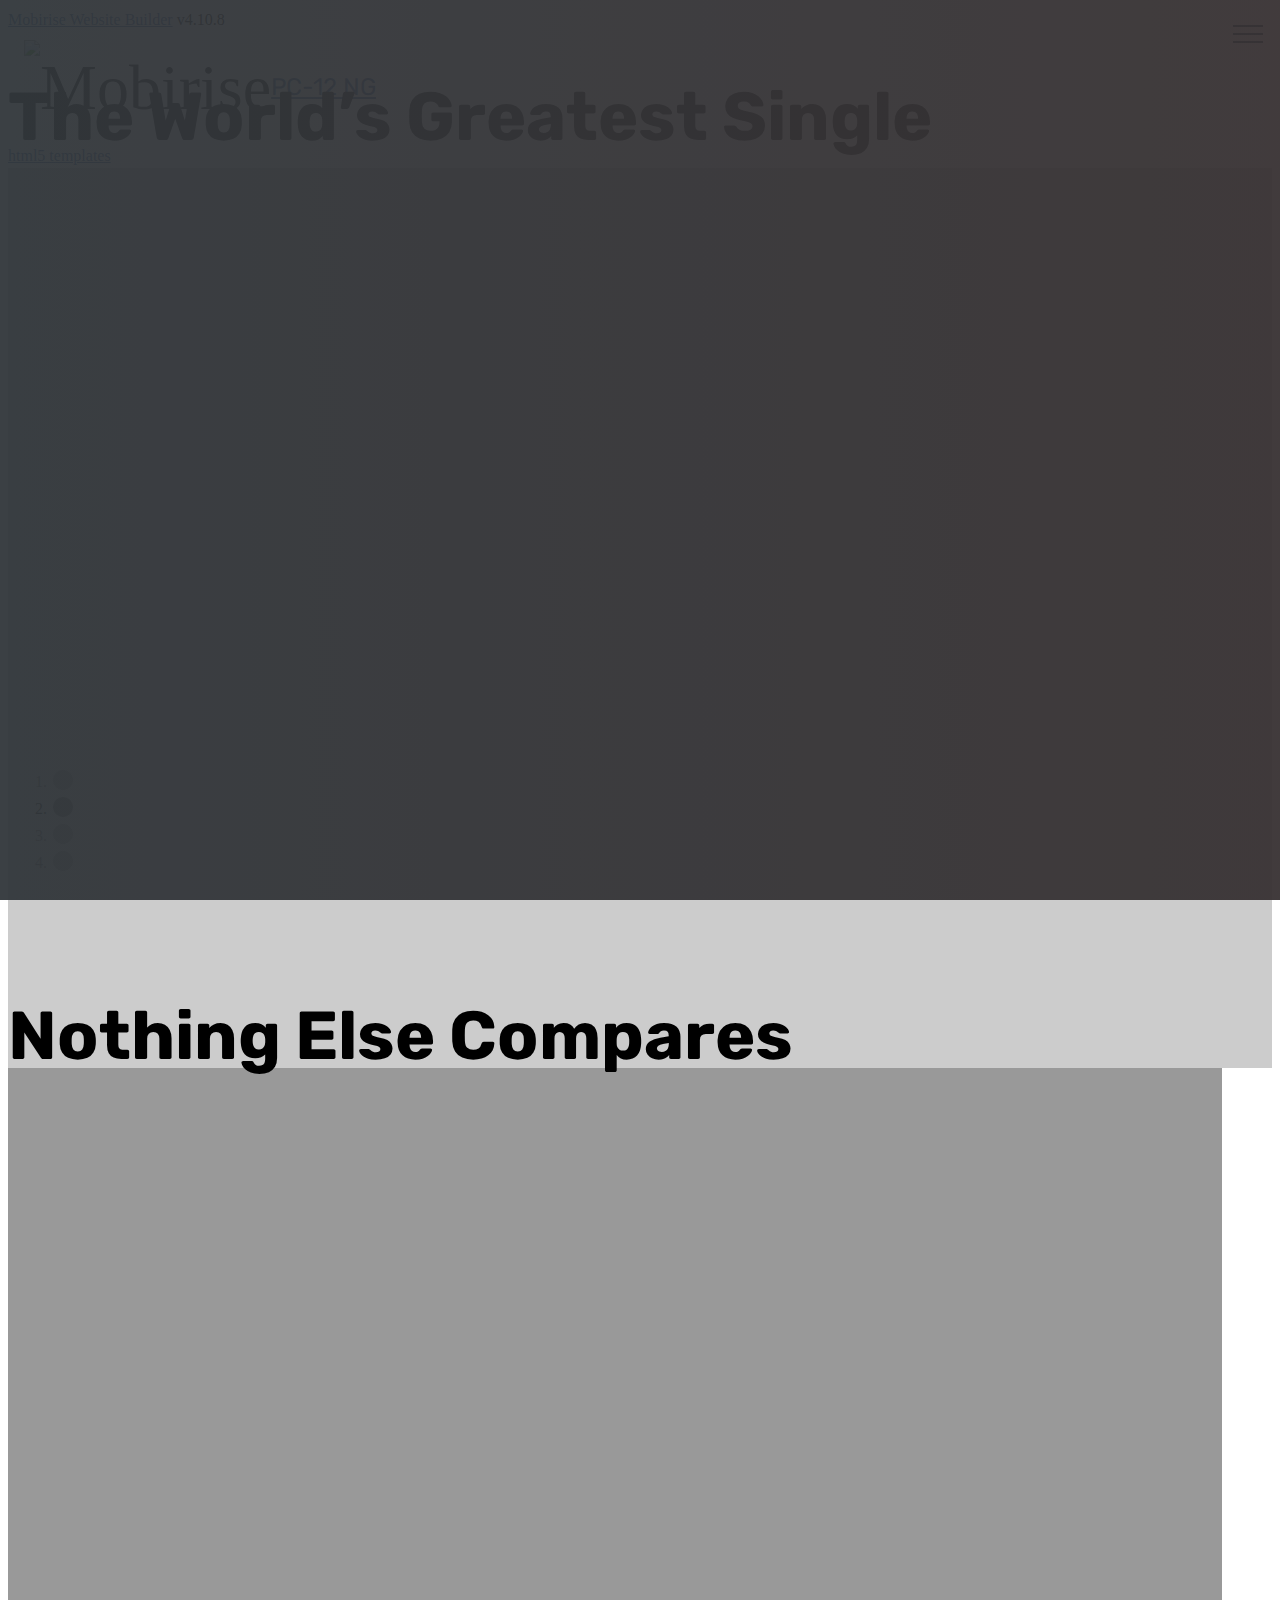
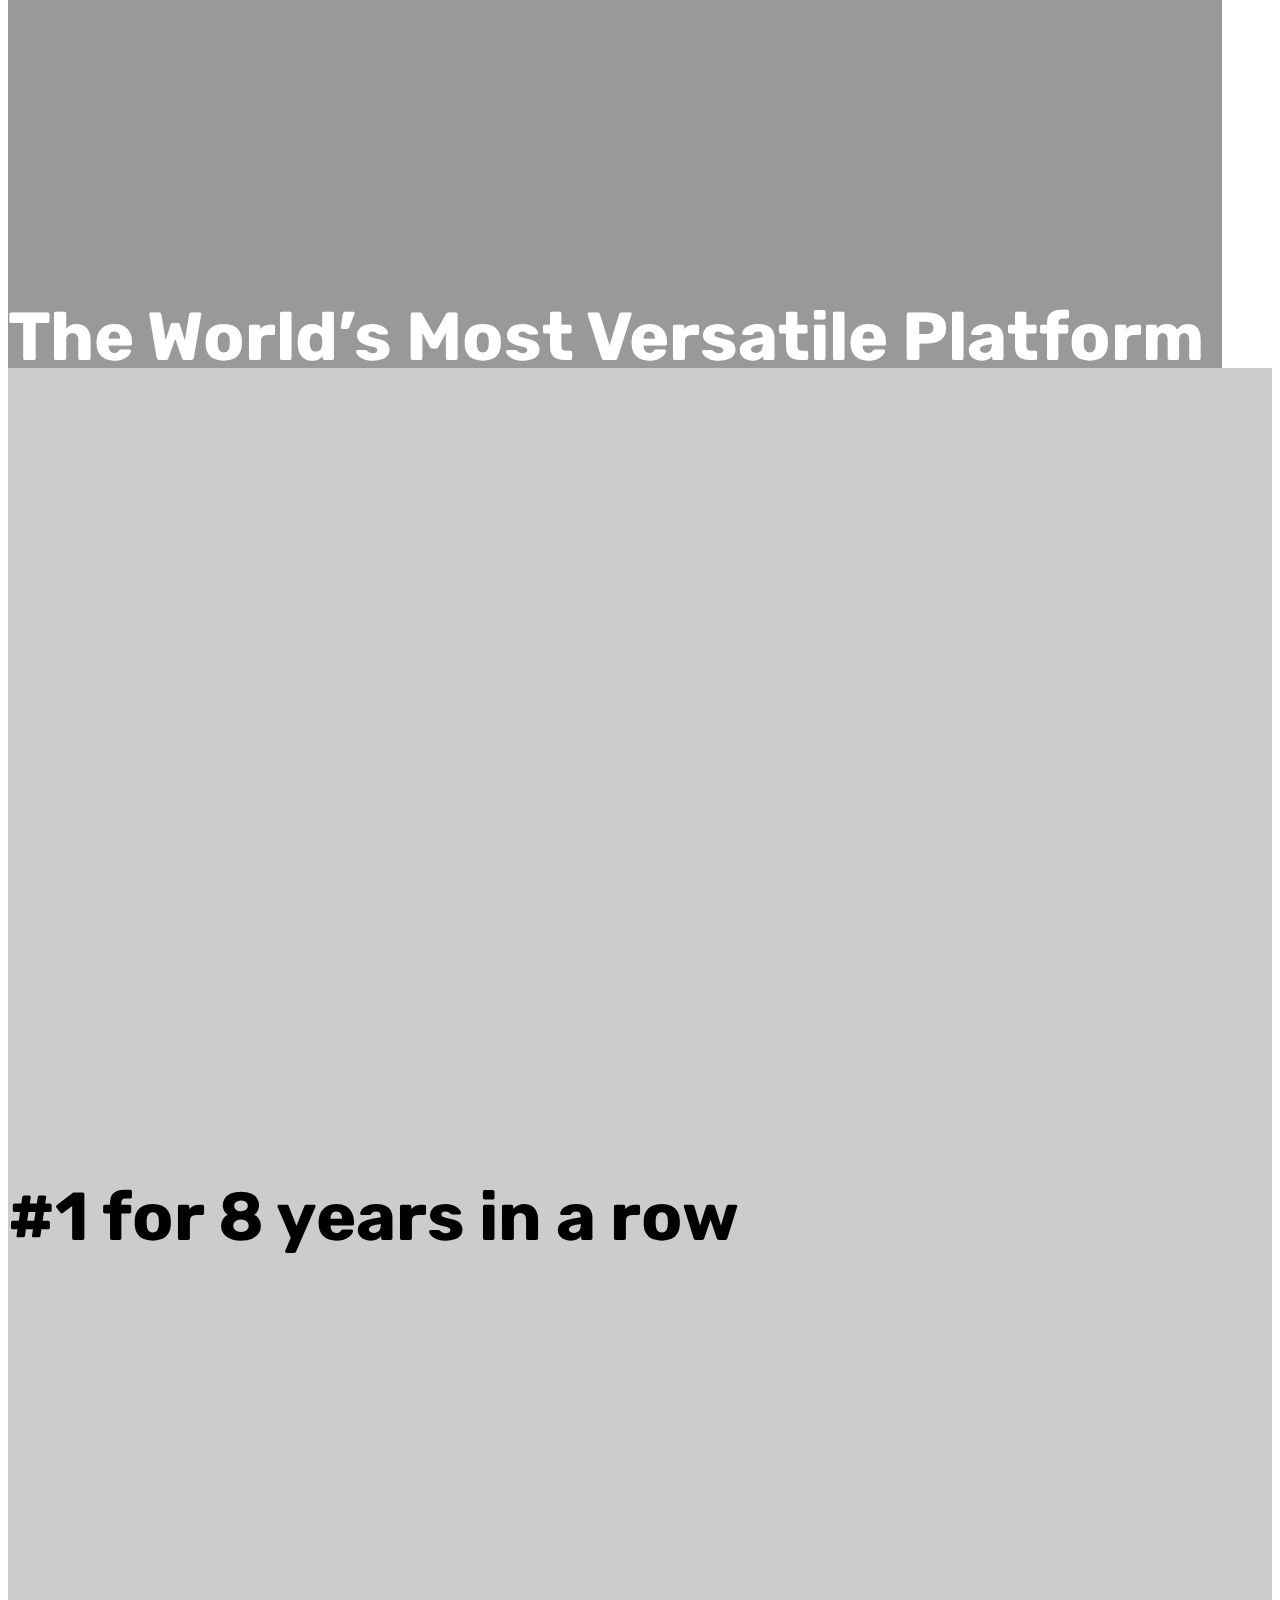
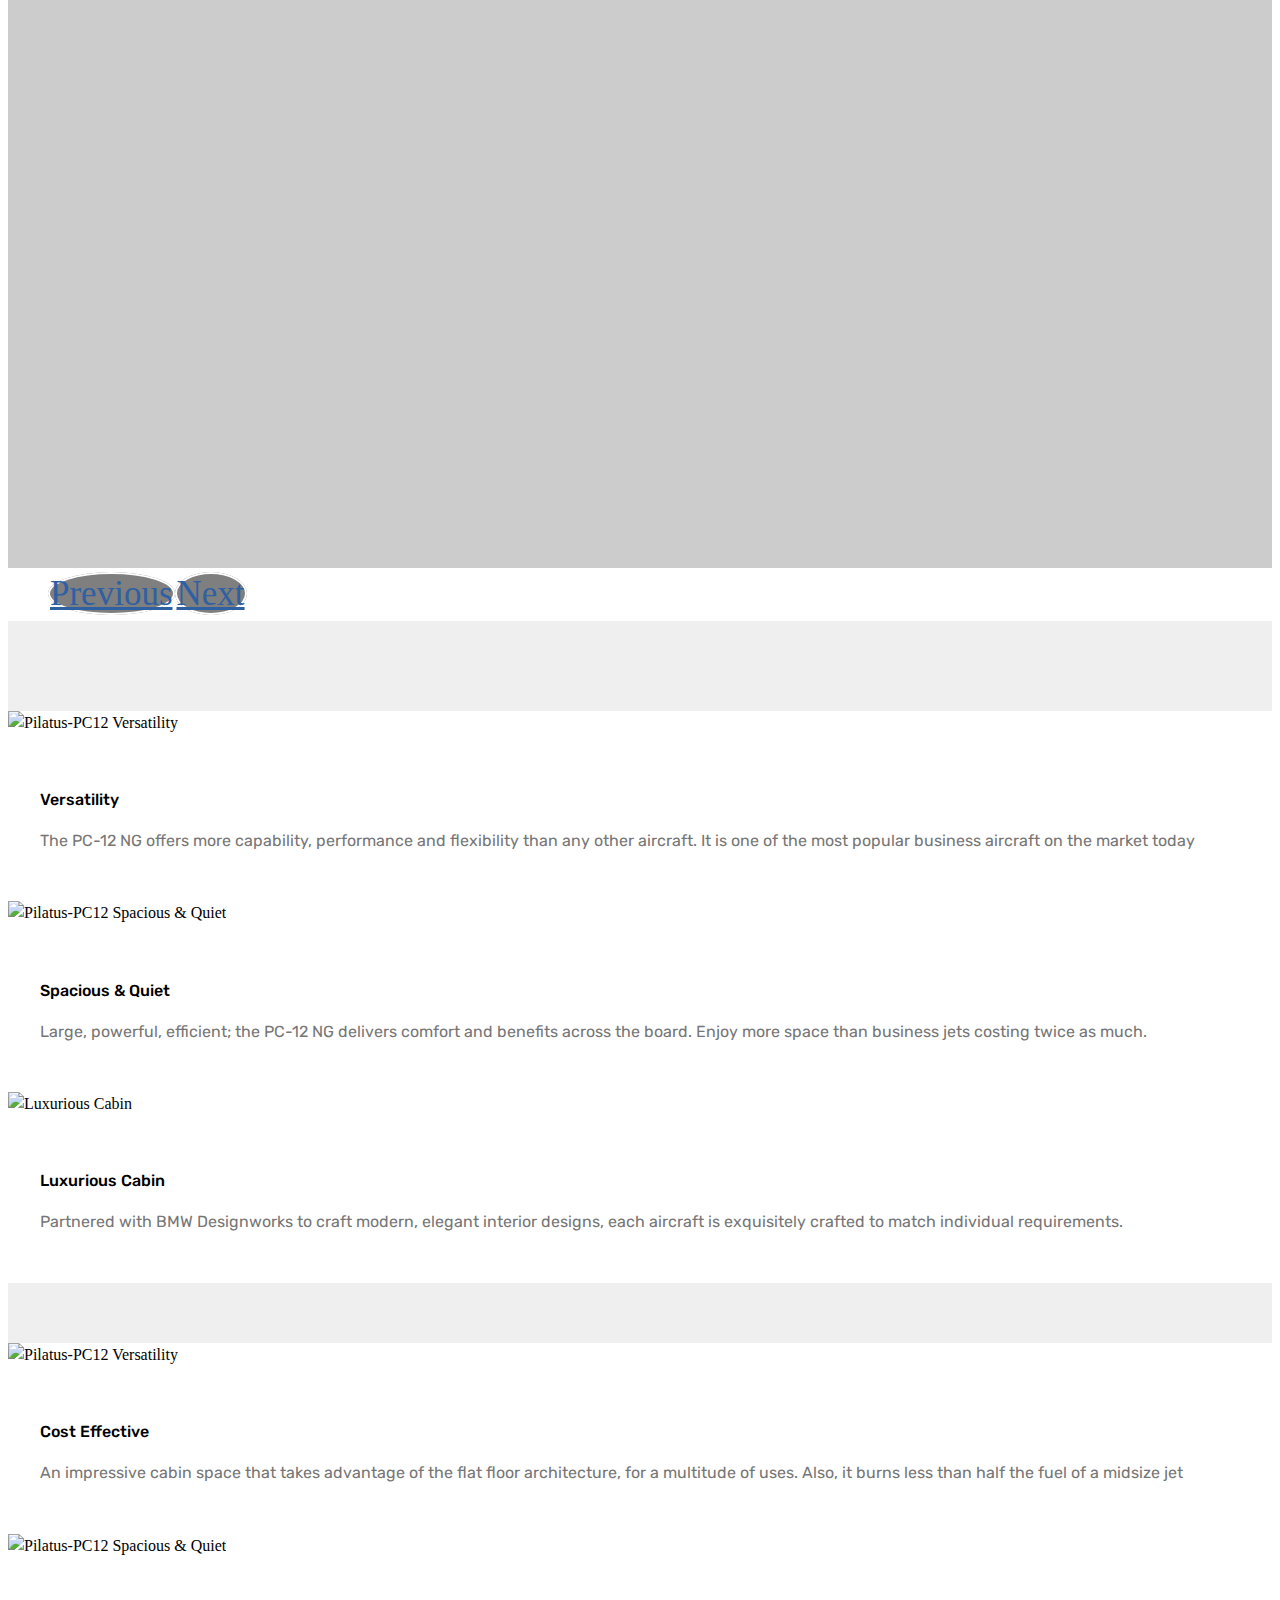
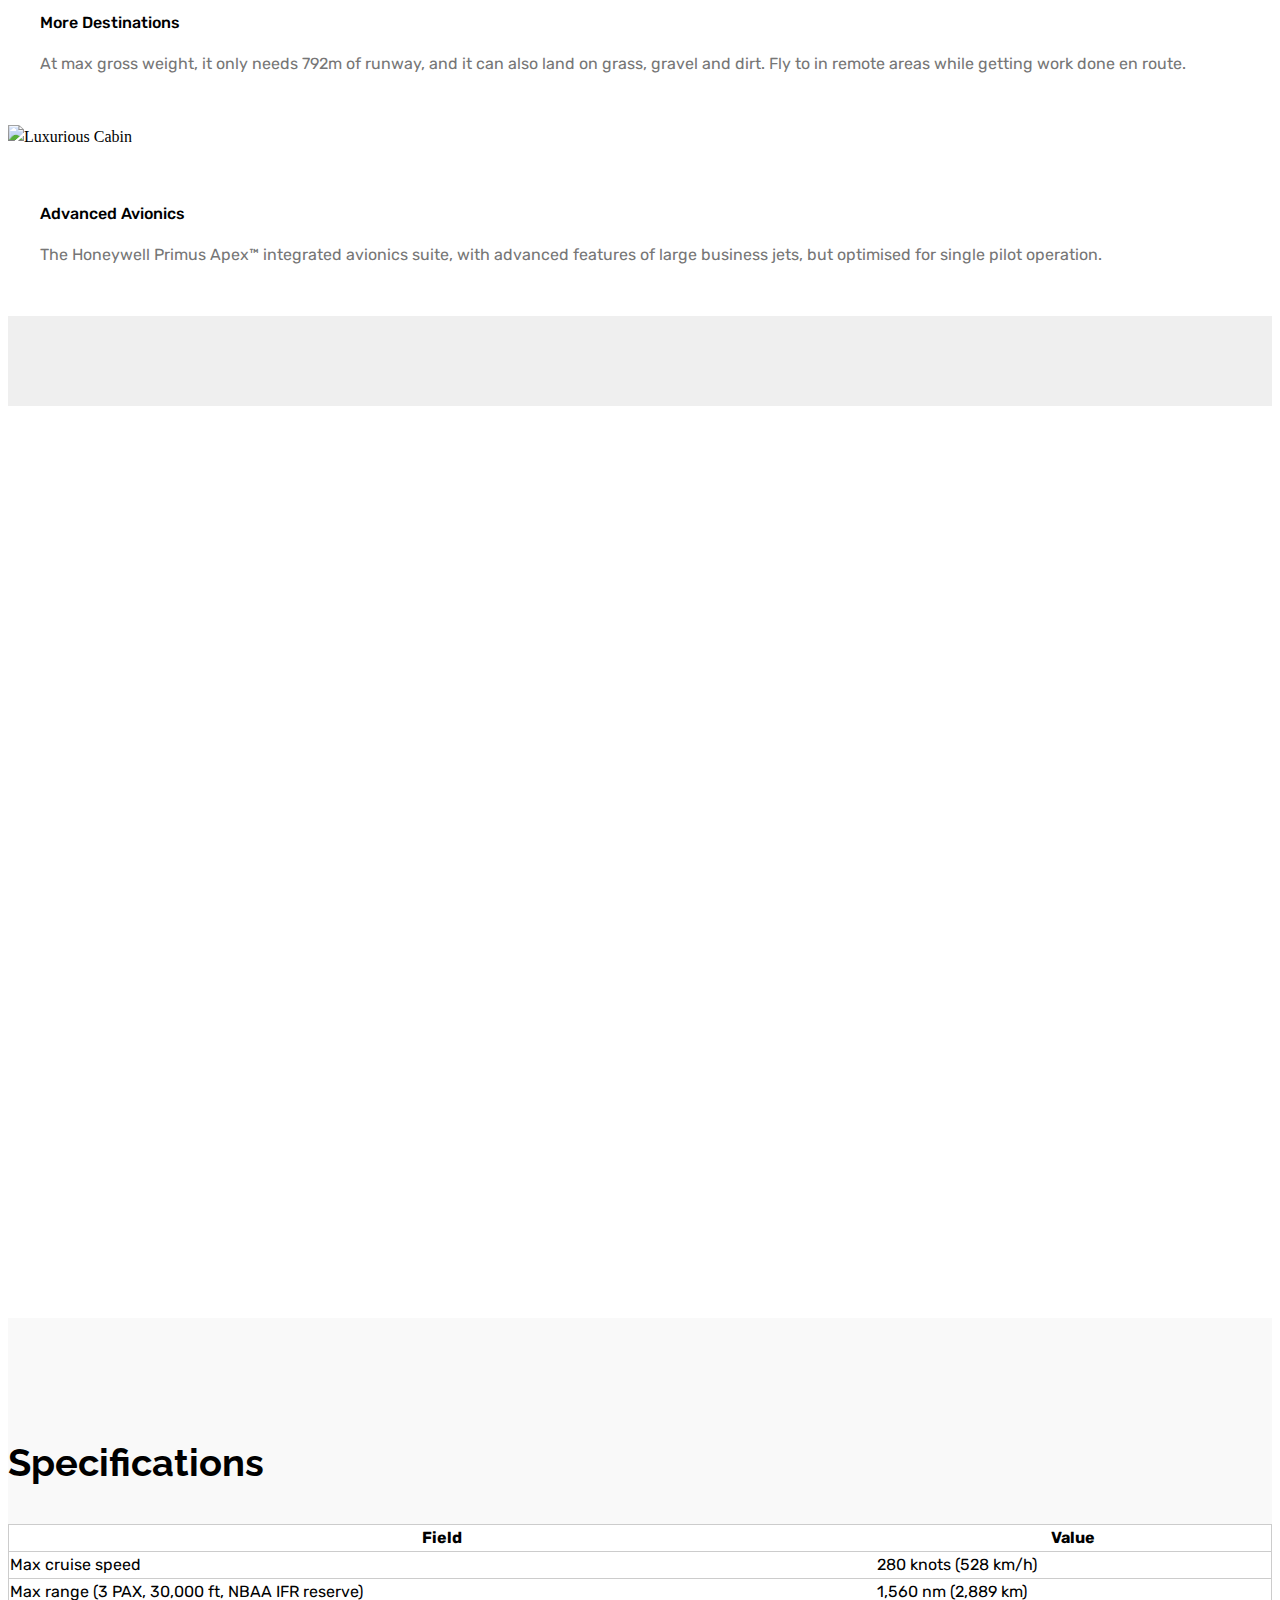
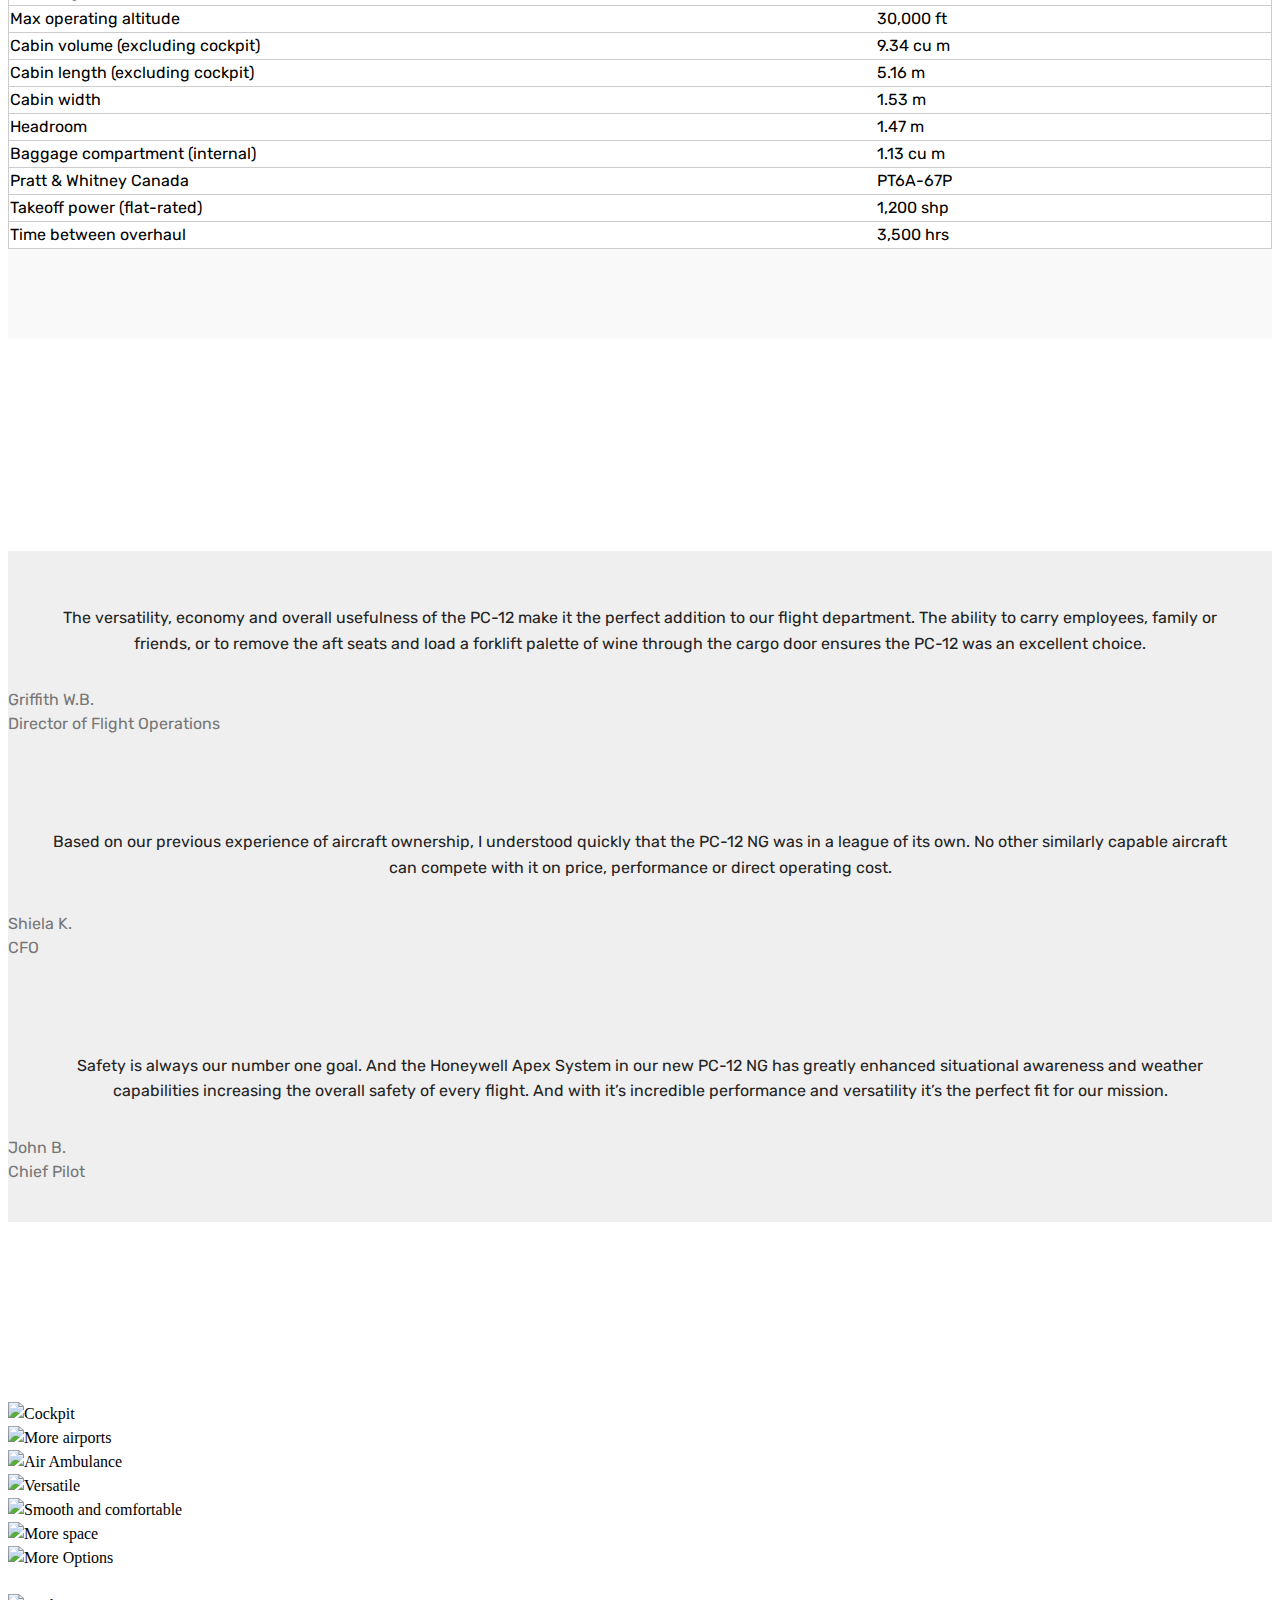
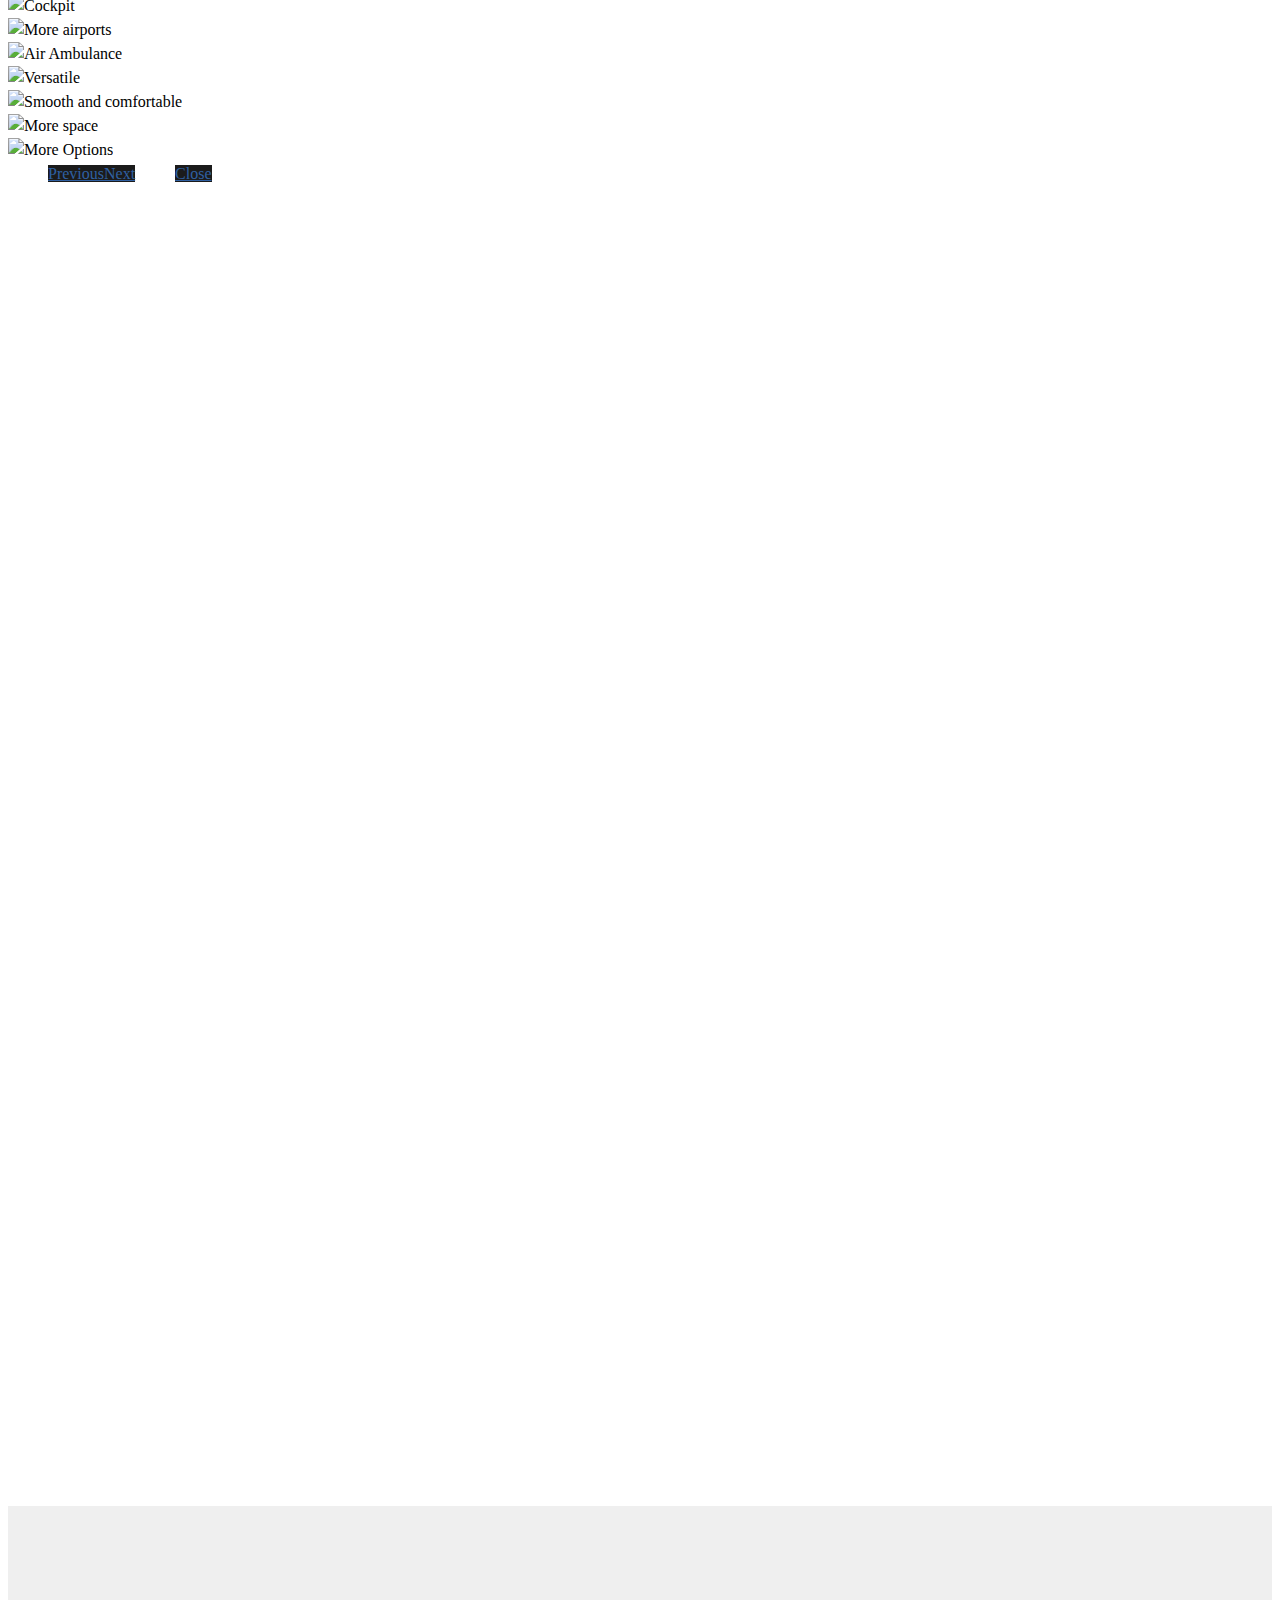
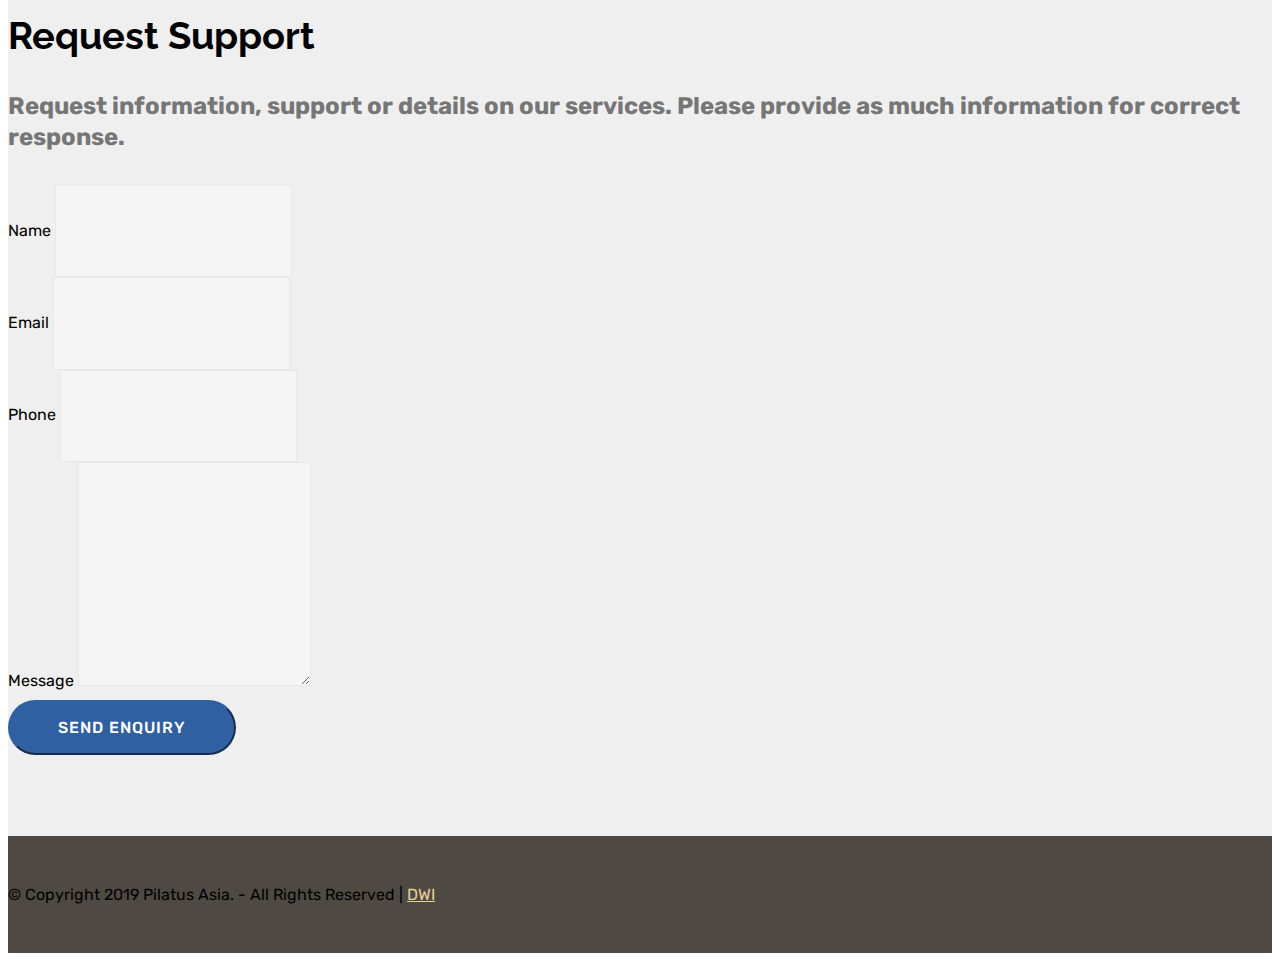
==== index.html @ b3af3ef9 "create github pages" ====
<!DOCTYPE html>
<html  >
<head>
  <!-- Site made with Mobirise Website Builder v4.10.8, https://mobirise.com -->
  <meta charset="UTF-8">
  <meta http-equiv="X-UA-Compatible" content="IE=edge">
  <meta name="generator" content="Mobirise v4.10.8, mobirise.com">
  <meta name="viewport" content="width=device-width, initial-scale=1, minimum-scale=1">
  <link rel="shortcut icon" href="assets/images/pilatus-logo-high-204x84.png" type="image/x-icon">
  <meta name="description" content="">
  
  <title>Home</title>
  <link rel="stylesheet" href="assets/web/assets/mobirise-icons/mobirise-icons.css">
  <link rel="stylesheet" href="assets/web/assets/mobirise-icons2/mobirise2.css">
  <link rel="stylesheet" href="assets/tether/tether.min.css">
  <link rel="stylesheet" href="assets/bootstrap/css/bootstrap.min.css">
  <link rel="stylesheet" href="assets/bootstrap/css/bootstrap-grid.min.css">
  <link rel="stylesheet" href="assets/bootstrap/css/bootstrap-reboot.min.css">
  <link rel="stylesheet" href="assets/dropdown/css/style.css">
  <link rel="stylesheet" href="assets/datatables/data-tables.bootstrap4.min.css">
  <link rel="stylesheet" href="assets/socicon/css/styles.css">
  <link rel="stylesheet" href="assets/theme/css/style.css">
  <link rel="stylesheet" href="assets/gallery/style.css">
  <link rel="stylesheet" href="assets/mobirise/css/mbr-additional.css" type="text/css">
  
  
  
</head>
<body>

<!-- Google Analytics -->
<!-- Global site tag (gtag.js) - Google Analytics -->
<script async src="https://www.googletagmanager.com/gtag/js?id=UA-141719603-1"></script>
<script>
  window.dataLayer = window.dataLayer || [];
  function gtag(){dataLayer.push(arguments);}
  gtag('js', new Date());

  gtag('config', 'UA-141719603-1');
</script>

<!-- /Google Analytics -->


  <section class="menu cid-rqCPJk474X" once="menu" id="menu2-0">

    

    <nav class="navbar navbar-expand beta-menu navbar-dropdown align-items-center navbar-fixed-top collapsed">
        <button class="navbar-toggler navbar-toggler-right" type="button" data-toggle="collapse" data-target="#navbarSupportedContent" aria-controls="navbarSupportedContent" aria-expanded="false" aria-label="Toggle navigation">
            <div class="hamburger">
                <span></span>
                <span></span>
                <span></span>
                <span></span>
            </div>
        </button>
        <div class="menu-logo">
            <div class="navbar-brand">
                <span class="navbar-logo">
                    
                        <img src="assets/images/pilatus-logo-high-204x84.png" alt="Mobirise" title="" style="height: 6rem;">
                    
                </span>
                <span class="navbar-caption-wrap"><a class="navbar-caption text-primary display-5" href="http://pilatuscenter.co.in/">
                        PC-12 NG</a></span>
            </div>
        </div>
        <div class="collapse navbar-collapse" id="navbarSupportedContent">
            <ul class="navbar-nav nav-dropdown nav-right" data-app-modern-menu="true"><li class="nav-item">
                    <a class="nav-link link text-black display-4" href="index.html#features17-9">
                        Features</a>
                </li>
                <li class="nav-item">
                    <a class="nav-link link text-black display-4" href="index.html#counters1-8">
                        Highlights</a>
                </li><li class="nav-item"><a class="nav-link link text-black display-4" href="index.html#table1-4">
                        Specifications</a></li><li class="nav-item"><a class="nav-link link text-black display-4" href="index.html#testimonials1-3">
                        Viewpoints</a></li><li class="nav-item"><a class="nav-link link text-black display-4" href="index.html#gallery2-d">
                        Gallery</a></li><li class="nav-item"><a class="nav-link link text-black display-4" href="index.html#contacts1-5">
                        Contact</a></li></ul>
            
        </div>
    </nav>
</section>

<section class="engine"><a href="https://mobirise.info/w">html5 templates</a></section><section class="carousel slide cid-rqCQeAYCPK" data-interval="false" id="slider1-1">

    

    <div class="full-screen"><div class="mbr-slider slide carousel" data-pause="true" data-keyboard="false" data-ride="carousel" data-interval="4000"><ol class="carousel-indicators"><li data-app-prevent-settings="" data-target="#slider1-1" data-slide-to="0"></li><li data-app-prevent-settings="" data-target="#slider1-1" class=" active" data-slide-to="1"></li><li data-app-prevent-settings="" data-target="#slider1-1" data-slide-to="2"></li><li data-app-prevent-settings="" data-target="#slider1-1" data-slide-to="3"></li></ol><div class="carousel-inner" role="listbox"><div class="carousel-item slider-fullscreen-image" data-bg-video-slide="false" style="background-image: url(assets/images/pil-fiz-pc-12ng-9-1920x1054.jpg);"><div class="container container-slide"><div class="image_wrapper"><div class="mbr-overlay" style="opacity: 0.2;"></div><img src="assets/images/pil-fiz-pc-12ng-9-1920x1054.jpg"><div class="carousel-caption justify-content-center"><div class="col-10 align-center"><h2 class="mbr-fonts-style display-1">The World’s Greatest Single
</h2><p class="lead mbr-text mbr-fonts-style display-5">The <strong>Pilatus PC-12 NG</strong> offers outstanding versatility, performance, reliability and operational flexibility. It&nbsp;adds enormous
flexibility and efficiency to any corporate fleet.</p></div></div></div></div></div><div class="carousel-item slider-fullscreen-image active" data-bg-video-slide="false" style="background-image: url(assets/images/pilatus-pc12ng-header-1-1920x1054.jpg);"><div class="container container-slide"><div class="image_wrapper"><div class="mbr-overlay" style="opacity: 0.4;"></div><img src="assets/images/pilatus-pc12ng-header-1-1920x1054.jpg"><div class="carousel-caption justify-content-center"><div class="col-10 align-center"><h2 class="mbr-fonts-style display-1">Nothing Else Compares</h2><p class="lead mbr-text mbr-fonts-style display-5">From every
point of view, the <strong>Pilatus PC-12 NG</strong> adds enormous&nbsp;flexibility and efficiency to any corporate fleet.</p></div></div></div></div></div><div class="carousel-item slider-fullscreen-image" data-bg-video-slide="false" style="background-image: url(assets/images/pilatus-pc12ng-header-2-1920x1054.jpg);"><div class="container container-slide"><div class="image_wrapper"><div class="mbr-overlay" style="opacity: 0.2;"></div><img src="assets/images/pilatus-pc12ng-header-2-1920x1054.jpg"><div class="carousel-caption justify-content-center"><div class="col-10 align-center"><h2 class="mbr-fonts-style display-1"><p>The World’s Most Versatile Platform</p></h2><p class="lead mbr-text mbr-fonts-style display-5">Short Runways, or runways made of dirt, gravel, and grass... Enjoy incredible
destination possibilities.</p></div></div></div></div></div><div class="carousel-item slider-fullscreen-image" data-bg-video-slide="false" style="background-image: url(assets/images/pc12ng-banners-5-1920x1000.jpg);"><div class="container container-slide"><div class="image_wrapper"><div class="mbr-overlay" style="opacity: 0.2;"></div><img src="assets/images/pc12ng-banners-5-1920x1000.jpg"><div class="carousel-caption justify-content-center"><div class="col-10 align-center"><h2 class="mbr-fonts-style display-1">#1 for 8 years in a row</h2><p class="lead mbr-text mbr-fonts-style display-5">Virtually unrivalled in terms of special mission capability, for a whole range of assignments with a single aircraft type, including surveillance, medical assistance, cargo transport and search &amp;rescue.</p></div></div></div></div></div></div><a data-app-prevent-settings="" class="carousel-control carousel-control-prev" role="button" data-slide="prev" href="#slider1-1"><span aria-hidden="true" class="mbri-left mbr-iconfont"></span><span class="sr-only">Previous</span></a><a data-app-prevent-settings="" class="carousel-control carousel-control-next" role="button" data-slide="next" href="#slider1-1"><span aria-hidden="true" class="mbri-right mbr-iconfont"></span><span class="sr-only">Next</span></a></div></div>

</section>

<section class="features17 cid-rqE0rpV1dW" id="features17-9">
    
    

    
    <div class="container-fluid">
        <div class="media-container-row">
            <div class="card p-3 col-12 col-md-6 col-lg-4">
                <div class="card-wrapper">
                    <div class="card-img">
                        <img src="assets/images/pc12-lights-432x324.jpg" alt="Pilatus-PC12 Versatility" title="Pilatus-PC12 Versatility">
                    </div>
                    <div class="card-box">
                        <h4 class="card-title pb-3 mbr-fonts-style display-7">Versatility</h4>
                        <p class="mbr-text mbr-fonts-style display-7">The PC-12 NG offers more
capability, performance and flexibility than any other aircraft. It is one of the most popular business aircraft on the market today</p>
                    </div>
                </div>
            </div>

            <div class="card p-3 col-12 col-md-6 col-lg-4">
                <div class="card-wrapper">
                    <div class="card-img">
                        <img src="assets/images/cabin-space-432x324.jpg" alt="Pilatus-PC12 Spacious &amp; Quiet" title="Pilatus-PC12 Spacious &amp; Quiet">
                    </div>
                    <div class="card-box">
                        <h4 class="card-title pb-3 mbr-fonts-style display-7">
                            Spacious &amp; Quiet</h4>
                        <p class="mbr-text mbr-fonts-style display-7">Large, powerful, efficient; the PC-12 NG delivers comfort and benefits across the board. Enjoy more space than business jets costing twice as much.</p>
                    </div>
                </div>
            </div>

            <div class="card p-3 col-12 col-md-6 col-lg-4">
                <div class="card-wrapper">
                    <div class="card-img">
                        <img src="assets/images/cabin-432x324.jpg" alt="Luxurious Cabin" title="Luxurious Cabin">
                    </div>
                    <div class="card-box">
                        <h4 class="card-title pb-3 mbr-fonts-style display-7">Luxurious Cabin</h4>
                        <p class="mbr-text mbr-fonts-style display-7">Partnered with BMW Designworks to craft
modern, elegant interior designs, each aircraft is exquisitely crafted to match individual requirements.</p>
                    </div>
                </div>
            </div>

            
            
            
        </div>
    </div>
</section>

<section class="features17 cid-rOsS1BhdJN" id="features17-s">
    
    

    
    <div class="container-fluid">
        <div class="media-container-row">
            <div class="card p-3 col-12 col-md-6 col-lg-4">
                <div class="card-wrapper">
                    <div class="card-img">
                        <img src="assets/images/air-ambulance-432x324.jpg" alt="Pilatus-PC12 Versatility" title="Pilatus-PC12 Versatility">
                    </div>
                    <div class="card-box">
                        <h4 class="card-title pb-3 mbr-fonts-style display-7">Cost Effective</h4>
                        <p class="mbr-text mbr-fonts-style display-7">An impressive cabin space that takes advantage of the flat floor architecture, for a multitude of uses. Also, it burns less than half the fuel of a midsize jet</p>
                    </div>
                </div>
            </div>

            <div class="card p-3 col-12 col-md-6 col-lg-4">
                <div class="card-wrapper">
                    <div class="card-img">
                        <img src="assets/images/land-anywhere-640-432x324.jpg" alt="Pilatus-PC12 Spacious &amp; Quiet" title="Pilatus-PC12 Spacious &amp; Quiet">
                    </div>
                    <div class="card-box">
                        <h4 class="card-title pb-3 mbr-fonts-style display-7">More Destinations</h4>
                        <p class="mbr-text mbr-fonts-style display-7">At max gross weight, it only needs 792m of runway, and it can also land on grass, gravel and dirt. Fly to in remote areas while getting work done en route.</p>
                    </div>
                </div>
            </div>

            <div class="card p-3 col-12 col-md-6 col-lg-4">
                <div class="card-wrapper">
                    <div class="card-img">
                        <img src="assets/images/pc12ng-avionics-432x324.jpg" alt="Luxurious Cabin" title="Luxurious Cabin">
                    </div>
                    <div class="card-box">
                        <h4 class="card-title pb-3 mbr-fonts-style display-7">Advanced Avionics</h4>
                        <p class="mbr-text mbr-fonts-style display-7">The Honeywell Primus Apex™ integrated avionics suite, with advanced features of large business jets, but optimised for single pilot operation.</p>
                    </div>
                </div>
            </div>

            
            
            
        </div>
    </div>
</section>

<section class="counters1 counters cid-rqDZAXMHsB mbr-parallax-background" id="counters1-8">

    

    <div class="mbr-overlay" style="opacity: 0.4; background-color: rgb(35, 35, 35);">
    </div>

    <div class="container">
        <h2 class="mbr-section-title pb-3 align-center mbr-fonts-style display-2">Tech Spotlights</h2>
        

        <div class="container pt-4 mt-2">
            <div class="media-container-row">
                <div class="card p-3 align-center col-12 col-md-6 col-lg-3">
                    <div class="panel-item">
                        

                        <div class="card-text">
                            <h3 class="count pt-3 pb-3 mbr-fonts-style display-2">
                                  10</h3>
                            <h4 class="mbr-content-title mbr-bold mbr-fonts-style display-7">Passengers + 1 Pilot</h4>
                            
                        </div>
                    </div>
                </div>


                <div class="card p-3 align-center col-12 col-md-6 col-lg-3">
                    <div class="panel-item">
                        
                        <div class="card-text">
                            <h3 class="count pt-3 pb-3 mbr-fonts-style display-2">
                                  285</h3>
                            <h4 class="mbr-content-title mbr-bold mbr-fonts-style display-7">knots Cruise Speed</h4>
                            
                        </div>
                    </div>
                </div>

                <div class="card p-3 align-center col-12 col-md-6 col-lg-3">
                    <div class="panel-item">
                        
                        <div class="card-text">
                            <h3 class="count pt-3 pb-3 mbr-fonts-style display-2">
                                  30000
                            </h3>
                            <h4 class="mbr-content-title mbr-bold mbr-fonts-style display-7">ft Max Altitude</h4>
                            
                        </div>
                    </div>
                </div>


                <div class="card p-3 align-center col-12 col-md-6 col-lg-3">
                    <div class="panel-item">
                        

                        <div class="card-texts">
                             <h3 class="count pt-3 pb-3 mbr-fonts-style display-2">
                                  3417</h3>
                            <h4 class="mbr-content-title mbr-bold mbr-fonts-style display-7">km Maximum range</h4>
                            
                        </div>
                    </div>
                </div>
            </div>
        </div>
   </div>
</section>

<section class="section-table cid-rqDIdHPE2y" id="table1-4">

  
  
  <div class="container container-table">
      <h2 class="mbr-section-title mbr-fonts-style align-center pb-3 display-2">
          Specifications</h2>
      
      <div class="table-wrapper">
        <div class="container">
          
        </div>

        <div class="container scroll">
          <table class="table" cellspacing="0">
            <thead>
              <tr class="table-heads ">
                  
                  
                  
                  
              <th class="head-item mbr-fonts-style display-7">
                      Field</th><th class="head-item mbr-fonts-style display-7">
                      Value</th></tr>
            </thead>

            <tbody>
              
              
              
              
            <tr> 
                
                
                
                
              <td class="body-item mbr-fonts-style display-7">Max cruise speed</td><td class="body-item mbr-fonts-style display-7">280 knots (528 km/h)</td></tr><tr> 
                
                
                
                
              <td class="body-item mbr-fonts-style display-7">Max range (3 PAX, 30,000 ft, NBAA IFR reserve)</td><td class="body-item mbr-fonts-style display-7">1,560 nm (2,889 km)</td></tr><tr> 
                
                
                
                
              <td class="body-item mbr-fonts-style display-7">Max operating altitude</td><td class="body-item mbr-fonts-style display-7">30,000 ft</td></tr><tr> 
                
                
                
                
              <td class="body-item mbr-fonts-style display-7">Cabin volume (excluding cockpit)</td><td class="body-item mbr-fonts-style display-7">9.34 cu m</td></tr><tr> 
                
                
                
                
              <td class="body-item mbr-fonts-style display-7">Cabin length (excluding cockpit)</td><td class="body-item mbr-fonts-style display-7">5.16 m</td></tr><tr> 
                
                
                
                
              <td class="body-item mbr-fonts-style display-7">Cabin width</td><td class="body-item mbr-fonts-style display-7">1.53 m</td></tr><tr> 
                
                
                
                
              <td class="body-item mbr-fonts-style display-7">Headroom</td><td class="body-item mbr-fonts-style display-7">1.47 m</td></tr><tr> 
                
                
                
                
              <td class="body-item mbr-fonts-style display-7">Baggage compartment (internal)</td><td class="body-item mbr-fonts-style display-7">1.13 cu m</td></tr><tr> 
                
                
                
                
              <td class="body-item mbr-fonts-style display-7">Pratt &amp; Whitney Canada</td><td class="body-item mbr-fonts-style display-7">PT6A-67P</td></tr><tr> 
                
                
                
                
              <td class="body-item mbr-fonts-style display-7">Takeoff power (flat-rated)</td><td class="body-item mbr-fonts-style display-7">1,200 shp</td></tr><tr> 
                
                
                
                
              <td class="body-item mbr-fonts-style display-7">Time between overhaul</td><td class="body-item mbr-fonts-style display-7">3,500 hrs</td></tr></tbody>
          </table>
        </div>
        <div class="container table-info-container">
          
        </div>
      </div>
    </div>
</section>

<section class="testimonials1 cid-rqDI8pAFo0 mbr-parallax-background" id="testimonials1-3">

    

    <div class="mbr-overlay" style="opacity: 0.5; background-color: rgb(70, 80, 82);">
    </div>
    <div class="container">
        <div class="media-container-row">
            <div class="title col-12 align-center">
                <h2 class="pb-3 mbr-fonts-style display-2">Right from Every Point of View</h2>
                
            </div>
        </div>
    </div>

    <div class="container pt-3 mt-2">
        <div class="media-container-row">
            <div class="mbr-testimonial p-3 align-center col-12 col-md-6 col-lg-4">
                <div class="panel-item p-3">
                    <div class="card-block">
                        
                        <p class="mbr-text mbr-fonts-style display-7">
                           The versatility, economy and overall usefulness of the PC-12 make it the perfect addition to our flight department. The ability to carry employees, family or friends, or to remove the aft seats and load a forklift palette of wine through the cargo door ensures the PC-12 was an excellent choice.
                        </p>
                    </div>
                    <div class="card-footer">
                        <div class="mbr-author-name mbr-bold mbr-fonts-style display-7">Griffith W.B.</div>
                        <small class="mbr-author-desc mbr-italic mbr-light mbr-fonts-style display-7">Director of Flight Operations</small>
                    </div>
                </div>
            </div>

            <div class="mbr-testimonial p-3 align-center col-12 col-md-6 col-lg-4">
                <div class="panel-item p-3">
                    <div class="card-block">
                        
                        <p class="mbr-text mbr-fonts-style display-7">
                           Based on our previous experience of aircraft ownership, I understood quickly that the PC-12 NG was in a league of its own. No other similarly capable aircraft can compete with it on price, performance or direct operating cost.
                        </p>
                    </div>
                    <div class="card-footer">
                        <div class="mbr-author-name mbr-bold mbr-fonts-style display-7">Shiela K.</div>
                        <small class="mbr-author-desc mbr-italic mbr-light mbr-fonts-style display-7">
                               CFO</small>
                    </div>
                </div>
            </div>

            <div class="mbr-testimonial p-3 align-center col-12 col-md-6 col-lg-4">
                <div class="panel-item p-3">
                    <div class="card-block">
                        
                        <p class="mbr-text mbr-fonts-style display-7">
                           Safety is always our number one goal. And the Honeywell Apex System in our new PC-12 NG has greatly enhanced situational awareness and weather capabilities increasing the overall safety of every flight. And with it’s incredible performance and versatility it’s the perfect fit for our mission.
                        </p>
                    </div>
                    <div class="card-footer">
                        <div class="mbr-author-name mbr-bold mbr-fonts-style display-7">
                             John B.</div>
                        <small class="mbr-author-desc mbr-italic mbr-light mbr-fonts-style display-7">Chief Pilot</small>
                    </div>
                </div>
            </div>

            

            

            
        </div>
    </div>   
</section>

<section class="mbr-gallery mbr-slider-carousel cid-rrNjn44NFr" id="gallery2-d">

    

    <div class="container">
        <div><!-- Filter --><!-- Gallery --><div class="mbr-gallery-row"><div class="mbr-gallery-layout-default"><div><div><div class="mbr-gallery-item mbr-gallery-item--p2" data-video-url="false" data-tags="Exterior"><div href="#lb-gallery2-d" data-slide-to="0" data-toggle="modal"><img src="assets/images/pc-12-cockpit-1600x900-800x450-800x450.jpg" alt="Cockpit" title="Advanced Avionics"><span class="icon-focus"></span></div></div><div class="mbr-gallery-item mbr-gallery-item--p2" data-video-url="false" data-tags="Exterior"><div href="#lb-gallery2-d" data-slide-to="1" data-toggle="modal"><img src="assets/images/land-anywhere-641-432x324-432x243.jpg" alt="More airports" title="More airports"><span class="icon-focus"></span></div></div><div class="mbr-gallery-item mbr-gallery-item--p2" data-video-url="false" data-tags="Exterior"><div href="#lb-gallery2-d" data-slide-to="2" data-toggle="modal"><img src="assets/images/pilatus-pc12ng-header-3-1200x659-800x439.jpg" alt="Air Ambulance" title="Air Ambulance"><span class="icon-focus"></span></div></div><div class="mbr-gallery-item mbr-gallery-item--p2" data-video-url="false" data-tags="Exterior"><div href="#lb-gallery2-d" data-slide-to="3" data-toggle="modal"><img src="assets/images/pc12ng-banners-11-1200x625-800x450.jpg" alt="Versatile" title="Versatile"><span class="icon-focus"></span></div></div><div class="mbr-gallery-item mbr-gallery-item--p2" data-video-url="false" data-tags="Exterior"><div href="#lb-gallery2-d" data-slide-to="4" data-toggle="modal"><img src="assets/images/pc12ng-banners-10-1200x625-800x450.jpg" alt="Smooth and comfortable" title="Smooth and comfortable"><span class="icon-focus"></span></div></div><div class="mbr-gallery-item mbr-gallery-item--p2" data-video-url="false" data-tags="Exterior"><div href="#lb-gallery2-d" data-slide-to="5" data-toggle="modal"><img src="assets/images/pc12ng-banners-8-1200x625-800x450.jpg" alt="More space" title="More space"><span class="icon-focus"></span></div></div><div class="mbr-gallery-item mbr-gallery-item--p2" data-video-url="false" data-tags="Exterior"><div href="#lb-gallery2-d" data-slide-to="6" data-toggle="modal"><img src="assets/images/pc12ng-banners-9-1200x625-800x450.jpg" alt="More Options" title="More Options"><span class="icon-focus"></span></div></div><div class="mbr-gallery-item mbr-gallery-item--p2" data-video-url="false" data-tags="Exterior"><div href="#lb-gallery2-d" data-slide-to="7" data-toggle="modal"><img src="assets/images/pc12-cockpit-1600x900-800x450-800x450.jpg" alt="" title=""><span class="icon-focus"></span></div></div></div></div><div class="clearfix"></div></div></div><!-- Lightbox --><div data-app-prevent-settings="" class="mbr-slider modal fade carousel slide" tabindex="-1" data-keyboard="true" data-interval="false" id="lb-gallery2-d"><div class="modal-dialog"><div class="modal-content"><div class="modal-body"><div class="carousel-inner"><div class="carousel-item"><img src="assets/images/pc-12-cockpit-1600x900-800x450.jpg" alt="Cockpit" title="Advanced Avionics"></div><div class="carousel-item"><img src="assets/images/land-anywhere-641-432x324.jpg" alt="More airports" title="More airports"></div><div class="carousel-item"><img src="assets/images/pilatus-pc12ng-header-3-1200x659.jpg" alt="Air Ambulance" title="Air Ambulance"></div><div class="carousel-item"><img src="assets/images/pc12ng-banners-11-1200x625.jpg" alt="Versatile" title="Versatile"></div><div class="carousel-item"><img src="assets/images/pc12ng-banners-10-1200x625.jpg" alt="Smooth and comfortable" title="Smooth and comfortable"></div><div class="carousel-item"><img src="assets/images/pc12ng-banners-8-1200x625.jpg" alt="More space" title="More space"></div><div class="carousel-item"><img src="assets/images/pc12ng-banners-9-1200x625.jpg" alt="More Options" title="More Options"></div><div class="carousel-item active"><img src="assets/images/pc12-cockpit-1600x900-800x450.jpg" alt="" title=""></div></div><a class="carousel-control carousel-control-prev" role="button" data-slide="prev" href="#lb-gallery2-d"><span class="mbri-left mbr-iconfont" aria-hidden="true"></span><span class="sr-only">Previous</span></a><a class="carousel-control carousel-control-next" role="button" data-slide="next" href="#lb-gallery2-d"><span class="mbri-right mbr-iconfont" aria-hidden="true"></span><span class="sr-only">Next</span></a><a class="close" href="#" role="button" data-dismiss="modal"><span class="sr-only">Close</span></a></div></div></div></div></div>
    </div>

</section>

<section class="mbr-section contacts1 cid-rqDIJeXbzM mbr-parallax-background" id="contacts1-5">
    <!---->
    
    <!---->
    <!--Overlay-->
    <div class="mbr-overlay" style="opacity: 0.5; background-color: rgb(35, 35, 35);">
    </div>
    <!--Container-->
    <div class="container">
        <div class="row">
            <!--Titles-->
            <div class="title col-12">
                <h2 class="align-left mbr-fonts-style display-2">Contact</h2>
                
            </div>
            <!--Left-->
            <div class="col-12 col-md-6">
                <div class="left-block wrapper">
                    <div class="b b-adress">
                        <h5 class="align-left mbr-fonts-style m-0 display-7">
                            Address:
                        </h5>
                        <p class="mbr-text align-left mbr-fonts-style display-7">Room 402 / 412, 4th Floor G+5 Building Terminal 1B
<br>Palam Domestic Airport
<br>New Delhi – 110037, India</p>
                    </div>
                    <div class="b b-phone">
                        <h5 class="align-left mbr-fonts-style m-0 display-7">
                            Phone:
                        </h5>
                        <p class="mbr-text align-left mbr-fonts-style display-7">
                            Ph.: (+91-11) 2567 4449, 2567 4558
                        </p>
                    </div>
                    <div class="b b-mail">
                        <h5 class="align-left mbr-fonts-style m-0 display-7">Write in:</h5>
                        <p class="mbr-text align-left mbr-fonts-style display-7"><a href="index.html#form1-f" class="text-white">Click here to Send Mail</a></p>
                    </div>
                </div>
            </div>
            <!--Right-->
            <div class="col-12 col-md-6">
                <div class="google-map"><iframe frameborder="0" style="border:0" src="https://www.google.com/maps/embed/v1/place?key=AIzaSyAEIpgj38KyLFELm2bK9Y7krBkz1K-cMq8&amp;q=place_id:ChIJk6ykGmEcDTkR8n8VmTgiJfs" allowfullscreen=""></iframe></div>
            </div>
        </div>
    </div>
</section>

<section class="mbr-section form1 cid-rsU9gZad44" id="form1-f">

    

    
    <div class="container">
        <div class="row justify-content-center">
            <div class="title col-12 col-lg-8">
                <h2 class="mbr-section-title align-center pb-3 mbr-fonts-style display-2">Request Support</h2>
                <h3 class="mbr-section-subtitle align-center mbr-light pb-3 mbr-fonts-style display-5">
                    Request information, support or details on our services. Please provide as much information for correct response.</h3>
            </div>
        </div>
    </div>
    <div class="container">
        <div class="row justify-content-center">
            <div class="media-container-column col-lg-8" data-form-type="formoid">
                <!---Formbuilder Form--->
                <form action="https://mobirise.com/" method="POST" class="mbr-form form-with-styler" data-form-title="Mobirise Form"><input type="hidden" name="email" data-form-email="true" value="Se5CBTg7ZLqqZ57dwGGlksmxRTx5Nv/0E3/95mUnRJ8sV01X52u8ji6w9Fi+55XyOdX2FEZ+x3SE7bF1QR14G16HUZz0CsSCY44nX2lDoZjljR7TTvlnWMgM1iemcjB/">
                    <div class="row">
                        <div hidden="hidden" data-form-alert="" class="alert alert-success col-12">Thanks for filling out the form. We will respond within the next working day.</div>
                        <div hidden="hidden" data-form-alert-danger="" class="alert alert-danger col-12">
                        </div>
                    </div>
                    <div class="dragArea row">
                        <div class="col-md-4  form-group" data-for="name">
                            <label for="name-form1-f" class="form-control-label mbr-fonts-style display-7">Name</label>
                            <input type="text" name="name" data-form-field="Name" required="required" class="form-control display-7" id="name-form1-f">
                        </div>
                        <div class="col-md-4  form-group" data-for="email">
                            <label for="email-form1-f" class="form-control-label mbr-fonts-style display-7">Email</label>
                            <input type="email" name="email" data-form-field="Email" required="required" class="form-control display-7" id="email-form1-f">
                        </div>
                        <div data-for="phone" class="col-md-4  form-group">
                            <label for="phone-form1-f" class="form-control-label mbr-fonts-style display-7">Phone</label>
                            <input type="tel" name="phone" data-form-field="Phone" class="form-control display-7" id="phone-form1-f">
                        </div>
                        <div data-for="message" class="col-md-12 form-group">
                            <label for="message-form1-f" class="form-control-label mbr-fonts-style display-7">Message</label>
                            <textarea name="message" data-form-field="Message" class="form-control display-7" id="message-form1-f"></textarea>
                        </div>
                        <div class="col-md-12 input-group-btn align-center"><button type="submit" class="btn btn-primary btn-form display-4" href="mailto:support@pilatuscenter.co.in">SEND ENQUIRY</button></div>
                    </div>
                </form><!---Formbuilder Form--->
            </div>
        </div>
    </div>
</section>

<section once="footers" class="cid-rrNg1kObpK" id="footer7-c">

    

    

    <div class="container">
        <div class="media-container-row align-center mbr-white">
            
            <div class="row social-row">
                <div class="social-list align-right pb-2">
                    
                    
                    
                    
                    
                    
                <div class="soc-item">
                        <a href="https://twitter.com/mobirise" target="_blank">
                            <span class="socicon-twitter socicon mbr-iconfont mbr-iconfont-social"></span>
                        </a>
                    </div><div class="soc-item">
                        <a href="https://twitter.com/mobirise" target="_blank">
                            <span class="mbr-iconfont mbr-iconfont-social socicon-facebook socicon"></span>
                        </a>
                    </div></div>
            </div>
            <div class="row row-copirayt">
                <p class="mbr-text mb-0 mbr-fonts-style mbr-white align-center display-7">
                    © Copyright 2019 Pilatus Asia. - All Rights Reserved | <a href="http://dataworldindia.com" target="_blank" class="text-danger">DWI</a>
                </p>
            </div>
        </div>
    </div>
</section>


  <script src="assets/web/assets/jquery/jquery.min.js"></script>
  <script src="assets/tether/tether.min.js"></script>
  <script src="assets/popper/popper.min.js"></script>
  <script src="assets/bootstrap/js/bootstrap.min.js"></script>
  <script src="assets/parallax/jarallax.min.js"></script>
  <script src="assets/touchswipe/jquery.touch-swipe.min.js"></script>
  <script src="assets/vimeoplayer/jquery.mb.vimeo_player.js"></script>
  <script src="assets/dropdown/js/nav-dropdown.js"></script>
  <script src="assets/dropdown/js/navbar-dropdown.js"></script>
  <script src="assets/bootstrapcarouselswipe/bootstrap-carousel-swipe.js"></script>
  <script src="assets/viewportchecker/jquery.viewportchecker.js"></script>
  <script src="assets/ytplayer/jquery.mb.ytplayer.min.js"></script>
  <script src="assets/datatables/jquery.data-tables.min.js"></script>
  <script src="assets/datatables/data-tables.bootstrap4.min.js"></script>
  <script src="assets/masonry/masonry.pkgd.min.js"></script>
  <script src="assets/imagesloaded/imagesloaded.pkgd.min.js"></script>
  <script src="assets/smoothscroll/smooth-scroll.js"></script>
  <script src="assets/theme/js/script.js"></script>
  <script src="assets/gallery/player.min.js"></script>
  <script src="assets/gallery/script.js"></script>
  <script src="assets/formoid/formoid.min.js"></script>
  <script src="assets/slidervideo/script.js"></script>
  
  
</body>
</html>
---- assets/mobirise/css/mbr-additional.css ----
@import url(https://fonts.googleapis.com/css?family=Rubik:300,300i,400,400i,500,500i,700,700i,900,900i);
@import url(https://fonts.googleapis.com/css?family=Raleway:100,100i,200,200i,300,300i,400,400i,500,500i,600,600i,700,700i,800,800i,900,900i);





body {
  font-style: normal;
  line-height: 1.5;
}
.mbr-section-title {
  font-style: normal;
  line-height: 1.2;
}
.mbr-section-subtitle {
  line-height: 1.3;
}
.mbr-text {
  font-style: normal;
  line-height: 1.6;
}
.display-1 {
  font-family: 'Rubik', sans-serif;
  font-size: 4.25rem;
}
.display-1 > .mbr-iconfont {
  font-size: 6.8rem;
}
.display-2 {
  font-family: 'Raleway', sans-serif;
  font-size: 2.4rem;
}
.display-2 > .mbr-iconfont {
  font-size: 3.84rem;
}
.display-4 {
  font-family: 'Rubik', sans-serif;
  font-size: 1rem;
}
.display-4 > .mbr-iconfont {
  font-size: 1.6rem;
}
.display-5 {
  font-family: 'Rubik', sans-serif;
  font-size: 1.5rem;
}
.display-5 > .mbr-iconfont {
  font-size: 2.4rem;
}
.display-7 {
  font-family: 'Rubik', sans-serif;
  font-size: 1rem;
}
.display-7 > .mbr-iconfont {
  font-size: 1.6rem;
}
/* ---- Fluid typography for mobile devices ---- */
/* 1.4 - font scale ratio ( bootstrap == 1.42857 ) */
/* 100vw - current viewport width */
/* (48 - 20)  48 == 48rem == 768px, 20 == 20rem == 320px(minimal supported viewport) */
/* 0.65 - min scale variable, may vary */
@media (max-width: 768px) {
  .display-1 {
    font-size: 3.4rem;
    font-size: calc( 2.1374999999999997rem + (4.25 - 2.1374999999999997) * ((100vw - 20rem) / (48 - 20)));
    line-height: calc( 1.4 * (2.1374999999999997rem + (4.25 - 2.1374999999999997) * ((100vw - 20rem) / (48 - 20))));
  }
  .display-2 {
    font-size: 1.92rem;
    font-size: calc( 1.49rem + (2.4 - 1.49) * ((100vw - 20rem) / (48 - 20)));
    line-height: calc( 1.4 * (1.49rem + (2.4 - 1.49) * ((100vw - 20rem) / (48 - 20))));
  }
  .display-4 {
    font-size: 0.8rem;
    font-size: calc( 1rem + (1 - 1) * ((100vw - 20rem) / (48 - 20)));
    line-height: calc( 1.4 * (1rem + (1 - 1) * ((100vw - 20rem) / (48 - 20))));
  }
  .display-5 {
    font-size: 1.2rem;
    font-size: calc( 1.175rem + (1.5 - 1.175) * ((100vw - 20rem) / (48 - 20)));
    line-height: calc( 1.4 * (1.175rem + (1.5 - 1.175) * ((100vw - 20rem) / (48 - 20))));
  }
}
/* Buttons */
.btn {
  font-weight: 500;
  border-width: 2px;
  font-style: normal;
  letter-spacing: 1px;
  margin: .4rem .8rem;
  white-space: normal;
  -webkit-transition: all 0.3s ease-in-out;
  -moz-transition: all 0.3s ease-in-out;
  transition: all 0.3s ease-in-out;
  display: inline-flex;
  align-items: center;
  justify-content: center;
  word-break: break-word;
  -webkit-align-items: center;
  -webkit-justify-content: center;
  display: -webkit-inline-flex;
  padding: 1rem 3rem;
  border-radius: 3px;
}
.btn-sm {
  font-weight: 500;
  letter-spacing: 1px;
  -webkit-transition: all 0.3s ease-in-out;
  -moz-transition: all 0.3s ease-in-out;
  transition: all 0.3s ease-in-out;
  padding: 0.6rem 1.5rem;
  border-radius: 3px;
}
.btn-md {
  font-weight: 500;
  letter-spacing: 1px;
  margin: .4rem .8rem !important;
  -webkit-transition: all 0.3s ease-in-out;
  -moz-transition: all 0.3s ease-in-out;
  transition: all 0.3s ease-in-out;
  padding: 1rem 3rem;
  border-radius: 3px;
}
.btn-lg {
  font-weight: 500;
  letter-spacing: 1px;
  margin: .4rem .8rem !important;
  -webkit-transition: all 0.3s ease-in-out;
  -moz-transition: all 0.3s ease-in-out;
  transition: all 0.3s ease-in-out;
  padding: 1.2rem 3.2rem;
  border-radius: 3px;
}
.bg-primary {
  background-color: #2f60a2 !important;
}
.bg-success {
  background-color: #2f60a2 !important;
}
.bg-info {
  background-color: #efefef !important;
}
.bg-warning {
  background-color: #879a9f !important;
}
.bg-danger {
  background-color: #e4d295 !important;
}
.btn-primary,
.btn-primary:active {
  background-color: #2f60a2 !important;
  border-color: #2f60a2 !important;
  color: #ffffff !important;
}
.btn-primary:hover,
.btn-primary:focus,
.btn-primary.focus,
.btn-primary.active {
  color: #ffffff !important;
  background-color: #1e3d67 !important;
  border-color: #1e3d67 !important;
}
.btn-primary.disabled,
.btn-primary:disabled {
  color: #ffffff !important;
  background-color: #1e3d67 !important;
  border-color: #1e3d67 !important;
}
.btn-secondary,
.btn-secondary:active {
  background-color: #ce232b !important;
  border-color: #ce232b !important;
  color: #ffffff !important;
}
.btn-secondary:hover,
.btn-secondary:focus,
.btn-secondary.focus,
.btn-secondary.active {
  color: #ffffff !important;
  background-color: #8d181d !important;
  border-color: #8d181d !important;
}
.btn-secondary.disabled,
.btn-secondary:disabled {
  color: #ffffff !important;
  background-color: #8d181d !important;
  border-color: #8d181d !important;
}
.btn-info,
.btn-info:active {
  background-color: #efefef !important;
  border-color: #efefef !important;
  color: #707070 !important;
}
.btn-info:hover,
.btn-info:focus,
.btn-info.focus,
.btn-info.active {
  color: #707070 !important;
  background-color: #c9c9c9 !important;
  border-color: #c9c9c9 !important;
}
.btn-info.disabled,
.btn-info:disabled {
  color: #707070 !important;
  background-color: #c9c9c9 !important;
  border-color: #c9c9c9 !important;
}
.btn-success,
.btn-success:active {
  background-color: #2f60a2 !important;
  border-color: #2f60a2 !important;
  color: #ffffff !important;
}
.btn-success:hover,
.btn-success:focus,
.btn-success.focus,
.btn-success.active {
  color: #ffffff !important;
  background-color: #1e3d67 !important;
  border-color: #1e3d67 !important;
}
.btn-success.disabled,
.btn-success:disabled {
  color: #ffffff !important;
  background-color: #1e3d67 !important;
  border-color: #1e3d67 !important;
}
.btn-warning,
.btn-warning:active {
  background-color: #879a9f !important;
  border-color: #879a9f !important;
  color: #ffffff !important;
}
.btn-warning:hover,
.btn-warning:focus,
.btn-warning.focus,
.btn-warning.active {
  color: #ffffff !important;
  background-color: #617479 !important;
  border-color: #617479 !important;
}
.btn-warning.disabled,
.btn-warning:disabled {
  color: #ffffff !important;
  background-color: #617479 !important;
  border-color: #617479 !important;
}
.btn-danger,
.btn-danger:active {
  background-color: #e4d295 !important;
  border-color: #e4d295 !important;
  color: #615119 !important;
}
.btn-danger:hover,
.btn-danger:focus,
.btn-danger.focus,
.btn-danger.active {
  color: #615119 !important;
  background-color: #d4b858 !important;
  border-color: #d4b858 !important;
}
.btn-danger.disabled,
.btn-danger:disabled {
  color: #615119 !important;
  background-color: #d4b858 !important;
  border-color: #d4b858 !important;
}
.btn-white {
  color: #333333 !important;
}
.btn-white,
.btn-white:active {
  background-color: #ffffff !important;
  border-color: #ffffff !important;
  color: #808080 !important;
}
.btn-white:hover,
.btn-white:focus,
.btn-white.focus,
.btn-white.active {
  color: #808080 !important;
  background-color: #d9d9d9 !important;
  border-color: #d9d9d9 !important;
}
.btn-white.disabled,
.btn-white:disabled {
  color: #808080 !important;
  background-color: #d9d9d9 !important;
  border-color: #d9d9d9 !important;
}
.btn-black,
.btn-black:active {
  background-color: #333333 !important;
  border-color: #333333 !important;
  color: #ffffff !important;
}
.btn-black:hover,
.btn-black:focus,
.btn-black.focus,
.btn-black.active {
  color: #ffffff !important;
  background-color: #0d0d0d !important;
  border-color: #0d0d0d !important;
}
.btn-black.disabled,
.btn-black:disabled {
  color: #ffffff !important;
  background-color: #0d0d0d !important;
  border-color: #0d0d0d !important;
}
.btn-primary-outline,
.btn-primary-outline:active {
  background: none;
  border-color: #183153;
  color: #183153;
}
.btn-primary-outline:hover,
.btn-primary-outline:focus,
.btn-primary-outline.focus,
.btn-primary-outline.active {
  color: #ffffff;
  background-color: #2f60a2;
  border-color: #2f60a2;
}
.btn-primary-outline.disabled,
.btn-primary-outline:disabled {
  color: #ffffff !important;
  background-color: #2f60a2 !important;
  border-color: #2f60a2 !important;
}
.btn-secondary-outline,
.btn-secondary-outline:active {
  background: none;
  border-color: #771419;
  color: #771419;
}
.btn-secondary-outline:hover,
.btn-secondary-outline:focus,
.btn-secondary-outline.focus,
.btn-secondary-outline.active {
  color: #ffffff;
  background-color: #ce232b;
  border-color: #ce232b;
}
.btn-secondary-outline.disabled,
.btn-secondary-outline:disabled {
  color: #ffffff !important;
  background-color: #ce232b !important;
  border-color: #ce232b !important;
}
.btn-info-outline,
.btn-info-outline:active {
  background: none;
  border-color: #bcbcbc;
  color: #bcbcbc;
}
.btn-info-outline:hover,
.btn-info-outline:focus,
.btn-info-outline.focus,
.btn-info-outline.active {
  color: #707070;
  background-color: #efefef;
  border-color: #efefef;
}
.btn-info-outline.disabled,
.btn-info-outline:disabled {
  color: #707070 !important;
  background-color: #efefef !important;
  border-color: #efefef !important;
}
.btn-success-outline,
.btn-success-outline:active {
  background: none;
  border-color: #183153;
  color: #183153;
}
.btn-success-outline:hover,
.btn-success-outline:focus,
.btn-success-outline.focus,
.btn-success-outline.active {
  color: #ffffff;
  background-color: #2f60a2;
  border-color: #2f60a2;
}
.btn-success-outline.disabled,
.btn-success-outline:disabled {
  color: #ffffff !important;
  background-color: #2f60a2 !important;
  border-color: #2f60a2 !important;
}
.btn-warning-outline,
.btn-warning-outline:active {
  background: none;
  border-color: #55666b;
  color: #55666b;
}
.btn-warning-outline:hover,
.btn-warning-outline:focus,
.btn-warning-outline.focus,
.btn-warning-outline.active {
  color: #ffffff;
  background-color: #879a9f;
  border-color: #879a9f;
}
.btn-warning-outline.disabled,
.btn-warning-outline:disabled {
  color: #ffffff !important;
  background-color: #879a9f !important;
  border-color: #879a9f !important;
}
.btn-danger-outline,
.btn-danger-outline:active {
  background: none;
  border-color: #cfaf44;
  color: #cfaf44;
}
.btn-danger-outline:hover,
.btn-danger-outline:focus,
.btn-danger-outline.focus,
.btn-danger-outline.active {
  color: #615119;
  background-color: #e4d295;
  border-color: #e4d295;
}
.btn-danger-outline.disabled,
.btn-danger-outline:disabled {
  color: #615119 !important;
  background-color: #e4d295 !important;
  border-color: #e4d295 !important;
}
.btn-black-outline,
.btn-black-outline:active {
  background: none;
  border-color: #000000;
  color: #000000;
}
.btn-black-outline:hover,
.btn-black-outline:focus,
.btn-black-outline.focus,
.btn-black-outline.active {
  color: #ffffff;
  background-color: #333333;
  border-color: #333333;
}
.btn-black-outline.disabled,
.btn-black-outline:disabled {
  color: #ffffff !important;
  background-color: #333333 !important;
  border-color: #333333 !important;
}
.btn-white-outline,
.btn-white-outline:active,
.btn-white-outline.active {
  background: none;
  border-color: #ffffff;
  color: #ffffff;
}
.btn-white-outline:hover,
.btn-white-outline:focus,
.btn-white-outline.focus {
  color: #333333;
  background-color: #ffffff;
  border-color: #ffffff;
}
.text-primary {
  color: #2f60a2 !important;
}
.text-secondary {
  color: #ce232b !important;
}
.text-success {
  color: #2f60a2 !important;
}
.text-info {
  color: #efefef !important;
}
.text-warning {
  color: #879a9f !important;
}
.text-danger {
  color: #e4d295 !important;
}
.text-white {
  color: #ffffff !important;
}
.text-black {
  color: #000000 !important;
}
a.text-primary:hover,
a.text-primary:focus {
  color: #183153 !important;
}
a.text-secondary:hover,
a.text-secondary:focus {
  color: #771419 !important;
}
a.text-success:hover,
a.text-success:focus {
  color: #183153 !important;
}
a.text-info:hover,
a.text-info:focus {
  color: #bcbcbc !important;
}
a.text-warning:hover,
a.text-warning:focus {
  color: #55666b !important;
}
a.text-danger:hover,
a.text-danger:focus {
  color: #cfaf44 !important;
}
a.text-white:hover,
a.text-white:focus {
  color: #b3b3b3 !important;
}
a.text-black:hover,
a.text-black:focus {
  color: #4d4d4d !important;
}
.alert-success {
  background-color: #70c770;
}
.alert-info {
  background-color: #efefef;
}
.alert-warning {
  background-color: #879a9f;
}
.alert-danger {
  background-color: #e4d295;
}
.mbr-section-btn a.btn:not(.btn-form) {
  border-radius: 100px;
}
.mbr-section-btn a.btn:not(.btn-form):hover,
.mbr-section-btn a.btn:not(.btn-form):focus {
  box-shadow: none !important;
}
.mbr-section-btn a.btn:not(.btn-form):hover,
.mbr-section-btn a.btn:not(.btn-form):focus {
  box-shadow: 0 10px 40px 0 rgba(0, 0, 0, 0.2) !important;
  -webkit-box-shadow: 0 10px 40px 0 rgba(0, 0, 0, 0.2) !important;
}
.mbr-gallery-filter li a {
  border-radius: 100px !important;
}
.mbr-gallery-filter li.active .btn {
  background-color: #2f60a2;
  border-color: #2f60a2;
  color: #ffffff;
}
.mbr-gallery-filter li.active .btn:focus {
  box-shadow: none;
}
.nav-tabs .nav-link {
  border-radius: 100px !important;
}
.btn-form {
  border-radius: 0;
}
.btn-form:hover {
  cursor: pointer;
}
a,
a:hover {
  color: #2f60a2;
}
.mbr-plan-header.bg-primary .mbr-plan-subtitle,
.mbr-plan-header.bg-primary .mbr-plan-price-desc {
  color: #79a1d8;
}
.mbr-plan-header.bg-success .mbr-plan-subtitle,
.mbr-plan-header.bg-success .mbr-plan-price-desc {
  color: #79a1d8;
}
.mbr-plan-header.bg-info .mbr-plan-subtitle,
.mbr-plan-header.bg-info .mbr-plan-price-desc {
  color: #ffffff;
}
.mbr-plan-header.bg-warning .mbr-plan-subtitle,
.mbr-plan-header.bg-warning .mbr-plan-price-desc {
  color: #ced6d8;
}
.mbr-plan-header.bg-danger .mbr-plan-subtitle,
.mbr-plan-header.bg-danger .mbr-plan-price-desc {
  color: #ffffff;
}
/* Scroll to top button*/
.scrollToTop_wraper {
  display: none;
}
#scrollToTop a i:before {
  content: '';
  position: absolute;
  height: 40%;
  top: 25%;
  background: #fff;
  width: 2px;
  left: calc(50% - 1px);
}
#scrollToTop a i:after {
  content: '';
  position: absolute;
  display: block;
  border-top: 2px solid #fff;
  border-right: 2px solid #fff;
  width: 40%;
  height: 40%;
  left: 30%;
  bottom: 30%;
  transform: rotate(135deg);
  -webkit-transform: rotate(135deg);
}
/* Others*/
.note-check a[data-value=Rubik] {
  font-style: normal;
}
.mbr-arrow a {
  color: #ffffff;
}
@media (max-width: 767px) {
  .mbr-arrow {
    display: none;
  }
}
.form-control-label {
  position: relative;
  cursor: pointer;
  margin-bottom: .357em;
  padding: 0;
}
.alert {
  color: #ffffff;
  border-radius: 0;
  border: 0;
  font-size: .875rem;
  line-height: 1.5;
  margin-bottom: 1.875rem;
  padding: 1.25rem;
  position: relative;
}
.alert.alert-form::after {
  background-color: inherit;
  bottom: -7px;
  content: "";
  display: block;
  height: 14px;
  left: 50%;
  margin-left: -7px;
  position: absolute;
  transform: rotate(45deg);
  width: 14px;
  -webkit-transform: rotate(45deg);
}
.form-control {
  background-color: #f5f5f5;
  box-shadow: none;
  color: #565656;
  font-family: 'Rubik', sans-serif;
  font-size: 1rem;
  line-height: 1.43;
  min-height: 3.5em;
  padding: 1.07em .5em;
}
.form-control > .mbr-iconfont {
  font-size: 1.6rem;
}
.form-control,
.form-control:focus {
  border: 1px solid #e8e8e8;
}
.form-active .form-control:invalid {
  border-color: red;
}
.mbr-overlay {
  background-color: #000;
  bottom: 0;
  left: 0;
  opacity: .5;
  position: absolute;
  right: 0;
  top: 0;
  z-index: 0;
  pointer-events: none;
}
blockquote {
  font-style: italic;
  padding: 10px 0 10px 20px;
  font-size: 1.09rem;
  position: relative;
  border-color: #2f60a2;
  border-width: 3px;
}
ul,
ol,
pre,
blockquote {
  margin-bottom: 2.3125rem;
}
pre {
  background: #f4f4f4;
  padding: 10px 24px;
  white-space: pre-wrap;
}
.inactive {
  -webkit-user-select: none;
  -moz-user-select: none;
  -ms-user-select: none;
  user-select: none;
  pointer-events: none;
  -webkit-user-drag: none;
  user-drag: none;
}
.mbr-section__comments .row {
  justify-content: center;
  -webkit-justify-content: center;
}
/* Forms */
.mbr-form .btn {
  margin: .4rem 0;
}
.mbr-form .input-group-btn a.btn {
  border-radius: 100px !important;
}
.mbr-form .input-group-btn a.btn:hover {
  box-shadow: 0 10px 40px 0 rgba(0, 0, 0, 0.2);
}
.mbr-form .input-group-btn button[type="submit"] {
  border-radius: 100px !important;
  padding: 1rem 3rem;
}
.mbr-form .input-group-btn button[type="submit"]:hover {
  box-shadow: 0 10px 40px 0 rgba(0, 0, 0, 0.2);
}
.form2 .form-control {
  border-top-left-radius: 100px;
  border-bottom-left-radius: 100px;
}
.form2 .input-group-btn a.btn {
  border-top-left-radius: 0 !important;
  border-bottom-left-radius: 0 !important;
}
.form2 .input-group-btn button[type="submit"] {
  border-top-left-radius: 0 !important;
  border-bottom-left-radius: 0 !important;
}
.form3 input[type="email"] {
  border-radius: 100px !important;
}
@media (max-width: 349px) {
  .form2 input[type="email"] {
    border-radius: 100px !important;
  }
  .form2 .input-group-btn a.btn {
    border-radius: 100px !important;
  }
  .form2 .input-group-btn button[type="submit"] {
    border-radius: 100px !important;
  }
}
@media (max-width: 767px) {
  .btn {
    font-size: .75rem !important;
  }
  .btn .mbr-iconfont {
    font-size: 1rem !important;
  }
}
/* Social block */
.btn-social {
  font-size: 20px;
  border-radius: 50%;
  padding: 0;
  width: 44px;
  height: 44px;
  line-height: 44px;
  text-align: center;
  position: relative;
  border: 2px solid #c0a375;
  border-color: #2f60a2;
  color: #232323;
  cursor: pointer;
}
.btn-social i {
  top: 0;
  line-height: 44px;
  width: 44px;
}
.btn-social:hover {
  color: #fff;
  background: #2f60a2;
}
.btn-social + .btn {
  margin-left: .1rem;
}
/* Footer */
.mbr-footer-content li::before,
.mbr-footer .mbr-contacts li::before {
  background: #2f60a2;
}
.mbr-footer-content li a:hover,
.mbr-footer .mbr-contacts li a:hover {
  color: #2f60a2;
}
.footer3 input[type="email"],
.footer4 input[type="email"] {
  border-radius: 100px !important;
}
.footer3 .input-group-btn a.btn,
.footer4 .input-group-btn a.btn {
  border-radius: 100px !important;
}
.footer3 .input-group-btn button[type="submit"],
.footer4 .input-group-btn button[type="submit"] {
  border-radius: 100px !important;
}
/* Headers*/
.header13 .form-inline input[type="email"],
.header14 .form-inline input[type="email"] {
  border-radius: 100px;
}
.header13 .form-inline input[type="text"],
.header14 .form-inline input[type="text"] {
  border-radius: 100px;
}
.header13 .form-inline input[type="tel"],
.header14 .form-inline input[type="tel"] {
  border-radius: 100px;
}
.header13 .form-inline a.btn,
.header14 .form-inline a.btn {
  border-radius: 100px;
}
.header13 .form-inline button,
.header14 .form-inline button {
  border-radius: 100px !important;
}
.offset-1 {
  margin-left: 8.33333%;
}
.offset-2 {
  margin-left: 16.66667%;
}
.offset-3 {
  margin-left: 25%;
}
.offset-4 {
  margin-left: 33.33333%;
}
.offset-5 {
  margin-left: 41.66667%;
}
.offset-6 {
  margin-left: 50%;
}
.offset-7 {
  margin-left: 58.33333%;
}
.offset-8 {
  margin-left: 66.66667%;
}
.offset-9 {
  margin-left: 75%;
}
.offset-10 {
  margin-left: 83.33333%;
}
.offset-11 {
  margin-left: 91.66667%;
}
@media (min-width: 576px) {
  .offset-sm-0 {
    margin-left: 0%;
  }
  .offset-sm-1 {
    margin-left: 8.33333%;
  }
  .offset-sm-2 {
    margin-left: 16.66667%;
  }
  .offset-sm-3 {
    margin-left: 25%;
  }
  .offset-sm-4 {
    margin-left: 33.33333%;
  }
  .offset-sm-5 {
    margin-left: 41.66667%;
  }
  .offset-sm-6 {
    margin-left: 50%;
  }
  .offset-sm-7 {
    margin-left: 58.33333%;
  }
  .offset-sm-8 {
    margin-left: 66.66667%;
  }
  .offset-sm-9 {
    margin-left: 75%;
  }
  .offset-sm-10 {
    margin-left: 83.33333%;
  }
  .offset-sm-11 {
    margin-left: 91.66667%;
  }
}
@media (min-width: 768px) {
  .offset-md-0 {
    margin-left: 0%;
  }
  .offset-md-1 {
    margin-left: 8.33333%;
  }
  .offset-md-2 {
    margin-left: 16.66667%;
  }
  .offset-md-3 {
    margin-left: 25%;
  }
  .offset-md-4 {
    margin-left: 33.33333%;
  }
  .offset-md-5 {
    margin-left: 41.66667%;
  }
  .offset-md-6 {
    margin-left: 50%;
  }
  .offset-md-7 {
    margin-left: 58.33333%;
  }
  .offset-md-8 {
    margin-left: 66.66667%;
  }
  .offset-md-9 {
    margin-left: 75%;
  }
  .offset-md-10 {
    margin-left: 83.33333%;
  }
  .offset-md-11 {
    margin-left: 91.66667%;
  }
}
@media (min-width: 992px) {
  .offset-lg-0 {
    margin-left: 0%;
  }
  .offset-lg-1 {
    margin-left: 8.33333%;
  }
  .offset-lg-2 {
    margin-left: 16.66667%;
  }
  .offset-lg-3 {
    margin-left: 25%;
  }
  .offset-lg-4 {
    margin-left: 33.33333%;
  }
  .offset-lg-5 {
    margin-left: 41.66667%;
  }
  .offset-lg-6 {
    margin-left: 50%;
  }
  .offset-lg-7 {
    margin-left: 58.33333%;
  }
  .offset-lg-8 {
    margin-left: 66.66667%;
  }
  .offset-lg-9 {
    margin-left: 75%;
  }
  .offset-lg-10 {
    margin-left: 83.33333%;
  }
  .offset-lg-11 {
    margin-left: 91.66667%;
  }
}
@media (min-width: 1200px) {
  .offset-xl-0 {
    margin-left: 0%;
  }
  .offset-xl-1 {
    margin-left: 8.33333%;
  }
  .offset-xl-2 {
    margin-left: 16.66667%;
  }
  .offset-xl-3 {
    margin-left: 25%;
  }
  .offset-xl-4 {
    margin-left: 33.33333%;
  }
  .offset-xl-5 {
    margin-left: 41.66667%;
  }
  .offset-xl-6 {
    margin-left: 50%;
  }
  .offset-xl-7 {
    margin-left: 58.33333%;
  }
  .offset-xl-8 {
    margin-left: 66.66667%;
  }
  .offset-xl-9 {
    margin-left: 75%;
  }
  .offset-xl-10 {
    margin-left: 83.33333%;
  }
  .offset-xl-11 {
    margin-left: 91.66667%;
  }
}
.navbar-toggler {
  -webkit-align-self: flex-start;
  -ms-flex-item-align: start;
  align-self: flex-start;
  padding: 0.25rem 0.75rem;
  font-size: 1.25rem;
  line-height: 1;
  background: transparent;
  border: 1px solid transparent;
  -webkit-border-radius: 0.25rem;
  border-radius: 0.25rem;
}
.navbar-toggler:focus,
.navbar-toggler:hover {
  text-decoration: none;
}
.navbar-toggler-icon {
  display: inline-block;
  width: 1.5em;
  height: 1.5em;
  vertical-align: middle;
  content: "";
  background: no-repeat center center;
  -webkit-background-size: 100% 100%;
  -o-background-size: 100% 100%;
  background-size: 100% 100%;
}
.navbar-toggler-left {
  position: absolute;
  left: 1rem;
}
.navbar-toggler-right {
  position: absolute;
  right: 1rem;
}
@media (max-width: 575px) {
  .navbar-toggleable .navbar-nav .dropdown-menu {
    position: static;
    float: none;
  }
  .navbar-toggleable > .container {
    padding-right: 0;
    padding-left: 0;
  }
}
@media (min-width: 576px) {
  .navbar-toggleable {
    -webkit-box-orient: horizontal;
    -webkit-box-direction: normal;
    -webkit-flex-direction: row;
    -ms-flex-direction: row;
    flex-direction: row;
    -webkit-flex-wrap: nowrap;
    -ms-flex-wrap: nowrap;
    flex-wrap: nowrap;
    -webkit-box-align: center;
    -webkit-align-items: center;
    -ms-flex-align: center;
    align-items: center;
  }
  .navbar-toggleable .navbar-nav {
    -webkit-box-orient: horizontal;
    -webkit-box-direction: normal;
    -webkit-flex-direction: row;
    -ms-flex-direction: row;
    flex-direction: row;
  }
  .navbar-toggleable .navbar-nav .nav-link {
    padding-right: .5rem;
    padding-left: .5rem;
  }
  .navbar-toggleable > .container {
    display: -webkit-box;
    display: -webkit-flex;
    display: -ms-flexbox;
    display: flex;
    -webkit-flex-wrap: nowrap;
    -ms-flex-wrap: nowrap;
    flex-wrap: nowrap;
    -webkit-box-align: center;
    -webkit-align-items: center;
    -ms-flex-align: center;
    align-items: center;
  }
  .navbar-toggleable .navbar-collapse {
    display: -webkit-box !important;
    display: -webkit-flex !important;
    display: -ms-flexbox !important;
    display: flex !important;
    width: 100%;
  }
  .navbar-toggleable .navbar-toggler {
    display: none;
  }
}
@media (max-width: 767px) {
  .navbar-toggleable-sm .navbar-nav .dropdown-menu {
    position: static;
    float: none;
  }
  .navbar-toggleable-sm > .container {
    padding-right: 0;
    padding-left: 0;
  }
}
@media (min-width: 768px) {
  .navbar-toggleable-sm {
    -webkit-box-orient: horizontal;
    -webkit-box-direction: normal;
    -webkit-flex-direction: row;
    -ms-flex-direction: row;
    flex-direction: row;
    -webkit-flex-wrap: nowrap;
    -ms-flex-wrap: nowrap;
    flex-wrap: nowrap;
    -webkit-box-align: center;
    -webkit-align-items: center;
    -ms-flex-align: center;
    align-items: center;
  }
  .navbar-toggleable-sm .navbar-nav {
    -webkit-box-orient: horizontal;
    -webkit-box-direction: normal;
    -webkit-flex-direction: row;
    -ms-flex-direction: row;
    flex-direction: row;
  }
  .navbar-toggleable-sm .navbar-nav .nav-link {
    padding-right: .5rem;
    padding-left: .5rem;
  }
  .navbar-toggleable-sm > .container {
    display: -webkit-box;
    display: -webkit-flex;
    display: -ms-flexbox;
    display: flex;
    -webkit-flex-wrap: nowrap;
    -ms-flex-wrap: nowrap;
    flex-wrap: nowrap;
    -webkit-box-align: center;
    -webkit-align-items: center;
    -ms-flex-align: center;
    align-items: center;
  }
  .navbar-toggleable-sm .navbar-collapse {
    display: none;
    width: 100%;
  }
  .navbar-toggleable-sm .navbar-toggler {
    display: none;
  }
}
@media (max-width: 1023px) {
  .navbar-toggleable-md .navbar-nav .dropdown-menu {
    position: static;
    float: none;
  }
  .navbar-toggleable-md > .container {
    padding-right: 0;
    padding-left: 0;
  }
}
@media (min-width: 1024px) {
  .navbar-toggleable-md {
    -webkit-box-orient: horizontal;
    -webkit-box-direction: normal;
    -webkit-flex-direction: row;
    -ms-flex-direction: row;
    flex-direction: row;
    -webkit-flex-wrap: nowrap;
    -ms-flex-wrap: nowrap;
    flex-wrap: nowrap;
    -webkit-box-align: center;
    -webkit-align-items: center;
    -ms-flex-align: center;
    align-items: center;
  }
  .navbar-toggleable-md .navbar-nav {
    -webkit-box-orient: horizontal;
    -webkit-box-direction: normal;
    -webkit-flex-direction: row;
    -ms-flex-direction: row;
    flex-direction: row;
  }
  .navbar-toggleable-md .navbar-nav .nav-link {
    padding-right: .5rem;
    padding-left: .5rem;
  }
  .navbar-toggleable-md > .container {
    display: -webkit-box;
    display: -webkit-flex;
    display: -ms-flexbox;
    display: flex;
    -webkit-flex-wrap: nowrap;
    -ms-flex-wrap: nowrap;
    flex-wrap: nowrap;
    -webkit-box-align: center;
    -webkit-align-items: center;
    -ms-flex-align: center;
    align-items: center;
  }
  .navbar-toggleable-md .navbar-collapse {
    display: -webkit-box !important;
    display: -webkit-flex !important;
    display: -ms-flexbox !important;
    display: flex !important;
    width: 100%;
  }
  .navbar-toggleable-md .navbar-toggler {
    display: none;
  }
}
@media (max-width: 1199px) {
  .navbar-toggleable-lg .navbar-nav .dropdown-menu {
    position: static;
    float: none;
  }
  .navbar-toggleable-lg > .container {
    padding-right: 0;
    padding-left: 0;
  }
}
@media (min-width: 1200px) {
  .navbar-toggleable-lg {
    -webkit-box-orient: horizontal;
    -webkit-box-direction: normal;
    -webkit-flex-direction: row;
    -ms-flex-direction: row;
    flex-direction: row;
    -webkit-flex-wrap: nowrap;
    -ms-flex-wrap: nowrap;
    flex-wrap: nowrap;
    -webkit-box-align: center;
    -webkit-align-items: center;
    -ms-flex-align: center;
    align-items: center;
  }
  .navbar-toggleable-lg .navbar-nav {
    -webkit-box-orient: horizontal;
    -webkit-box-direction: normal;
    -webkit-flex-direction: row;
    -ms-flex-direction: row;
    flex-direction: row;
  }
  .navbar-toggleable-lg .navbar-nav .nav-link {
    padding-right: .5rem;
    padding-left: .5rem;
  }
  .navbar-toggleable-lg > .container {
    display: -webkit-box;
    display: -webkit-flex;
    display: -ms-flexbox;
    display: flex;
    -webkit-flex-wrap: nowrap;
    -ms-flex-wrap: nowrap;
    flex-wrap: nowrap;
    -webkit-box-align: center;
    -webkit-align-items: center;
    -ms-flex-align: center;
    align-items: center;
  }
  .navbar-toggleable-lg .navbar-collapse {
    display: -webkit-box !important;
    display: -webkit-flex !important;
    display: -ms-flexbox !important;
    display: flex !important;
    width: 100%;
  }
  .navbar-toggleable-lg .navbar-toggler {
    display: none;
  }
}
.navbar-toggleable-xl {
  -webkit-box-orient: horizontal;
  -webkit-box-direction: normal;
  -webkit-flex-direction: row;
  -ms-flex-direction: row;
  flex-direction: row;
  -webkit-flex-wrap: nowrap;
  -ms-flex-wrap: nowrap;
  flex-wrap: nowrap;
  -webkit-box-align: center;
  -webkit-align-items: center;
  -ms-flex-align: center;
  align-items: center;
}
.navbar-toggleable-xl .navbar-nav .dropdown-menu {
  position: static;
  float: none;
}
.navbar-toggleable-xl > .container {
  padding-right: 0;
  padding-left: 0;
}
.navbar-toggleable-xl .navbar-nav {
  -webkit-box-orient: horizontal;
  -webkit-box-direction: normal;
  -webkit-flex-direction: row;
  -ms-flex-direction: row;
  flex-direction: row;
}
.navbar-toggleable-xl .navbar-nav .nav-link {
  padding-right: .5rem;
  padding-left: .5rem;
}
.navbar-toggleable-xl > .container {
  display: -webkit-box;
  display: -webkit-flex;
  display: -ms-flexbox;
  display: flex;
  -webkit-flex-wrap: nowrap;
  -ms-flex-wrap: nowrap;
  flex-wrap: nowrap;
  -webkit-box-align: center;
  -webkit-align-items: center;
  -ms-flex-align: center;
  align-items: center;
}
.navbar-toggleable-xl .navbar-collapse {
  display: -webkit-box !important;
  display: -webkit-flex !important;
  display: -ms-flexbox !important;
  display: flex !important;
  width: 100%;
}
.navbar-toggleable-xl .navbar-toggler {
  display: none;
}
.card-img {
  width: auto;
}
.menu .navbar.collapsed:not(.beta-menu) {
  flex-direction: column;
  -webkit-flex-direction: column;
}
.carousel-item.active,
.carousel-item-next,
.carousel-item-prev {
  display: -webkit-box;
  display: -webkit-flex;
  display: -ms-flexbox;
  display: flex;
}
.note-air-layout .dropup .dropdown-menu,
.note-air-layout .navbar-fixed-bottom .dropdown .dropdown-menu {
  bottom: initial !important;
}
html,
body {
  height: auto;
  min-height: 100vh;
}
.dropup .dropdown-toggle::after {
  display: none;
}
@media screen and (-ms-high-contrast: active), (-ms-high-contrast: none) {
  .card-wrapper {
    flex: auto!important;
  }
}
.jq-selectbox li:hover,
.jq-selectbox li.selected {
  background-color: #2f60a2;
  color: #ffffff;
}
.jq-selectbox .jq-selectbox__trigger-arrow,
.jq-number__spin.minus:after,
.jq-number__spin.plus:after {
  transition: 0.4s;
  border-top-color: currentColor;
  border-bottom-color: currentColor;
}
.jq-selectbox:hover .jq-selectbox__trigger-arrow,
.jq-number__spin.minus:hover:after,
.jq-number__spin.plus:hover:after {
  border-top-color: #2f60a2;
  border-bottom-color: #2f60a2;
}
.xdsoft_datetimepicker .xdsoft_calendar td.xdsoft_default,
.xdsoft_datetimepicker .xdsoft_calendar td.xdsoft_current,
.xdsoft_datetimepicker .xdsoft_timepicker .xdsoft_time_box > div > div.xdsoft_current {
  color: #ffffff !important;
  background-color: #2f60a2 !important;
  box-shadow: none!important;
}
.xdsoft_datetimepicker .xdsoft_calendar td:hover,
.xdsoft_datetimepicker .xdsoft_timepicker .xdsoft_time_box > div > div:hover {
  color: #ffffff !important;
  background: #ce232b !important;
  box-shadow: none !important;
}
.cid-rqCPJk474X .navbar {
  background: #ffffff;
  transition: none;
  min-height: 77px;
  padding: .5rem 0;
}
.cid-rqCPJk474X .navbar-dropdown.bg-color.transparent.opened {
  background: #ffffff;
}
.cid-rqCPJk474X a {
  font-style: normal;
}
.cid-rqCPJk474X .nav-item span {
  padding-right: 0.4em;
  line-height: 0.5em;
  vertical-align: text-bottom;
  position: relative;
  text-decoration: none;
}
.cid-rqCPJk474X .nav-item a {
  display: -webkit-flex;
  align-items: center;
  justify-content: center;
  padding: 0.7rem 0 !important;
  margin: 0rem .65rem !important;
  -webkit-align-items: center;
  -webkit-justify-content: center;
}
.cid-rqCPJk474X .nav-item:focus,
.cid-rqCPJk474X .nav-link:focus {
  outline: none;
}
.cid-rqCPJk474X .btn {
  padding: 0.4rem 1.5rem;
  display: -webkit-inline-flex;
  align-items: center;
  -webkit-align-items: center;
}
.cid-rqCPJk474X .btn .mbr-iconfont {
  font-size: 1.6rem;
}
.cid-rqCPJk474X .menu-logo {
  margin-right: auto;
}
.cid-rqCPJk474X .menu-logo .navbar-brand {
  display: flex;
  margin-left: 5rem;
  padding: 0;
  transition: padding .2s;
  min-height: 3.8rem;
  -webkit-align-items: center;
  align-items: center;
}
.cid-rqCPJk474X .menu-logo .navbar-brand .navbar-caption-wrap {
  display: flex;
  -webkit-align-items: center;
  align-items: center;
  word-break: break-word;
  min-width: 7rem;
  margin: .3rem 0;
}
.cid-rqCPJk474X .menu-logo .navbar-brand .navbar-caption-wrap .navbar-caption {
  line-height: 1.2rem !important;
  padding-right: 2rem;
}
.cid-rqCPJk474X .menu-logo .navbar-brand .navbar-logo {
  font-size: 4rem;
  transition: font-size 0.25s;
}
.cid-rqCPJk474X .menu-logo .navbar-brand .navbar-logo img {
  display: flex;
}
.cid-rqCPJk474X .menu-logo .navbar-brand .navbar-logo .mbr-iconfont {
  transition: font-size 0.25s;
}
.cid-rqCPJk474X .menu-logo .navbar-brand .navbar-logo a {
  display: inline-flex;
}
.cid-rqCPJk474X .navbar-toggleable-sm .navbar-collapse {
  justify-content: flex-end;
  -webkit-justify-content: flex-end;
  padding-right: 5rem;
  width: auto;
}
.cid-rqCPJk474X .navbar-toggleable-sm .navbar-collapse .navbar-nav {
  flex-wrap: wrap;
  -webkit-flex-wrap: wrap;
  padding-left: 0;
}
.cid-rqCPJk474X .navbar-toggleable-sm .navbar-collapse .navbar-nav .nav-item {
  -webkit-align-self: center;
  align-self: center;
}
.cid-rqCPJk474X .navbar-toggleable-sm .navbar-collapse .navbar-buttons {
  padding-left: 0;
  padding-bottom: 0;
}
.cid-rqCPJk474X .dropdown .dropdown-menu {
  background: #ffffff;
  display: none;
  position: absolute;
  min-width: 5rem;
  padding-top: 1.4rem;
  padding-bottom: 1.4rem;
  text-align: left;
}
.cid-rqCPJk474X .dropdown .dropdown-menu .dropdown-item {
  width: auto;
  padding: 0.235em 1.5385em 0.235em 1.5385em !important;
}
.cid-rqCPJk474X .dropdown .dropdown-menu .dropdown-item::after {
  right: 0.5rem;
}
.cid-rqCPJk474X .dropdown .dropdown-menu .dropdown-submenu {
  margin: 0;
}
.cid-rqCPJk474X .dropdown.open > .dropdown-menu {
  display: block;
}
.cid-rqCPJk474X .navbar-toggleable-sm.opened:after {
  position: absolute;
  width: 100vw;
  height: 100vh;
  content: '';
  background-color: rgba(0, 0, 0, 0.1);
  left: 0;
  bottom: 0;
  transform: translateY(100%);
  -webkit-transform: translateY(100%);
  z-index: 1000;
}
.cid-rqCPJk474X .navbar.navbar-short {
  min-height: 60px;
  transition: all .2s;
}
.cid-rqCPJk474X .navbar.navbar-short .navbar-toggler-right {
  top: 20px;
}
.cid-rqCPJk474X .navbar.navbar-short .navbar-logo a {
  font-size: 2.5rem !important;
  line-height: 2.5rem;
  transition: font-size 0.25s;
}
.cid-rqCPJk474X .navbar.navbar-short .navbar-logo a .mbr-iconfont {
  font-size: 2.5rem !important;
}
.cid-rqCPJk474X .navbar.navbar-short .navbar-logo a img {
  height: 3rem !important;
}
.cid-rqCPJk474X .navbar.navbar-short .navbar-brand {
  min-height: 3rem;
}
.cid-rqCPJk474X button.navbar-toggler {
  width: 31px;
  height: 18px;
  cursor: pointer;
  transition: all .2s;
  top: 1.5rem;
  right: 1rem;
}
.cid-rqCPJk474X button.navbar-toggler:focus {
  outline: none;
}
.cid-rqCPJk474X button.navbar-toggler .hamburger span {
  position: absolute;
  right: 0;
  width: 30px;
  height: 2px;
  border-right: 5px;
  background-color: #073b4c;
}
.cid-rqCPJk474X button.navbar-toggler .hamburger span:nth-child(1) {
  top: 0;
  transition: all .2s;
}
.cid-rqCPJk474X button.navbar-toggler .hamburger span:nth-child(2) {
  top: 8px;
  transition: all .15s;
}
.cid-rqCPJk474X button.navbar-toggler .hamburger span:nth-child(3) {
  top: 8px;
  transition: all .15s;
}
.cid-rqCPJk474X button.navbar-toggler .hamburger span:nth-child(4) {
  top: 16px;
  transition: all .2s;
}
.cid-rqCPJk474X nav.opened .hamburger span:nth-child(1) {
  top: 8px;
  width: 0;
  opacity: 0;
  right: 50%;
  transition: all .2s;
}
.cid-rqCPJk474X nav.opened .hamburger span:nth-child(2) {
  -webkit-transform: rotate(45deg);
  transform: rotate(45deg);
  transition: all .25s;
}
.cid-rqCPJk474X nav.opened .hamburger span:nth-child(3) {
  -webkit-transform: rotate(-45deg);
  transform: rotate(-45deg);
  transition: all .25s;
}
.cid-rqCPJk474X nav.opened .hamburger span:nth-child(4) {
  top: 8px;
  width: 0;
  opacity: 0;
  right: 50%;
  transition: all .2s;
}
.cid-rqCPJk474X .collapsed.navbar-expand {
  flex-direction: column;
  -webkit-flex-direction: column;
}
.cid-rqCPJk474X .collapsed .btn {
  display: -webkit-flex;
}
.cid-rqCPJk474X .collapsed .navbar-collapse {
  display: none !important;
  padding-right: 0 !important;
}
.cid-rqCPJk474X .collapsed .navbar-collapse.collapsing,
.cid-rqCPJk474X .collapsed .navbar-collapse.show {
  display: block !important;
}
.cid-rqCPJk474X .collapsed .navbar-collapse.collapsing .navbar-nav,
.cid-rqCPJk474X .collapsed .navbar-collapse.show .navbar-nav {
  display: block;
  text-align: center;
}
.cid-rqCPJk474X .collapsed .navbar-collapse.collapsing .navbar-nav .nav-item,
.cid-rqCPJk474X .collapsed .navbar-collapse.show .navbar-nav .nav-item {
  clear: both;
}
.cid-rqCPJk474X .collapsed .navbar-collapse.collapsing .navbar-nav .nav-item:last-child,
.cid-rqCPJk474X .collapsed .navbar-collapse.show .navbar-nav .nav-item:last-child {
  margin-bottom: 1rem;
}
.cid-rqCPJk474X .collapsed .navbar-collapse.collapsing .navbar-buttons,
.cid-rqCPJk474X .collapsed .navbar-collapse.show .navbar-buttons {
  text-align: center;
}
.cid-rqCPJk474X .collapsed .navbar-collapse.collapsing .navbar-buttons:last-child,
.cid-rqCPJk474X .collapsed .navbar-collapse.show .navbar-buttons:last-child {
  margin-bottom: 1rem;
}
@media (min-width: 992px) {
  .cid-rqCPJk474X .collapsed:not(.navbar-short) .navbar-collapse {
    max-height: calc(98.5vh - 6rem);
  }
}
.cid-rqCPJk474X .collapsed button.navbar-toggler {
  display: block;
}
.cid-rqCPJk474X .collapsed .navbar-brand {
  margin-left: 1rem !important;
}
.cid-rqCPJk474X .collapsed .navbar-toggleable-sm {
  flex-direction: column;
  -webkit-flex-direction: column;
}
.cid-rqCPJk474X .collapsed .dropdown .dropdown-menu {
  width: 100%;
  text-align: center;
  position: relative;
  opacity: 0;
  overflow: hidden;
  display: block;
  height: 0;
  visibility: hidden;
  padding: 0;
  transition-duration: .5s;
  transition-property: opacity,padding,height;
}
.cid-rqCPJk474X .collapsed .dropdown.open > .dropdown-menu {
  position: relative;
  opacity: 1;
  height: auto;
  padding: 1.4rem 0;
  visibility: visible;
}
.cid-rqCPJk474X .collapsed .dropdown .dropdown-submenu {
  left: 0;
  text-align: center;
  width: 100%;
}
.cid-rqCPJk474X .collapsed .dropdown .dropdown-toggle[data-toggle="dropdown-submenu"]::after {
  margin-top: 0;
  position: inherit;
  right: 0;
  top: 50%;
  display: inline-block;
  width: 0;
  height: 0;
  margin-left: .3em;
  vertical-align: middle;
  content: "";
  border-top: .30em solid;
  border-right: .30em solid transparent;
  border-left: .30em solid transparent;
}
@media (max-width: 991px) {
  .cid-rqCPJk474X.navbar-expand {
    flex-direction: column;
    -webkit-flex-direction: column;
  }
  .cid-rqCPJk474X img {
    height: 3.8rem !important;
  }
  .cid-rqCPJk474X .btn {
    display: -webkit-flex;
  }
  .cid-rqCPJk474X button.navbar-toggler {
    display: block;
  }
  .cid-rqCPJk474X .navbar-brand {
    margin-left: 1rem !important;
  }
  .cid-rqCPJk474X .navbar-toggleable-sm {
    flex-direction: column;
    -webkit-flex-direction: column;
  }
  .cid-rqCPJk474X .navbar-collapse {
    display: none !important;
    padding-right: 0 !important;
  }
  .cid-rqCPJk474X .navbar-collapse.collapsing,
  .cid-rqCPJk474X .navbar-collapse.show {
    display: block !important;
  }
  .cid-rqCPJk474X .navbar-collapse.collapsing .navbar-nav,
  .cid-rqCPJk474X .navbar-collapse.show .navbar-nav {
    display: block;
    text-align: center;
  }
  .cid-rqCPJk474X .navbar-collapse.collapsing .navbar-nav .nav-item,
  .cid-rqCPJk474X .navbar-collapse.show .navbar-nav .nav-item {
    clear: both;
  }
  .cid-rqCPJk474X .navbar-collapse.collapsing .navbar-nav .nav-item:last-child,
  .cid-rqCPJk474X .navbar-collapse.show .navbar-nav .nav-item:last-child {
    margin-bottom: 1rem;
  }
  .cid-rqCPJk474X .navbar-collapse.collapsing .navbar-buttons,
  .cid-rqCPJk474X .navbar-collapse.show .navbar-buttons {
    text-align: center;
  }
  .cid-rqCPJk474X .navbar-collapse.collapsing .navbar-buttons:last-child,
  .cid-rqCPJk474X .navbar-collapse.show .navbar-buttons:last-child {
    margin-bottom: 1rem;
  }
  .cid-rqCPJk474X .dropdown .dropdown-menu {
    width: 100%;
    text-align: center;
    position: relative;
    opacity: 0;
    overflow: hidden;
    display: block;
    height: 0;
    visibility: hidden;
    padding: 0;
    transition-duration: .5s;
    transition-property: opacity,padding,height;
  }
  .cid-rqCPJk474X .dropdown.open > .dropdown-menu {
    position: relative;
    opacity: 1;
    height: auto;
    padding: 1.4rem 0;
    visibility: visible;
  }
  .cid-rqCPJk474X .dropdown .dropdown-submenu {
    left: 0;
    text-align: center;
    width: 100%;
  }
  .cid-rqCPJk474X .dropdown .dropdown-toggle[data-toggle="dropdown-submenu"]::after {
    margin-top: 0;
    position: inherit;
    right: 0;
    top: 50%;
    display: inline-block;
    width: 0;
    height: 0;
    margin-left: .3em;
    vertical-align: middle;
    content: "";
    border-top: .30em solid;
    border-right: .30em solid transparent;
    border-left: .30em solid transparent;
  }
}
@media (min-width: 767px) {
  .cid-rqCPJk474X .menu-logo {
    flex-shrink: 0;
    -webkit-flex-shrink: 0;
  }
}
.cid-rqCPJk474X .navbar-collapse {
  flex-basis: auto;
  -webkit-flex-basis: auto;
}
.cid-rqCPJk474X .nav-link:hover,
.cid-rqCPJk474X .dropdown-item:hover {
  color: #767676 !important;
}
.cid-rqCQeAYCPK .modal-body .close {
  background: #1b1b1b;
}
.cid-rqCQeAYCPK .modal-body .close span {
  font-style: normal;
}
.cid-rqCQeAYCPK .carousel-inner > .active,
.cid-rqCQeAYCPK .carousel-inner > .next,
.cid-rqCQeAYCPK .carousel-inner > .prev {
  display: table;
}
.cid-rqCQeAYCPK .carousel-control .icon-next,
.cid-rqCQeAYCPK .carousel-control .icon-prev {
  margin-top: -18px;
  font-size: 40px;
  line-height: 27px;
}
.cid-rqCQeAYCPK .carousel-control:hover {
  background: #1b1b1b;
  color: #fff;
  opacity: 1;
}
@media (max-width: 767px) {
  .cid-rqCQeAYCPK .container .carousel-control {
    margin-bottom: 0;
  }
}
.cid-rqCQeAYCPK .boxed-slider {
  position: relative;
  padding: 93px 0;
}
.cid-rqCQeAYCPK .boxed-slider > div {
  position: relative;
}
.cid-rqCQeAYCPK .container img {
  width: 100%;
}
.cid-rqCQeAYCPK .container img + .row {
  position: absolute;
  top: 50%;
  left: 0;
  right: 0;
  -webkit-transform: translateY(-50%);
  -moz-transform: translateY(-50%);
  transform: translateY(-50%);
  z-index: 2;
}
.cid-rqCQeAYCPK .mbr-section {
  padding: 0;
  background-attachment: scroll;
}
.cid-rqCQeAYCPK .mbr-table-cell {
  padding: 0;
}
.cid-rqCQeAYCPK .container .carousel-indicators {
  margin-bottom: 3px;
}
.cid-rqCQeAYCPK .carousel-caption {
  top: 50%;
  right: 0;
  bottom: auto;
  left: 0;
  display: -webkit-flex;
  align-items: center;
  -webkit-transform: translateY(-50%);
  transform: translateY(-50%);
  -webkit-align-items: center;
}
.cid-rqCQeAYCPK .mbr-overlay {
  z-index: 1;
}
.cid-rqCQeAYCPK .container-slide.container {
  min-width: 100%;
  min-height: 100vh;
  padding: 0;
}
.cid-rqCQeAYCPK .carousel-item {
  background-position: 50% 50%;
  background-repeat: no-repeat;
  background-size: cover;
  -o-transition: -o-transform 0.6s ease-in-out;
  -webkit-transition: -webkit-transform 0.6s ease-in-out;
  transition: transform 0.6s ease-in-out, -webkit-transform 0.6s ease-in-out, -o-transform 0.6s ease-in-out;
  -webkit-backface-visibility: hidden;
  backface-visibility: hidden;
  -webkit-perspective: 1000px;
  perspective: 1000px;
}
@media (max-width: 576px) {
  .cid-rqCQeAYCPK .carousel-item .container {
    width: 100%;
  }
}
.cid-rqCQeAYCPK .carousel-item-next.carousel-item-left,
.cid-rqCQeAYCPK .carousel-item-prev.carousel-item-right {
  -webkit-transform: translate3d(0, 0, 0);
  transform: translate3d(0, 0, 0);
}
.cid-rqCQeAYCPK .active.carousel-item-right,
.cid-rqCQeAYCPK .carousel-item-next {
  -webkit-transform: translate3d(100%, 0, 0);
  transform: translate3d(100%, 0, 0);
}
.cid-rqCQeAYCPK .active.carousel-item-left,
.cid-rqCQeAYCPK .carousel-item-prev {
  -webkit-transform: translate3d(-100%, 0, 0);
  transform: translate3d(-100%, 0, 0);
}
.cid-rqCQeAYCPK .mbr-slider .carousel-control {
  top: 50%;
  width: 70px;
  height: 70px;
  margin-top: -1.5rem;
  font-size: 35px;
  background-color: rgba(0, 0, 0, 0.5);
  border: 2px solid #fff;
  border-radius: 50%;
  transition: all .3s;
}
.cid-rqCQeAYCPK .mbr-slider .carousel-control.carousel-control-prev {
  left: 0;
  margin-left: 2.5rem;
}
.cid-rqCQeAYCPK .mbr-slider .carousel-control.carousel-control-next {
  right: 0;
  margin-right: 2.5rem;
}
.cid-rqCQeAYCPK .mbr-slider .carousel-control .mbr-iconfont {
  font-size: 2rem;
}
@media (max-width: 767px) {
  .cid-rqCQeAYCPK .mbr-slider .carousel-control {
    top: auto;
    bottom: 1rem;
  }
}
.cid-rqCQeAYCPK .mbr-slider .carousel-indicators {
  position: absolute;
  bottom: 0;
  margin-bottom: 1.5rem !important;
}
.cid-rqCQeAYCPK .mbr-slider .carousel-indicators li {
  max-width: 20px;
  width: 20px;
  height: 20px;
  max-height: 20px;
  margin: 3px;
  background-color: rgba(0, 0, 0, 0.5);
  border: 2px solid #fff;
  border-radius: 50%;
  opacity: .5;
  transition: all .3s;
}
.cid-rqCQeAYCPK .mbr-slider .carousel-indicators li.active,
.cid-rqCQeAYCPK .mbr-slider .carousel-indicators li:hover {
  opacity: .9;
}
.cid-rqCQeAYCPK .mbr-slider .carousel-indicators li::after,
.cid-rqCQeAYCPK .mbr-slider .carousel-indicators li::before {
  content: none;
}
.cid-rqCQeAYCPK .mbr-slider .carousel-indicators.ie-fix {
  left: 50%;
  display: block;
  width: 60%;
  margin-left: -30%;
  text-align: center;
}
@media (max-width: 576px) {
  .cid-rqCQeAYCPK .mbr-slider .carousel-indicators {
    display: none !important;
  }
}
.cid-rqCQeAYCPK .mbr-slider > .container img {
  width: 100%;
}
.cid-rqCQeAYCPK .mbr-slider > .container img + .row {
  position: absolute;
  top: 50%;
  right: 0;
  left: 0;
  z-index: 2;
  -moz-transform: translateY(-50%);
  -webkit-transform: translateY(-50%);
  transform: translateY(-50%);
}
.cid-rqCQeAYCPK .mbr-slider > .container .carousel-indicators {
  margin-bottom: 3px;
}
@media (max-width: 576px) {
  .cid-rqCQeAYCPK .mbr-slider > .container .carousel-control {
    margin-bottom: 0;
  }
}
.cid-rqCQeAYCPK .mbr-slider .mbr-section {
  padding: 0;
  background-attachment: scroll;
}
.cid-rqCQeAYCPK .mbr-slider .mbr-table-cell {
  padding: 0;
}
.cid-rqCQeAYCPK .carousel-item .container.container-slide {
  position: initial;
  width: auto;
  min-height: 0;
}
.cid-rqCQeAYCPK .full-screen .slider-fullscreen-image {
  min-height: 100vh;
  background-repeat: no-repeat;
  background-position: 50% 50%;
  background-size: cover;
}
.cid-rqCQeAYCPK .full-screen .slider-fullscreen-image.active {
  display: -o-flex;
}
.cid-rqCQeAYCPK .full-screen .container {
  width: auto;
  padding-right: 0;
  padding-left: 0;
}
.cid-rqCQeAYCPK .full-screen .carousel-item .container.container-slide {
  width: 100%;
  min-height: 100vh;
  padding: 0;
}
.cid-rqCQeAYCPK .full-screen .carousel-item .container.container-slide img {
  display: none;
}
.cid-rqCQeAYCPK .mbr-background-video-preview {
  position: absolute;
  top: 0;
  right: 0;
  bottom: 0;
  left: 0;
}
.cid-rqCQeAYCPK .mbr-overlay ~ .container-slide {
  z-index: auto;
}
.cid-rqCQeAYCPK P {
  text-align: left;
  color: #ffffff;
}
.cid-rqCQeAYCPK H2 {
  text-align: left;
}
.cid-rqE0rpV1dW {
  padding-top: 90px;
  padding-bottom: 30px;
  background-color: #efefef;
}
.cid-rqE0rpV1dW .card-img {
  background-color: #fff;
}
.cid-rqE0rpV1dW .card-box {
  padding: 2rem;
  background-color: #ffffff;
}
.cid-rqE0rpV1dW h4 {
  font-weight: 500;
  margin-bottom: 0;
  text-align: left;
}
.cid-rqE0rpV1dW p {
  text-align: left;
}
.cid-rqE0rpV1dW .mbr-text {
  color: #767676;
}
.cid-rqE0rpV1dW .card-wrapper {
  height: 100%;
  box-shadow: 0px 0px 0px 0px rgba(0, 0, 0, 0);
  transition: box-shadow 0.3s;
}
.cid-rqE0rpV1dW .card-wrapper:hover {
  box-shadow: 0px 0px 30px 0px rgba(0, 0, 0, 0.05);
  transition: box-shadow 0.3s;
}
@media (min-width: 992px) {
  .cid-rqE0rpV1dW .my-col {
    flex: 0 0 20%;
    max-width: 20%;
    padding: 15px;
    -webkit-flex: 0 0 20%;
  }
}
.cid-rOsS1BhdJN {
  padding-top: 30px;
  padding-bottom: 90px;
  background-color: #efefef;
}
.cid-rOsS1BhdJN .card-img {
  background-color: #fff;
}
.cid-rOsS1BhdJN .card-box {
  padding: 2rem;
  background-color: #ffffff;
}
.cid-rOsS1BhdJN h4 {
  font-weight: 500;
  margin-bottom: 0;
  text-align: left;
}
.cid-rOsS1BhdJN p {
  text-align: left;
}
.cid-rOsS1BhdJN .mbr-text {
  color: #767676;
}
.cid-rOsS1BhdJN .card-wrapper {
  height: 100%;
  box-shadow: 0px 0px 0px 0px rgba(0, 0, 0, 0);
  transition: box-shadow 0.3s;
}
.cid-rOsS1BhdJN .card-wrapper:hover {
  box-shadow: 0px 0px 30px 0px rgba(0, 0, 0, 0.05);
  transition: box-shadow 0.3s;
}
@media (min-width: 992px) {
  .cid-rOsS1BhdJN .my-col {
    flex: 0 0 20%;
    max-width: 20%;
    padding: 15px;
    -webkit-flex: 0 0 20%;
  }
}
.cid-rqDZAXMHsB {
  padding-top: 90px;
  padding-bottom: 90px;
  background-image: url("../../../assets/images/pc12ng-banners-2-1024x533.jpg");
}
.cid-rqDZAXMHsB h3 {
  text-align: center;
}
.cid-rqDZAXMHsB .mbr-section-subtitle {
  color: #767676;
  font-weight: 300;
}
.cid-rqDZAXMHsB .mbr-content-text {
  color: #767676;
}
.cid-rqDZAXMHsB .card {
  word-wrap: break-word;
}
.cid-rqDZAXMHsB .mbr-iconfont {
  font-size: 80px;
  color: #149dcc;
}
.cid-rqDZAXMHsB H3 {
  color: #ffffff;
}
.cid-rqDZAXMHsB H4 {
  color: #ffffff;
}
.cid-rqDZAXMHsB .mbr-section-title {
  color: #ffffff;
}
.cid-rqDIdHPE2y {
  padding-top: 90px;
  padding-bottom: 90px;
  background-color: #f9f9f9;
}
.cid-rqDIdHPE2y .mbr-section-subtitle {
  color: #767676;
}
.cid-rqDIdHPE2y .container-table {
  margin: 0 auto;
}
.cid-rqDIdHPE2y .scroll {
  overflow-x: auto;
  padding: 0;
}
.cid-rqDIdHPE2y .dataTables_wrapper {
  display: block;
}
.cid-rqDIdHPE2y .dataTables_wrapper .search {
  margin-bottom: .5rem;
}
.cid-rqDIdHPE2y .dataTables_wrapper .table {
  overflow-x: auto;
}
.cid-rqDIdHPE2y table {
  width: 100% !important;
  margin-top: 6px;
  border: 1px solid #cccccc;
  margin-bottom: 0;
}
.cid-rqDIdHPE2y table th {
  border-top: none;
  transition: all .2s;
  border-bottom: none;
}
.cid-rqDIdHPE2y table th:hover {
  background: #cccccc;
  color: #000000;
}
.cid-rqDIdHPE2y table td {
  border-top: 1px solid #cccccc;
}
.cid-rqDIdHPE2y table.table {
  background: #ffffff;
}
.cid-rqDIdHPE2y .dataTables_filter {
  text-align: right;
  margin-bottom: .5rem;
}
.cid-rqDIdHPE2y .dataTables_filter label {
  display: inline;
  white-space: normal !important;
}
.cid-rqDIdHPE2y .dataTables_filter input {
  display: inline;
  width: auto;
  margin-left: .5rem;
  border-radius: 100px;
  padding-left: 1rem;
}
.cid-rqDIdHPE2y .dataTables_info {
  padding-bottom: 1rem;
  padding-top: 1rem;
  white-space: normal !important;
}
@media (max-width: 992px) {
  .cid-rqDIdHPE2y .dataTables_filter {
    text-align: center;
  }
}
@media (max-width: 350px) {
  .cid-rqDIdHPE2y .dataTables_filter {
    text-align: center;
  }
  .cid-rqDIdHPE2y .dataTables_filter input {
    width: 100% !important;
    margin-left: 0 !important;
  }
}
.cid-rqDI8pAFo0 {
  padding-top: 90px;
  padding-bottom: 90px;
  background-image: url("../../../assets/images/pc12-cabingirl-432x237.jpg");
}
.cid-rqDI8pAFo0 .mbr-section-subtitle {
  color: #767676;
}
.cid-rqDI8pAFo0 .media-container-row {
  -webkit-flex-wrap: wrap;
  -ms-flex-wrap: wrap;
  flex-wrap: wrap;
}
.cid-rqDI8pAFo0 .mbr-text {
  color: #232323;
  text-align: center;
}
.cid-rqDI8pAFo0 .mbr-author-desc {
  display: block;
  color: #767676;
}
.cid-rqDI8pAFo0 .mbr-author-name {
  color: #767676;
}
.cid-rqDI8pAFo0 .mbr-testimonial .panel-item {
  background-color: #efefef;
}
.cid-rqDI8pAFo0 .mbr-testimonial .card-block {
  -webkit-flex-grow: 0;
  flex-grow: 0;
  padding: 2.4rem 2.4rem 0 2.4rem;
}
.cid-rqDI8pAFo0 .mbr-testimonial .card-block .testimonial-photo {
  display: inline-block;
  width: 120px;
  height: 120px;
  margin-bottom: 1.6rem;
  overflow: hidden;
  border-radius: 50%;
}
.cid-rqDI8pAFo0 .mbr-testimonial .card-block .testimonial-photo img {
  width: 100%;
  min-width: 100%;
  min-height: 100%;
}
.cid-rqDI8pAFo0 .mbr-testimonial .card-footer {
  padding-bottom: 2.4rem;
  border-top: 0;
  padding-top: 1rem;
  word-wrap: break-word;
  word-break: break-word;
  background: none;
}
@media (max-width: 300px) {
  .cid-rqDI8pAFo0 .testimonial-photo {
    width: 100% !important;
    height: auto !important;
  }
}
.cid-rqDI8pAFo0 H2 {
  color: #ffffff;
}
.cid-rrNjn44NFr {
  padding-top: 90px;
  padding-bottom: 90px;
  background-color: #ffffff;
}
.cid-rrNjn44NFr .mbr-slider .carousel-control {
  background: #1b1b1b;
}
.cid-rrNjn44NFr .mbr-slider .carousel-control-prev {
  left: 0;
  margin-left: 2.5rem;
}
.cid-rrNjn44NFr .mbr-slider .carousel-control-next {
  right: 0;
  margin-right: 2.5rem;
}
.cid-rrNjn44NFr .mbr-slider .modal-body .close {
  background: #1b1b1b;
}
.cid-rrNjn44NFr .mbr-gallery-item > div::before {
  content: '';
  position: absolute;
  left: 0;
  top: 0;
  width: 100%;
  height: 100%;
  background: #554346;
  opacity: 0;
  -webkit-transition: 0.2s opacity ease-in-out;
  transition: 0.2s opacity ease-in-out;
  background: linear-gradient(to left, #554346, #45505b) !important;
}
.cid-rrNjn44NFr .mbr-gallery-item > div:hover .mbr-gallery-title::before {
  background: transparent !important;
}
.cid-rrNjn44NFr .mbr-gallery-item > div:hover:before {
  opacity: 0.7 !important;
}
.cid-rrNjn44NFr .mbr-gallery-title {
  font-size: .9em;
  position: absolute;
  display: block;
  width: 100%;
  bottom: 0;
  padding: 1rem;
  color: #fff;
  z-index: 2;
}
.cid-rrNjn44NFr .mbr-gallery-title:before {
  content: " ";
  width: 100%;
  height: 100%;
  top: 0;
  left: 0;
  z-index: -1;
  position: absolute;
  background: #554346 !important;
  opacity: 0.7;
  -webkit-transition: 0.2s background ease-in-out;
  transition: 0.2s background ease-in-out;
  background: linear-gradient(to left, #554346, #45505b) !important;
}
.cid-rqDIJeXbzM {
  padding-top: 90px;
  padding-bottom: 90px;
  background-image: url("../../../assets/images/pc12ng-avionics-432x324.jpg");
}
.cid-rqDIJeXbzM div.b {
  padding-top: 2rem;
}
.cid-rqDIJeXbzM .mbr-text {
  color: #ffffff;
  margin: 0;
  padding-top: 1.5rem;
}
.cid-rqDIJeXbzM a:not([href]):not([tabindex]) {
  color: #fff;
  border-radius: 3px;
}
.cid-rqDIJeXbzM .google-map {
  height: 25rem;
  position: relative;
}
.cid-rqDIJeXbzM .google-map iframe {
  height: 100%;
  width: 100%;
}
.cid-rqDIJeXbzM .google-map [data-state-details] {
  color: #6b6763;
  font-family: Montserrat;
  height: 1.5em;
  margin-top: -0.75em;
  padding-left: 1.25rem;
  padding-right: 1.25rem;
  position: absolute;
  text-align: center;
  top: 50%;
  width: 100%;
}
.cid-rqDIJeXbzM .google-map[data-state] {
  background: #e9e5dc;
}
.cid-rqDIJeXbzM .google-map[data-state="loading"] [data-state-details] {
  display: none;
}
.cid-rqDIJeXbzM div.left-block.wrapper {
  height: 100%;
  display: flex;
  flex-direction: column;
  justify-content: flex-start;
}
@media (max-width: 767px) {
  .cid-rqDIJeXbzM div.left-block.wrapper {
    padding-bottom: 3rem;
  }
}
.cid-rqDIJeXbzM H2 {
  color: #ffffff;
}
.cid-rqDIJeXbzM H5 {
  color: #ffffff;
}
.cid-rsU9gZad44 {
  padding-top: 75px;
  padding-bottom: 75px;
  background-color: #efefef;
}
.cid-rsU9gZad44 .title {
  margin-bottom: 2rem;
}
.cid-rsU9gZad44 .mbr-section-subtitle {
  color: #767676;
}
.cid-rsU9gZad44 a:not([href]):not([tabindex]) {
  color: #fff;
  border-radius: 3px;
}
.cid-rsU9gZad44 a.btn-white:not([href]):not([tabindex]) {
  color: #333;
}
.cid-rsU9gZad44 textarea.form-control {
  min-height: 188px;
}
.cid-rrNg1kObpK {
  padding-top: 30px;
  padding-bottom: 30px;
  background-color: #4f4943;
}
.cid-rrNg1kObpK .row-links {
  width: 100%;
  -webkit-justify-content: center;
  justify-content: center;
}
.cid-rrNg1kObpK .social-row {
  width: 100%;
  -webkit-justify-content: center;
  justify-content: center;
}
.cid-rrNg1kObpK .media-container-row {
  -webkit-flex-direction: column;
  flex-direction: column;
  -webkit-justify-content: center;
  justify-content: center;
  -webkit-align-items: center;
  align-items: center;
}
.cid-rrNg1kObpK .media-container-row .foot-menu {
  list-style: none;
  display: flex;
  -webkit-justify-content: center;
  justify-content: center;
  -webkit-flex-wrap: wrap;
  flex-wrap: wrap;
  padding: 0;
  margin-bottom: 0;
}
.cid-rrNg1kObpK .media-container-row .foot-menu li {
  padding: 0 1rem 1rem 1rem;
}
.cid-rrNg1kObpK .media-container-row .foot-menu li p {
  margin: 0;
}
.cid-rrNg1kObpK .media-container-row .social-list {
  padding-left: 0;
  margin-bottom: 0;
  list-style: none;
  display: flex;
  -webkit-flex-wrap: wrap;
  flex-wrap: wrap;
  -webkit-justify-content: flex-end;
  justify-content: flex-end;
}
.cid-rrNg1kObpK .media-container-row .social-list .mbr-iconfont-social {
  font-size: 1.5rem;
  color: #ffffff;
}
.cid-rrNg1kObpK .media-container-row .social-list .soc-item {
  margin: 0 .5rem;
}
.cid-rrNg1kObpK .media-container-row .social-list a {
  margin: 0;
  opacity: .5;
  -webkit-transition: .2s linear;
  transition: .2s linear;
}
.cid-rrNg1kObpK .media-container-row .social-list a:hover {
  opacity: 1;
}
@media (max-width: 767px) {
  .cid-rrNg1kObpK .media-container-row .social-list {
    -webkit-justify-content: center;
    justify-content: center;
  }
}
.cid-rrNg1kObpK .media-container-row .row-copirayt {
  word-break: break-word;
  width: 100%;
}
.cid-rrNg1kObpK .media-container-row .row-copirayt p {
  width: 100%;
}
.cid-rtLQZzhpOX {
  padding-top: 135px;
  padding-bottom: 15px;
  background-image: url("../../../assets/images/cabin-432x324.jpg");
}
.cid-rtLQZzhpOX P {
  color: #767676;
}
.cid-rtLQZzhpOX H1 {
  color: #ffffff;
}
.cid-rtLQZzhpOX .mbr-text,
.cid-rtLQZzhpOX .mbr-section-btn {
  color: #ffffff;
}
.cid-rtLQZzhpOX H3 {
  color: #ffffff;
}
.cid-rtLQngXY14 {
  padding-top: 90px;
  padding-bottom: 90px;
  background-color: #efefef;
}
.cid-rtLQngXY14 .mbr-section-subtitle {
  color: #767676;
}
.cid-rtLPOjTUi9 .navbar {
  background: #ffffff;
  transition: none;
  min-height: 77px;
  padding: .5rem 0;
}
.cid-rtLPOjTUi9 .navbar-dropdown.bg-color.transparent.opened {
  background: #ffffff;
}
.cid-rtLPOjTUi9 a {
  font-style: normal;
}
.cid-rtLPOjTUi9 .nav-item span {
  padding-right: 0.4em;
  line-height: 0.5em;
  vertical-align: text-bottom;
  position: relative;
  text-decoration: none;
}
.cid-rtLPOjTUi9 .nav-item a {
  display: -webkit-flex;
  align-items: center;
  justify-content: center;
  padding: 0.7rem 0 !important;
  margin: 0rem .65rem !important;
  -webkit-align-items: center;
  -webkit-justify-content: center;
}
.cid-rtLPOjTUi9 .nav-item:focus,
.cid-rtLPOjTUi9 .nav-link:focus {
  outline: none;
}
.cid-rtLPOjTUi9 .btn {
  padding: 0.4rem 1.5rem;
  display: -webkit-inline-flex;
  align-items: center;
  -webkit-align-items: center;
}
.cid-rtLPOjTUi9 .btn .mbr-iconfont {
  font-size: 1.6rem;
}
.cid-rtLPOjTUi9 .menu-logo {
  margin-right: auto;
}
.cid-rtLPOjTUi9 .menu-logo .navbar-brand {
  display: flex;
  margin-left: 5rem;
  padding: 0;
  transition: padding .2s;
  min-height: 3.8rem;
  -webkit-align-items: center;
  align-items: center;
}
.cid-rtLPOjTUi9 .menu-logo .navbar-brand .navbar-caption-wrap {
  display: flex;
  -webkit-align-items: center;
  align-items: center;
  word-break: break-word;
  min-width: 7rem;
  margin: .3rem 0;
}
.cid-rtLPOjTUi9 .menu-logo .navbar-brand .navbar-caption-wrap .navbar-caption {
  line-height: 1.2rem !important;
  padding-right: 2rem;
}
.cid-rtLPOjTUi9 .menu-logo .navbar-brand .navbar-logo {
  font-size: 4rem;
  transition: font-size 0.25s;
}
.cid-rtLPOjTUi9 .menu-logo .navbar-brand .navbar-logo img {
  display: flex;
}
.cid-rtLPOjTUi9 .menu-logo .navbar-brand .navbar-logo .mbr-iconfont {
  transition: font-size 0.25s;
}
.cid-rtLPOjTUi9 .menu-logo .navbar-brand .navbar-logo a {
  display: inline-flex;
}
.cid-rtLPOjTUi9 .navbar-toggleable-sm .navbar-collapse {
  justify-content: flex-end;
  -webkit-justify-content: flex-end;
  padding-right: 5rem;
  width: auto;
}
.cid-rtLPOjTUi9 .navbar-toggleable-sm .navbar-collapse .navbar-nav {
  flex-wrap: wrap;
  -webkit-flex-wrap: wrap;
  padding-left: 0;
}
.cid-rtLPOjTUi9 .navbar-toggleable-sm .navbar-collapse .navbar-nav .nav-item {
  -webkit-align-self: center;
  align-self: center;
}
.cid-rtLPOjTUi9 .navbar-toggleable-sm .navbar-collapse .navbar-buttons {
  padding-left: 0;
  padding-bottom: 0;
}
.cid-rtLPOjTUi9 .dropdown .dropdown-menu {
  background: #ffffff;
  display: none;
  position: absolute;
  min-width: 5rem;
  padding-top: 1.4rem;
  padding-bottom: 1.4rem;
  text-align: left;
}
.cid-rtLPOjTUi9 .dropdown .dropdown-menu .dropdown-item {
  width: auto;
  padding: 0.235em 1.5385em 0.235em 1.5385em !important;
}
.cid-rtLPOjTUi9 .dropdown .dropdown-menu .dropdown-item::after {
  right: 0.5rem;
}
.cid-rtLPOjTUi9 .dropdown .dropdown-menu .dropdown-submenu {
  margin: 0;
}
.cid-rtLPOjTUi9 .dropdown.open > .dropdown-menu {
  display: block;
}
.cid-rtLPOjTUi9 .navbar-toggleable-sm.opened:after {
  position: absolute;
  width: 100vw;
  height: 100vh;
  content: '';
  background-color: rgba(0, 0, 0, 0.1);
  left: 0;
  bottom: 0;
  transform: translateY(100%);
  -webkit-transform: translateY(100%);
  z-index: 1000;
}
.cid-rtLPOjTUi9 .navbar.navbar-short {
  min-height: 60px;
  transition: all .2s;
}
.cid-rtLPOjTUi9 .navbar.navbar-short .navbar-toggler-right {
  top: 20px;
}
.cid-rtLPOjTUi9 .navbar.navbar-short .navbar-logo a {
  font-size: 2.5rem !important;
  line-height: 2.5rem;
  transition: font-size 0.25s;
}
.cid-rtLPOjTUi9 .navbar.navbar-short .navbar-logo a .mbr-iconfont {
  font-size: 2.5rem !important;
}
.cid-rtLPOjTUi9 .navbar.navbar-short .navbar-logo a img {
  height: 3rem !important;
}
.cid-rtLPOjTUi9 .navbar.navbar-short .navbar-brand {
  min-height: 3rem;
}
.cid-rtLPOjTUi9 button.navbar-toggler {
  width: 31px;
  height: 18px;
  cursor: pointer;
  transition: all .2s;
  top: 1.5rem;
  right: 1rem;
}
.cid-rtLPOjTUi9 button.navbar-toggler:focus {
  outline: none;
}
.cid-rtLPOjTUi9 button.navbar-toggler .hamburger span {
  position: absolute;
  right: 0;
  width: 30px;
  height: 2px;
  border-right: 5px;
  background-color: #073b4c;
}
.cid-rtLPOjTUi9 button.navbar-toggler .hamburger span:nth-child(1) {
  top: 0;
  transition: all .2s;
}
.cid-rtLPOjTUi9 button.navbar-toggler .hamburger span:nth-child(2) {
  top: 8px;
  transition: all .15s;
}
.cid-rtLPOjTUi9 button.navbar-toggler .hamburger span:nth-child(3) {
  top: 8px;
  transition: all .15s;
}
.cid-rtLPOjTUi9 button.navbar-toggler .hamburger span:nth-child(4) {
  top: 16px;
  transition: all .2s;
}
.cid-rtLPOjTUi9 nav.opened .hamburger span:nth-child(1) {
  top: 8px;
  width: 0;
  opacity: 0;
  right: 50%;
  transition: all .2s;
}
.cid-rtLPOjTUi9 nav.opened .hamburger span:nth-child(2) {
  -webkit-transform: rotate(45deg);
  transform: rotate(45deg);
  transition: all .25s;
}
.cid-rtLPOjTUi9 nav.opened .hamburger span:nth-child(3) {
  -webkit-transform: rotate(-45deg);
  transform: rotate(-45deg);
  transition: all .25s;
}
.cid-rtLPOjTUi9 nav.opened .hamburger span:nth-child(4) {
  top: 8px;
  width: 0;
  opacity: 0;
  right: 50%;
  transition: all .2s;
}
.cid-rtLPOjTUi9 .collapsed.navbar-expand {
  flex-direction: column;
  -webkit-flex-direction: column;
}
.cid-rtLPOjTUi9 .collapsed .btn {
  display: -webkit-flex;
}
.cid-rtLPOjTUi9 .collapsed .navbar-collapse {
  display: none !important;
  padding-right: 0 !important;
}
.cid-rtLPOjTUi9 .collapsed .navbar-collapse.collapsing,
.cid-rtLPOjTUi9 .collapsed .navbar-collapse.show {
  display: block !important;
}
.cid-rtLPOjTUi9 .collapsed .navbar-collapse.collapsing .navbar-nav,
.cid-rtLPOjTUi9 .collapsed .navbar-collapse.show .navbar-nav {
  display: block;
  text-align: center;
}
.cid-rtLPOjTUi9 .collapsed .navbar-collapse.collapsing .navbar-nav .nav-item,
.cid-rtLPOjTUi9 .collapsed .navbar-collapse.show .navbar-nav .nav-item {
  clear: both;
}
.cid-rtLPOjTUi9 .collapsed .navbar-collapse.collapsing .navbar-nav .nav-item:last-child,
.cid-rtLPOjTUi9 .collapsed .navbar-collapse.show .navbar-nav .nav-item:last-child {
  margin-bottom: 1rem;
}
.cid-rtLPOjTUi9 .collapsed .navbar-collapse.collapsing .navbar-buttons,
.cid-rtLPOjTUi9 .collapsed .navbar-collapse.show .navbar-buttons {
  text-align: center;
}
.cid-rtLPOjTUi9 .collapsed .navbar-collapse.collapsing .navbar-buttons:last-child,
.cid-rtLPOjTUi9 .collapsed .navbar-collapse.show .navbar-buttons:last-child {
  margin-bottom: 1rem;
}
@media (min-width: 992px) {
  .cid-rtLPOjTUi9 .collapsed:not(.navbar-short) .navbar-collapse {
    max-height: calc(98.5vh - 6rem);
  }
}
.cid-rtLPOjTUi9 .collapsed button.navbar-toggler {
  display: block;
}
.cid-rtLPOjTUi9 .collapsed .navbar-brand {
  margin-left: 1rem !important;
}
.cid-rtLPOjTUi9 .collapsed .navbar-toggleable-sm {
  flex-direction: column;
  -webkit-flex-direction: column;
}
.cid-rtLPOjTUi9 .collapsed .dropdown .dropdown-menu {
  width: 100%;
  text-align: center;
  position: relative;
  opacity: 0;
  overflow: hidden;
  display: block;
  height: 0;
  visibility: hidden;
  padding: 0;
  transition-duration: .5s;
  transition-property: opacity,padding,height;
}
.cid-rtLPOjTUi9 .collapsed .dropdown.open > .dropdown-menu {
  position: relative;
  opacity: 1;
  height: auto;
  padding: 1.4rem 0;
  visibility: visible;
}
.cid-rtLPOjTUi9 .collapsed .dropdown .dropdown-submenu {
  left: 0;
  text-align: center;
  width: 100%;
}
.cid-rtLPOjTUi9 .collapsed .dropdown .dropdown-toggle[data-toggle="dropdown-submenu"]::after {
  margin-top: 0;
  position: inherit;
  right: 0;
  top: 50%;
  display: inline-block;
  width: 0;
  height: 0;
  margin-left: .3em;
  vertical-align: middle;
  content: "";
  border-top: .30em solid;
  border-right: .30em solid transparent;
  border-left: .30em solid transparent;
}
@media (max-width: 991px) {
  .cid-rtLPOjTUi9.navbar-expand {
    flex-direction: column;
    -webkit-flex-direction: column;
  }
  .cid-rtLPOjTUi9 img {
    height: 3.8rem !important;
  }
  .cid-rtLPOjTUi9 .btn {
    display: -webkit-flex;
  }
  .cid-rtLPOjTUi9 button.navbar-toggler {
    display: block;
  }
  .cid-rtLPOjTUi9 .navbar-brand {
    margin-left: 1rem !important;
  }
  .cid-rtLPOjTUi9 .navbar-toggleable-sm {
    flex-direction: column;
    -webkit-flex-direction: column;
  }
  .cid-rtLPOjTUi9 .navbar-collapse {
    display: none !important;
    padding-right: 0 !important;
  }
  .cid-rtLPOjTUi9 .navbar-collapse.collapsing,
  .cid-rtLPOjTUi9 .navbar-collapse.show {
    display: block !important;
  }
  .cid-rtLPOjTUi9 .navbar-collapse.collapsing .navbar-nav,
  .cid-rtLPOjTUi9 .navbar-collapse.show .navbar-nav {
    display: block;
    text-align: center;
  }
  .cid-rtLPOjTUi9 .navbar-collapse.collapsing .navbar-nav .nav-item,
  .cid-rtLPOjTUi9 .navbar-collapse.show .navbar-nav .nav-item {
    clear: both;
  }
  .cid-rtLPOjTUi9 .navbar-collapse.collapsing .navbar-nav .nav-item:last-child,
  .cid-rtLPOjTUi9 .navbar-collapse.show .navbar-nav .nav-item:last-child {
    margin-bottom: 1rem;
  }
  .cid-rtLPOjTUi9 .navbar-collapse.collapsing .navbar-buttons,
  .cid-rtLPOjTUi9 .navbar-collapse.show .navbar-buttons {
    text-align: center;
  }
  .cid-rtLPOjTUi9 .navbar-collapse.collapsing .navbar-buttons:last-child,
  .cid-rtLPOjTUi9 .navbar-collapse.show .navbar-buttons:last-child {
    margin-bottom: 1rem;
  }
  .cid-rtLPOjTUi9 .dropdown .dropdown-menu {
    width: 100%;
    text-align: center;
    position: relative;
    opacity: 0;
    overflow: hidden;
    display: block;
    height: 0;
    visibility: hidden;
    padding: 0;
    transition-duration: .5s;
    transition-property: opacity,padding,height;
  }
  .cid-rtLPOjTUi9 .dropdown.open > .dropdown-menu {
    position: relative;
    opacity: 1;
    height: auto;
    padding: 1.4rem 0;
    visibility: visible;
  }
  .cid-rtLPOjTUi9 .dropdown .dropdown-submenu {
    left: 0;
    text-align: center;
    width: 100%;
  }
  .cid-rtLPOjTUi9 .dropdown .dropdown-toggle[data-toggle="dropdown-submenu"]::after {
    margin-top: 0;
    position: inherit;
    right: 0;
    top: 50%;
    display: inline-block;
    width: 0;
    height: 0;
    margin-left: .3em;
    vertical-align: middle;
    content: "";
    border-top: .30em solid;
    border-right: .30em solid transparent;
    border-left: .30em solid transparent;
  }
}
@media (min-width: 767px) {
  .cid-rtLPOjTUi9 .menu-logo {
    flex-shrink: 0;
    -webkit-flex-shrink: 0;
  }
}
.cid-rtLPOjTUi9 .navbar-collapse {
  flex-basis: auto;
  -webkit-flex-basis: auto;
}
.cid-rtLPOjTUi9 .nav-link:hover,
.cid-rtLPOjTUi9 .dropdown-item:hover {
  color: #767676 !important;
}
.cid-rtLPOOai54 {
  padding-top: 90px;
  padding-bottom: 90px;
  background-image: url("../../../assets/images/pc12ng-avionics-432x324.jpg");
}
.cid-rtLPOOai54 div.b {
  padding-top: 2rem;
}
.cid-rtLPOOai54 .mbr-text {
  color: #ffffff;
  margin: 0;
  padding-top: 1.5rem;
}
.cid-rtLPOOai54 a:not([href]):not([tabindex]) {
  color: #fff;
  border-radius: 3px;
}
.cid-rtLPOOai54 .google-map {
  height: 25rem;
  position: relative;
}
.cid-rtLPOOai54 .google-map iframe {
  height: 100%;
  width: 100%;
}
.cid-rtLPOOai54 .google-map [data-state-details] {
  color: #6b6763;
  font-family: Montserrat;
  height: 1.5em;
  margin-top: -0.75em;
  padding-left: 1.25rem;
  padding-right: 1.25rem;
  position: absolute;
  text-align: center;
  top: 50%;
  width: 100%;
}
.cid-rtLPOOai54 .google-map[data-state] {
  background: #e9e5dc;
}
.cid-rtLPOOai54 .google-map[data-state="loading"] [data-state-details] {
  display: none;
}
.cid-rtLPOOai54 div.left-block.wrapper {
  height: 100%;
  display: flex;
  flex-direction: column;
  justify-content: flex-start;
}
@media (max-width: 767px) {
  .cid-rtLPOOai54 div.left-block.wrapper {
    padding-bottom: 3rem;
  }
}
.cid-rtLPOOai54 H2 {
  color: #ffffff;
}
.cid-rtLPOOai54 H5 {
  color: #ffffff;
}
.cid-rtLPORksMI {
  padding-top: 30px;
  padding-bottom: 30px;
  background-color: #4f4943;
}
.cid-rtLPORksMI .row-links {
  width: 100%;
  -webkit-justify-content: center;
  justify-content: center;
}
.cid-rtLPORksMI .social-row {
  width: 100%;
  -webkit-justify-content: center;
  justify-content: center;
}
.cid-rtLPORksMI .media-container-row {
  -webkit-flex-direction: column;
  flex-direction: column;
  -webkit-justify-content: center;
  justify-content: center;
  -webkit-align-items: center;
  align-items: center;
}
.cid-rtLPORksMI .media-container-row .foot-menu {
  list-style: none;
  display: flex;
  -webkit-justify-content: center;
  justify-content: center;
  -webkit-flex-wrap: wrap;
  flex-wrap: wrap;
  padding: 0;
  margin-bottom: 0;
}
.cid-rtLPORksMI .media-container-row .foot-menu li {
  padding: 0 1rem 1rem 1rem;
}
.cid-rtLPORksMI .media-container-row .foot-menu li p {
  margin: 0;
}
.cid-rtLPORksMI .media-container-row .social-list {
  padding-left: 0;
  margin-bottom: 0;
  list-style: none;
  display: flex;
  -webkit-flex-wrap: wrap;
  flex-wrap: wrap;
  -webkit-justify-content: flex-end;
  justify-content: flex-end;
}
.cid-rtLPORksMI .media-container-row .social-list .mbr-iconfont-social {
  font-size: 1.5rem;
  color: #ffffff;
}
.cid-rtLPORksMI .media-container-row .social-list .soc-item {
  margin: 0 .5rem;
}
.cid-rtLPORksMI .media-container-row .social-list a {
  margin: 0;
  opacity: .5;
  -webkit-transition: .2s linear;
  transition: .2s linear;
}
.cid-rtLPORksMI .media-container-row .social-list a:hover {
  opacity: 1;
}
@media (max-width: 767px) {
  .cid-rtLPORksMI .media-container-row .social-list {
    -webkit-justify-content: center;
    justify-content: center;
  }
}
.cid-rtLPORksMI .media-container-row .row-copirayt {
  word-break: break-word;
  width: 100%;
}
.cid-rtLPORksMI .media-container-row .row-copirayt p {
  width: 100%;
}
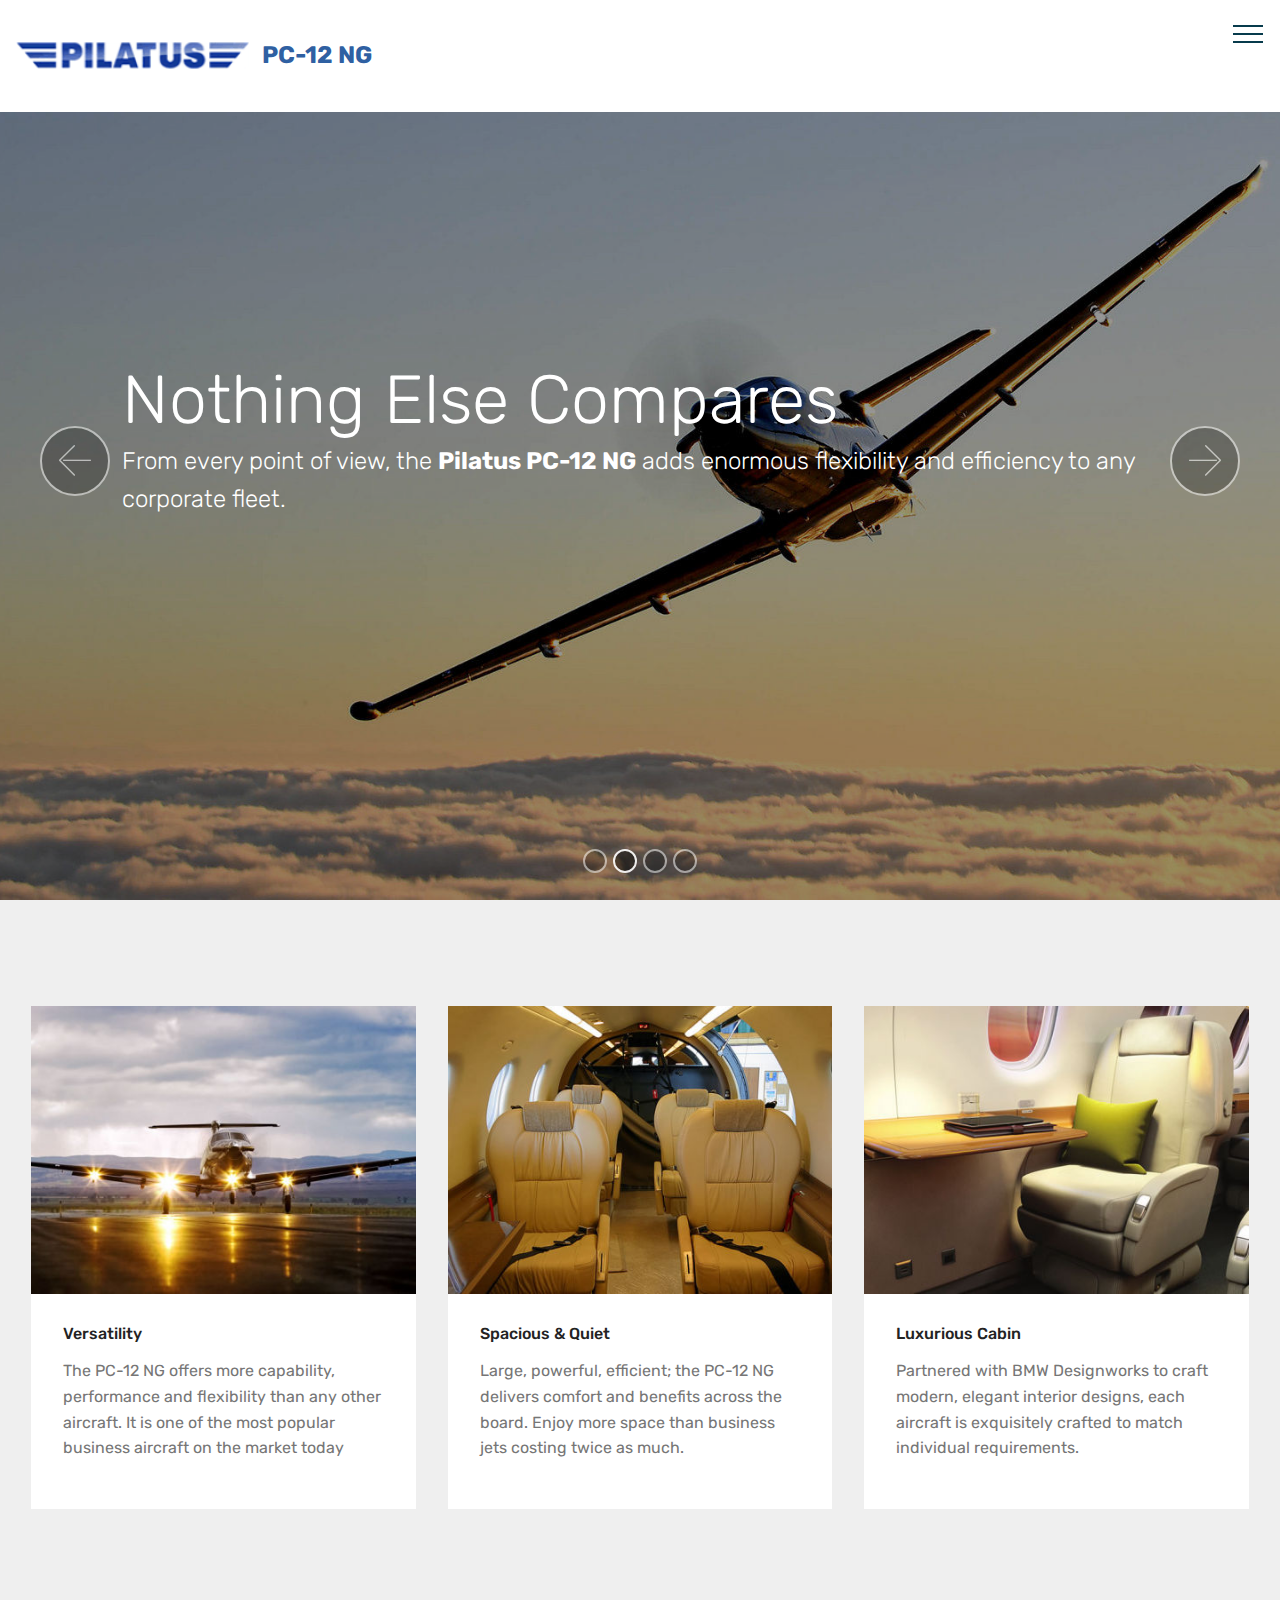
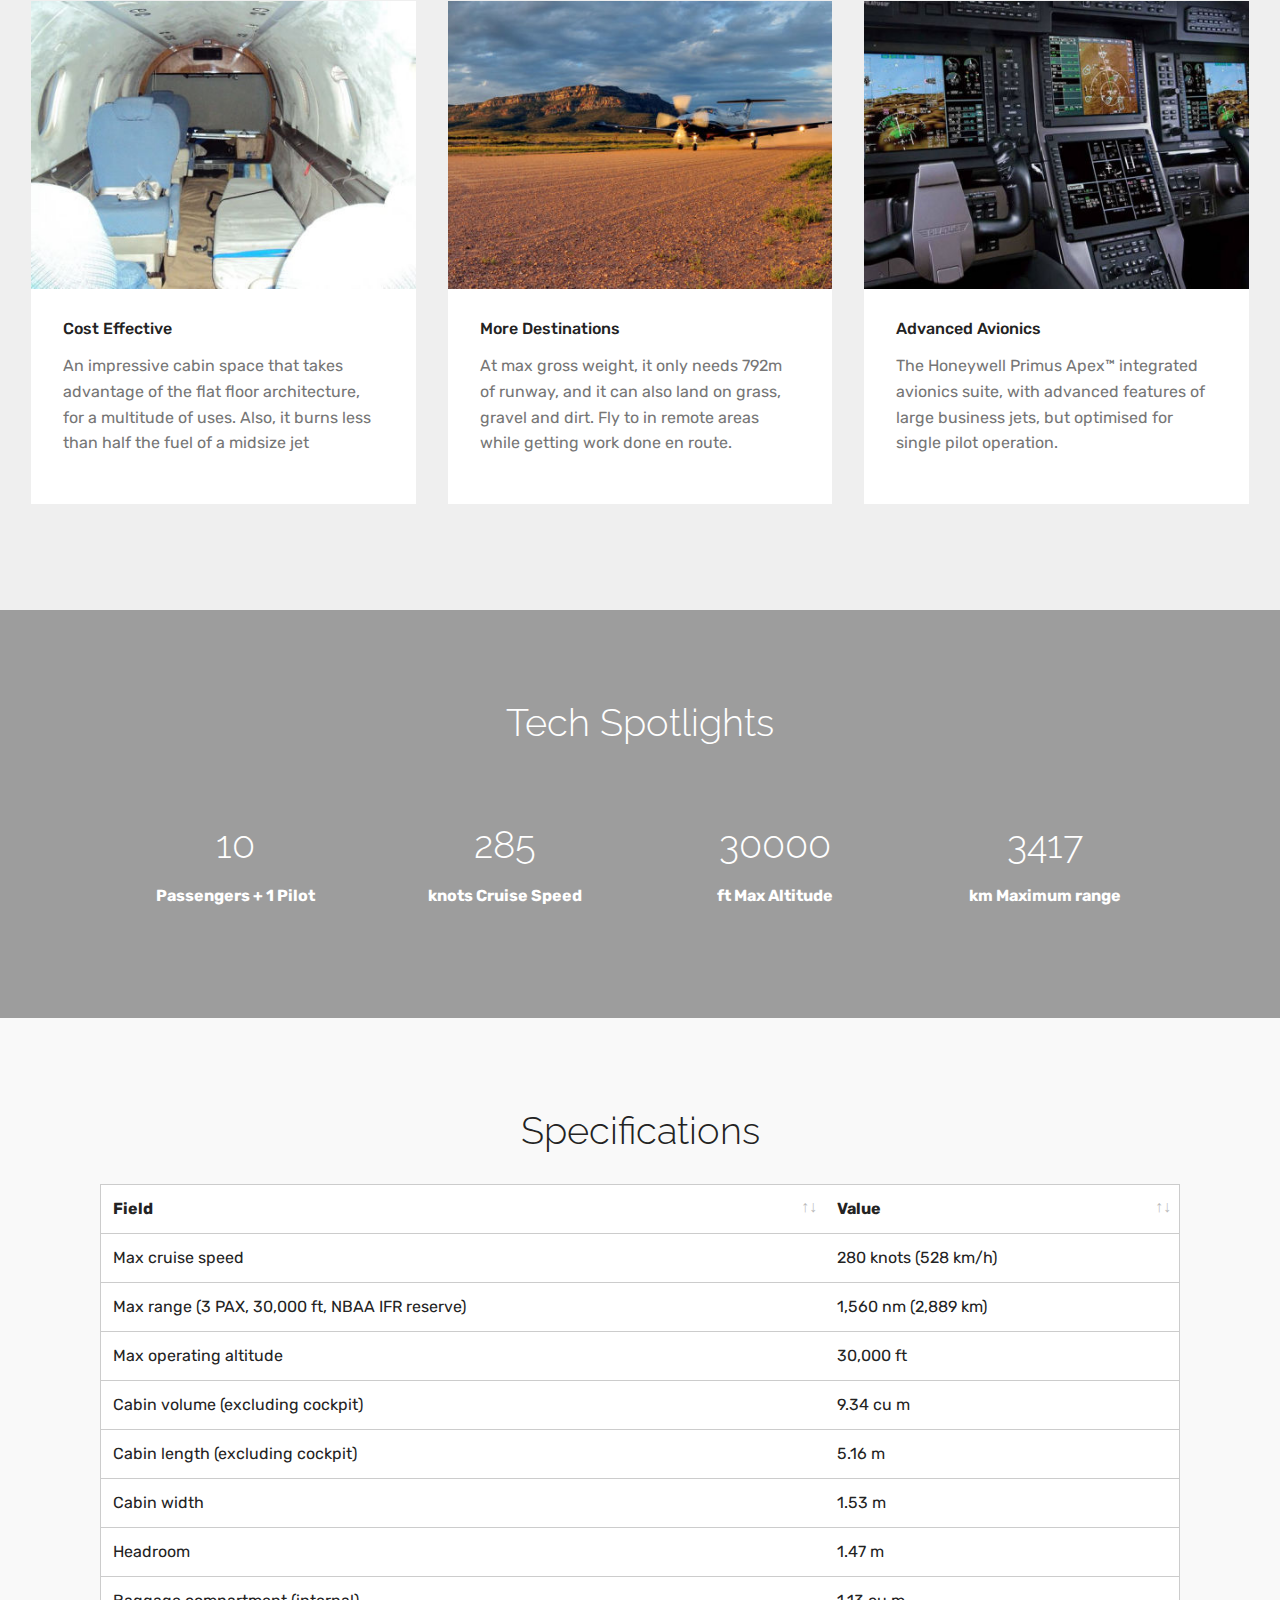
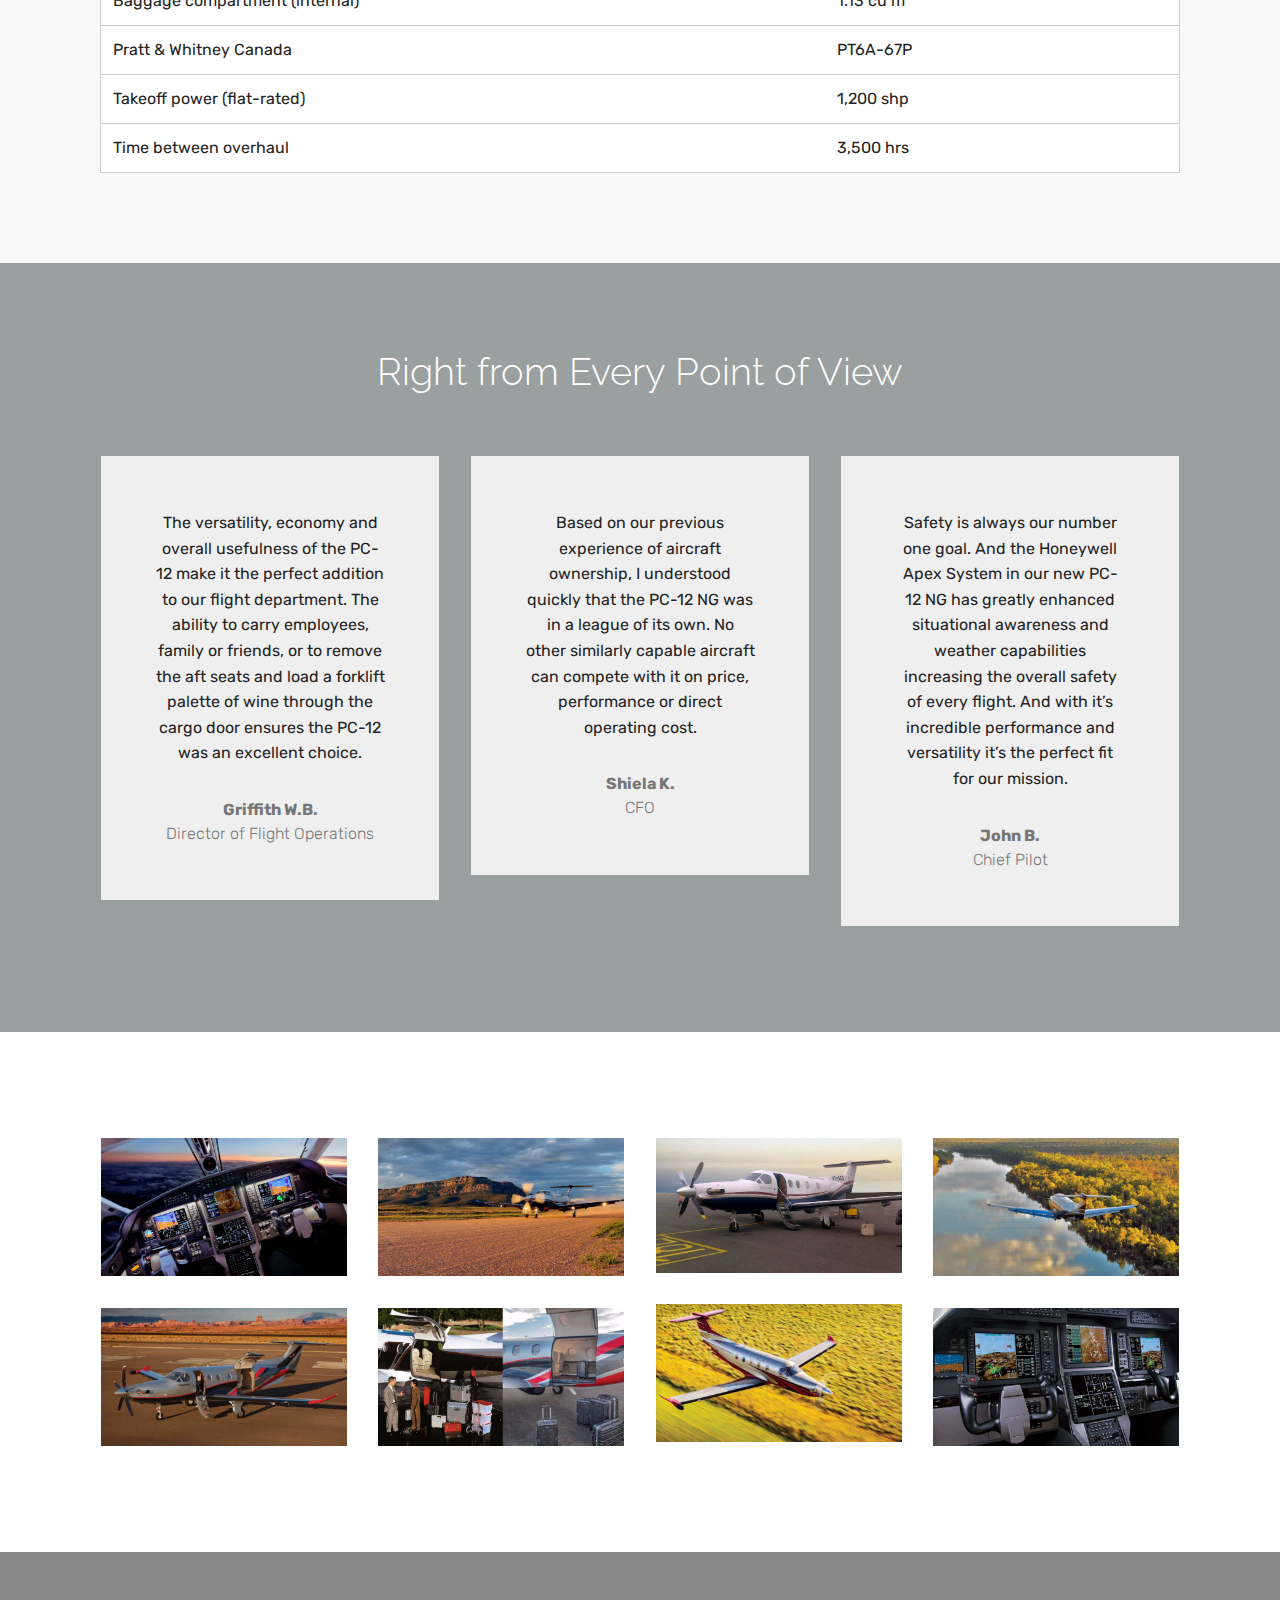
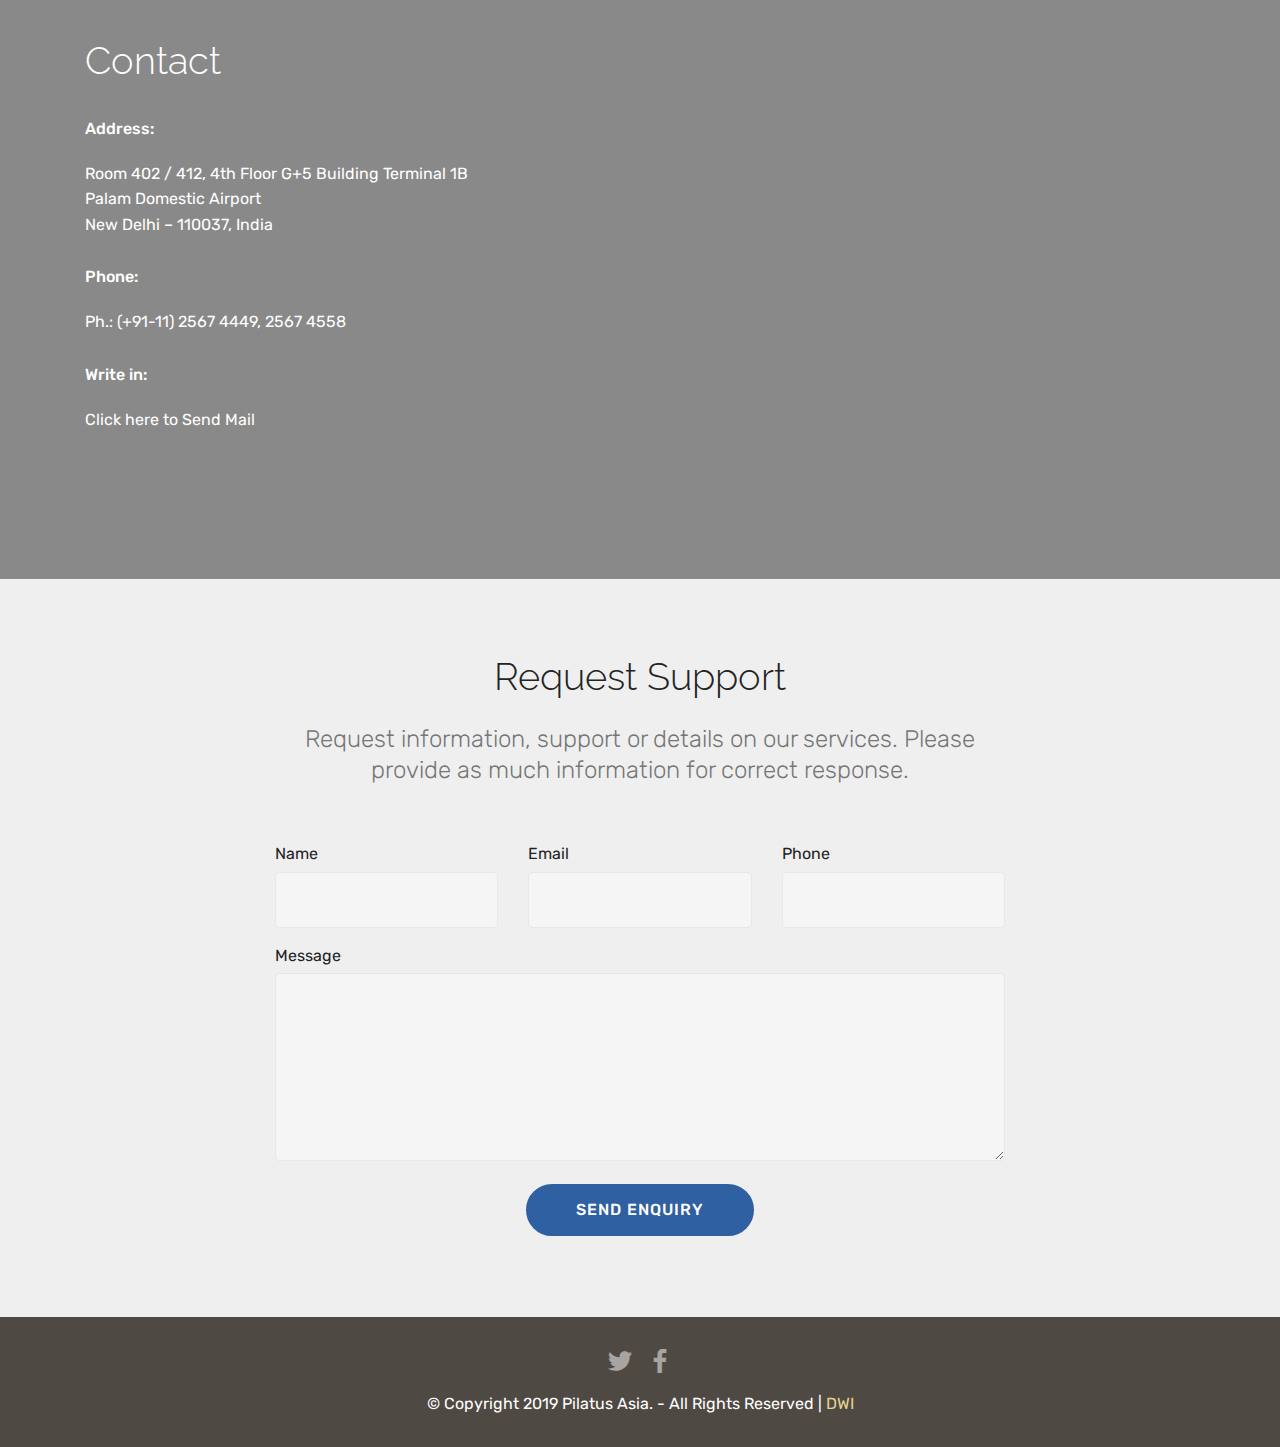
==== commit 2e7b864a: "uploaded v2" ====
--- a/index.html
+++ b/index.html
@@ -84,7 +84,7 @@
     </nav>
 </section>
 
-<section class="engine"><a href="https://mobirise.info/w">html5 templates</a></section><section class="carousel slide cid-rqCQeAYCPK" data-interval="false" id="slider1-1">
+<section class="engine"><a href="https://mobirise.info/c">web builder</a></section><section class="carousel slide cid-rqCQeAYCPK" data-interval="false" id="slider1-1">
 
     
 
@@ -514,7 +514,7 @@
         <div class="row justify-content-center">
             <div class="media-container-column col-lg-8" data-form-type="formoid">
                 <!---Formbuilder Form--->
-                <form action="https://mobirise.com/" method="POST" class="mbr-form form-with-styler" data-form-title="Mobirise Form"><input type="hidden" name="email" data-form-email="true" value="Se5CBTg7ZLqqZ57dwGGlksmxRTx5Nv/0E3/95mUnRJ8sV01X52u8ji6w9Fi+55XyOdX2FEZ+x3SE7bF1QR14G16HUZz0CsSCY44nX2lDoZjljR7TTvlnWMgM1iemcjB/">
+                <form action="https://mobirise.com/" method="POST" class="mbr-form form-with-styler" data-form-title="Mobirise Form"><input type="hidden" name="email" data-form-email="true" value="ZtU7HT5B7YMInbcF614r2DGl6bMWmfjqNIRlw/orUk5fNIyhgk99V/LBNjwORJ871AyX7U0PiiL198r+pT8yNr4mGIF9LxYIgI/um41610evz6U5WzWGHFMwX77XzSKA">
                     <div class="row">
                         <div hidden="hidden" data-form-alert="" class="alert alert-success col-12">Thanks for filling out the form. We will respond within the next working day.</div>
                         <div hidden="hidden" data-form-alert-danger="" class="alert alert-danger col-12">
--- a/assets/web/assets/mobirise-icons/mobirise-icons.css
+++ b/assets/web/assets/mobirise-icons/mobirise-icons.css
@@ -0,0 +1,476 @@
+@font-face {
+  font-family: 'MobiriseIcons';
+  src:  url('mobirise-icons.eot?spat4u');
+  src:  url('mobirise-icons.eot?spat4u#iefix') format('embedded-opentype'),
+    url('mobirise-icons.ttf?spat4u') format('truetype'),
+    url('mobirise-icons.woff?spat4u') format('woff'),
+    url('mobirise-icons.svg?spat4u#MobiriseIcons') format('svg');
+  font-weight: normal;
+  font-style: normal;
+}
+
+[class^="mbri-"], [class*=" mbri-"] {
+  /* use !important to prevent issues with browser extensions that change fonts */
+  font-family: MobiriseIcons !important;
+  speak: none;
+  font-style: normal;
+  font-weight: normal;
+  font-variant: normal;
+  text-transform: none;
+  line-height: 1;
+
+  /* Better Font Rendering =========== */
+  -webkit-font-smoothing: antialiased;
+  -moz-osx-font-smoothing: grayscale;
+}
+
+.mbri-add-submenu:before {
+  content: "\e900";
+}
+.mbri-alert:before {
+  content: "\e901";
+}
+.mbri-align-center:before {
+  content: "\e902";
+}
+.mbri-align-justify:before {
+  content: "\e903";
+}
+.mbri-align-left:before {
+  content: "\e904";
+}
+.mbri-align-right:before {
+  content: "\e905";
+}
+.mbri-android:before {
+  content: "\e906";
+}
+.mbri-apple:before {
+  content: "\e907";
+}
+.mbri-arrow-down:before {
+  content: "\e908";
+}
+.mbri-arrow-next:before {
+  content: "\e909";
+}
+.mbri-arrow-prev:before {
+  content: "\e90a";
+}
+.mbri-arrow-up:before {
+  content: "\e90b";
+}
+.mbri-bold:before {
+  content: "\e90c";
+}
+.mbri-bookmark:before {
+  content: "\e90d";
+}
+.mbri-bootstrap:before {
+  content: "\e90e";
+}
+.mbri-briefcase:before {
+  content: "\e90f";
+}
+.mbri-browse:before {
+  content: "\e910";
+}
+.mbri-bulleted-list:before {
+  content: "\e911";
+}
+.mbri-calendar:before {
+  content: "\e912";
+}
+.mbri-camera:before {
+  content: "\e913";
+}
+.mbri-cart-add:before {
+  content: "\e914";
+}
+.mbri-cart-full:before {
+  content: "\e915";
+}
+.mbri-cash:before {
+  content: "\e916";
+}
+.mbri-change-style:before {
+  content: "\e917";
+}
+.mbri-chat:before {
+  content: "\e918";
+}
+.mbri-clock:before {
+  content: "\e919";
+}
+.mbri-close:before {
+  content: "\e91a";
+}
+.mbri-cloud:before {
+  content: "\e91b";
+}
+.mbri-code:before {
+  content: "\e91c";
+}
+.mbri-contact-form:before {
+  content: "\e91d";
+}
+.mbri-credit-card:before {
+  content: "\e91e";
+}
+.mbri-cursor-click:before {
+  content: "\e91f";
+}
+.mbri-cust-feedback:before {
+  content: "\e920";
+}
+.mbri-database:before {
+  content: "\e921";
+}
+.mbri-delivery:before {
+  content: "\e922";
+}
+.mbri-desktop:before {
+  content: "\e923";
+}
+.mbri-devices:before {
+  content: "\e924";
+}
+.mbri-down:before {
+  content: "\e925";
+}
+.mbri-download:before {
+  content: "\e989";
+}
+.mbri-drag-n-drop:before {
+  content: "\e927";
+}
+.mbri-drag-n-drop2:before {
+  content: "\e928";
+}
+.mbri-edit:before {
+  content: "\e929";
+}
+.mbri-edit2:before {
+  content: "\e92a";
+}
+.mbri-error:before {
+  content: "\e92b";
+}
+.mbri-extension:before {
+  content: "\e92c";
+}
+.mbri-features:before {
+  content: "\e92d";
+}
+.mbri-file:before {
+  content: "\e92e";
+}
+.mbri-flag:before {
+  content: "\e92f";
+}
+.mbri-folder:before {
+  content: "\e930";
+}
+.mbri-gift:before {
+  content: "\e931";
+}
+.mbri-github:before {
+  content: "\e932";
+}
+.mbri-globe:before {
+  content: "\e933";
+}
+.mbri-globe-2:before {
+  content: "\e934";
+}
+.mbri-growing-chart:before {
+  content: "\e935";
+}
+.mbri-hearth:before {
+  content: "\e936";
+}
+.mbri-help:before {
+  content: "\e937";
+}
+.mbri-home:before {
+  content: "\e938";
+}
+.mbri-hot-cup:before {
+  content: "\e939";
+}
+.mbri-idea:before {
+  content: "\e93a";
+}
+.mbri-image-gallery:before {
+  content: "\e93b";
+}
+.mbri-image-slider:before {
+  content: "\e93c";
+}
+.mbri-info:before {
+  content: "\e93d";
+}
+.mbri-italic:before {
+  content: "\e93e";
+}
+.mbri-key:before {
+  content: "\e93f";
+}
+.mbri-laptop:before {
+  content: "\e940";
+}
+.mbri-layers:before {
+  content: "\e941";
+}
+.mbri-left-right:before {
+  content: "\e942";
+}
+.mbri-left:before {
+  content: "\e943";
+}
+.mbri-letter:before {
+  content: "\e944";
+}
+.mbri-like:before {
+  content: "\e945";
+}
+.mbri-link:before {
+  content: "\e946";
+}
+.mbri-lock:before {
+  content: "\e947";
+}
+.mbri-login:before {
+  content: "\e948";
+}
+.mbri-logout:before {
+  content: "\e949";
+}
+.mbri-magic-stick:before {
+  content: "\e94a";
+}
+.mbri-map-pin:before {
+  content: "\e94b";
+}
+.mbri-menu:before {
+  content: "\e94c";
+}
+.mbri-mobile:before {
+  content: "\e94d";
+}
+.mbri-mobile2:before {
+  content: "\e94e";
+}
+.mbri-mobirise:before {
+  content: "\e94f";
+}
+.mbri-more-horizontal:before {
+  content: "\e950";
+}
+.mbri-more-vertical:before {
+  content: "\e951";
+}
+.mbri-music:before {
+  content: "\e952";
+}
+.mbri-new-file:before {
+  content: "\e953";
+}
+.mbri-numbered-list:before {
+  content: "\e954";
+}
+.mbri-opened-folder:before {
+  content: "\e955";
+}
+.mbri-pages:before {
+  content: "\e956";
+}
+.mbri-paper-plane:before {
+  content: "\e957";
+}
+.mbri-paperclip:before {
+  content: "\e958";
+}
+.mbri-photo:before {
+  content: "\e959";
+}
+.mbri-photos:before {
+  content: "\e95a";
+}
+.mbri-pin:before {
+  content: "\e95b";
+}
+.mbri-play:before {
+  content: "\e95c";
+}
+.mbri-plus:before {
+  content: "\e95d";
+}
+.mbri-preview:before {
+  content: "\e95e";
+}
+.mbri-print:before {
+  content: "\e95f";
+}
+.mbri-protect:before {
+  content: "\e960";
+}
+.mbri-question:before {
+  content: "\e961";
+}
+.mbri-quote-left:before {
+  content: "\e962";
+}
+.mbri-quote-right:before {
+  content: "\e963";
+}
+.mbri-refresh:before {
+  content: "\e964";
+}
+.mbri-responsive:before {
+  content: "\e965";
+}
+.mbri-right:before {
+  content: "\e966";
+}
+.mbri-rocket:before {
+  content: "\e967";
+}
+.mbri-sad-face:before {
+  content: "\e968";
+}
+.mbri-sale:before {
+  content: "\e969";
+}
+.mbri-save:before {
+  content: "\e96a";
+}
+.mbri-search:before {
+  content: "\e96b";
+}
+.mbri-setting:before {
+  content: "\e96c";
+}
+.mbri-setting2:before {
+  content: "\e96d";
+}
+.mbri-setting3:before {
+  content: "\e96e";
+}
+.mbri-share:before {
+  content: "\e96f";
+}
+.mbri-shopping-bag:before {
+  content: "\e970";
+}
+.mbri-shopping-basket:before {
+  content: "\e971";
+}
+.mbri-shopping-cart:before {
+  content: "\e972";
+}
+.mbri-sites:before {
+  content: "\e973";
+}
+.mbri-smile-face:before {
+  content: "\e974";
+}
+.mbri-speed:before {
+  content: "\e975";
+}
+.mbri-star:before {
+  content: "\e976";
+}
+.mbri-success:before {
+  content: "\e977";
+}
+.mbri-sun:before {
+  content: "\e978";
+}
+.mbri-sun2:before {
+  content: "\e979";
+}
+.mbri-tablet:before {
+  content: "\e97a";
+}
+.mbri-tablet-vertical:before {
+  content: "\e97b";
+}
+.mbri-target:before {
+  content: "\e97c";
+}
+.mbri-timer:before {
+  content: "\e97d";
+}
+.mbri-to-ftp:before {
+  content: "\e97e";
+}
+.mbri-to-local-drive:before {
+  content: "\e97f";
+}
+.mbri-touch-swipe:before {
+  content: "\e980";
+}
+.mbri-touch:before {
+  content: "\e981";
+}
+.mbri-trash:before {
+  content: "\e982";
+}
+.mbri-underline:before {
+  content: "\e983";
+}
+.mbri-unlink:before {
+  content: "\e984";
+}
+.mbri-unlock:before {
+  content: "\e985";
+}
+.mbri-up-down:before {
+  content: "\e986";
+}
+.mbri-up:before {
+  content: "\e987";
+}
+.mbri-update:before {
+  content: "\e988";
+}
+.mbri-upload:before {
+ content: "\e926"; 
+}
+.mbri-user:before {
+  content: "\e98a";
+}
+.mbri-user2:before {
+  content: "\e98b";
+}
+.mbri-users:before {
+  content: "\e98c";
+}
+.mbri-video:before {
+  content: "\e98d";
+}
+.mbri-video-play:before {
+  content: "\e98e";
+}
+.mbri-watch:before {
+  content: "\e98f";
+}
+.mbri-website-theme:before {
+  content: "\e990";
+}
+.mbri-wifi:before {
+  content: "\e991";
+}
+.mbri-windows:before {
+  content: "\e992";
+}
+.mbri-zoom-out:before {
+  content: "\e993";
+}
+.mbri-redo:before {
+  content: "\e994";
+}
+.mbri-undo:before {
+  content: "\e995";
+}
--- a/assets/web/assets/mobirise-icons2/mobirise2.css
+++ b/assets/web/assets/mobirise-icons2/mobirise2.css
@@ -0,0 +1,497 @@
+@font-face {
+  font-family: 'Moririse2';
+  src:  url('mobirise2.eot?f2bix4');
+  src:  url('mobirise2.eot?f2bix4#iefix') format('embedded-opentype'),
+    url('mobirise2.ttf?f2bix4') format('truetype'),
+    url('mobirise2.woff?f2bix4') format('woff'),
+    url('mobirise2.svg?f2bix4#mobirise2') format('svg');
+  font-weight: normal;
+  font-style: normal;
+}
+
+[class^="mobi-"], [class*=" mobi-"] {
+  /* use !important to prevent issues with browser extensions that change fonts */
+  font-family: 'Moririse2' !important;
+  speak: none;
+  font-style: normal;
+  font-weight: normal;
+  font-variant: normal;
+  text-transform: none;
+  line-height: 1;
+
+  /* Better Font Rendering =========== */
+  -webkit-font-smoothing: antialiased;
+  -moz-osx-font-smoothing: grayscale;
+}
+
+.mobi-mbri-add-submenu:before {
+  content: "\e900";
+}
+.mobi-mbri-alert:before {
+  content: "\e901";
+}
+.mobi-mbri-align-center:before {
+  content: "\e902";
+}
+.mobi-mbri-align-justify:before {
+  content: "\e903";
+}
+.mobi-mbri-align-left:before {
+  content: "\e904";
+}
+.mobi-mbri-align-right:before {
+  content: "\e905";
+}
+.mobi-mbri-android:before {
+  content: "\e906";
+}
+.mobi-mbri-apple:before {
+  content: "\e907";
+}
+.mobi-mbri-arrow-down:before {
+  content: "\e908";
+}
+.mobi-mbri-arrow-next:before {
+  content: "\e909";
+}
+.mobi-mbri-arrow-prev:before {
+  content: "\e90a";
+}
+.mobi-mbri-arrow-up:before {
+  content: "\e90b";
+}
+.mobi-mbri-bold:before {
+  content: "\e90c";
+}
+.mobi-mbri-bookmark:before {
+  content: "\e90d";
+}
+.mobi-mbri-bootstrap:before {
+  content: "\e90e";
+}
+.mobi-mbri-briefcase:before {
+  content: "\e90f";
+}
+.mobi-mbri-browse:before {
+  content: "\e910";
+}
+.mobi-mbri-bulleted-list:before {
+  content: "\e911";
+}
+.mobi-mbri-calendar:before {
+  content: "\e912";
+}
+.mobi-mbri-camera:before {
+  content: "\e913";
+}
+.mobi-mbri-cart-add:before {
+  content: "\e914";
+}
+.mobi-mbri-cart-full:before {
+  content: "\e915";
+}
+.mobi-mbri-cash:before {
+  content: "\e916";
+}
+.mobi-mbri-change-style:before {
+  content: "\e917";
+}
+.mobi-mbri-chat:before {
+  content: "\e918";
+}
+.mobi-mbri-clock:before {
+  content: "\e919";
+}
+.mobi-mbri-close:before {
+  content: "\e91a";
+}
+.mobi-mbri-cloud:before {
+  content: "\e91b";
+}
+.mobi-mbri-code:before {
+  content: "\e91c";
+}
+.mobi-mbri-contact-form:before {
+  content: "\e91d";
+}
+.mobi-mbri-credit-card:before {
+  content: "\e91e";
+}
+.mobi-mbri-cursor-click:before {
+  content: "\e91f";
+}
+.mobi-mbri-cust-feedback:before {
+  content: "\e920";
+}
+.mobi-mbri-database:before {
+  content: "\e921";
+}
+.mobi-mbri-delivery:before {
+  content: "\e922";
+}
+.mobi-mbri-desktop:before {
+  content: "\e923";
+}
+.mobi-mbri-devices:before {
+  content: "\e924";
+}
+.mobi-mbri-down:before {
+  content: "\e925";
+}
+.mobi-mbri-download-2:before {
+  content: "\e926";
+}
+.mobi-mbri-download:before {
+  content: "\e927";
+}
+.mobi-mbri-drag-n-drop-2:before {
+  content: "\e928";
+}
+.mobi-mbri-drag-n-drop:before {
+  content: "\e929";
+}
+.mobi-mbri-edit-2:before {
+  content: "\e92a";
+}
+.mobi-mbri-edit:before {
+  content: "\e92b";
+}
+.mobi-mbri-error:before {
+  content: "\e92c";
+}
+.mobi-mbri-extension:before {
+  content: "\e92d";
+}
+.mobi-mbri-features:before {
+  content: "\e92e";
+}
+.mobi-mbri-file:before {
+  content: "\e92f";
+}
+.mobi-mbri-flag:before {
+  content: "\e930";
+}
+.mobi-mbri-folder:before {
+  content: "\e931";
+}
+.mobi-mbri-gift:before {
+  content: "\e932";
+}
+.mobi-mbri-github:before {
+  content: "\e933";
+}
+.mobi-mbri-globe-2:before {
+  content: "\e934";
+}
+.mobi-mbri-globe:before {
+  content: "\e935";
+}
+.mobi-mbri-growing-chart:before {
+  content: "\e936";
+}
+.mobi-mbri-hearth:before {
+  content: "\e937";
+}
+.mobi-mbri-help:before {
+  content: "\e938";
+}
+.mobi-mbri-home:before {
+  content: "\e939";
+}
+.mobi-mbri-hot-cup:before {
+  content: "\e93a";
+}
+.mobi-mbri-idea:before {
+  content: "\e93b";
+}
+.mobi-mbri-image-gallery:before {
+  content: "\e93c";
+}
+.mobi-mbri-image-slider:before {
+  content: "\e93d";
+}
+.mobi-mbri-info:before {
+  content: "\e93e";
+}
+.mobi-mbri-italic:before {
+  content: "\e93f";
+}
+.mobi-mbri-key:before {
+  content: "\e940";
+}
+.mobi-mbri-laptop:before {
+  content: "\e941";
+}
+.mobi-mbri-layers:before {
+  content: "\e942";
+}
+.mobi-mbri-left-right:before {
+  content: "\e943";
+}
+.mobi-mbri-left:before {
+  content: "\e944";
+}
+.mobi-mbri-letter:before {
+  content: "\e945";
+}
+.mobi-mbri-like:before {
+  content: "\e946";
+}
+.mobi-mbri-link:before {
+  content: "\e947";
+}
+.mobi-mbri-lock:before {
+  content: "\e948";
+}
+.mobi-mbri-login:before {
+  content: "\e949";
+}
+.mobi-mbri-logout:before {
+  content: "\e94a";
+}
+.mobi-mbri-magic-stick:before {
+  content: "\e94b";
+}
+.mobi-mbri-map-pin:before {
+  content: "\e94c";
+}
+.mobi-mbri-menu:before {
+  content: "\e94d";
+}
+.mobi-mbri-mobile-2:before {
+  content: "\e94e";
+}
+.mobi-mbri-mobile-horizontal:before {
+  content: "\e94f";
+}
+.mobi-mbri-mobile:before {
+  content: "\e950";
+}
+.mobi-mbri-mobirise:before {
+  content: "\e951";
+}
+.mobi-mbri-more-horizontal:before {
+  content: "\e952";
+}
+.mobi-mbri-more-vertical:before {
+  content: "\e953";
+}
+.mobi-mbri-music:before {
+  content: "\e954";
+}
+.mobi-mbri-new-file:before {
+  content: "\e955";
+}
+.mobi-mbri-numbered-list:before {
+  content: "\e956";
+}
+.mobi-mbri-opened-folder:before {
+  content: "\e957";
+}
+.mobi-mbri-pages:before {
+  content: "\e958";
+}
+.mobi-mbri-paper-plane:before {
+  content: "\e959";
+}
+.mobi-mbri-paperclip:before {
+  content: "\e95a";
+}
+.mobi-mbri-phone:before {
+  content: "\e95b";
+}
+.mobi-mbri-photo:before {
+  content: "\e95c";
+}
+.mobi-mbri-photos:before {
+  content: "\e95d";
+}
+.mobi-mbri-pin:before {
+  content: "\e95e";
+}
+.mobi-mbri-play:before {
+  content: "\e95f";
+}
+.mobi-mbri-plus:before {
+  content: "\e960";
+}
+.mobi-mbri-preview:before {
+  content: "\e961";
+}
+.mobi-mbri-print:before {
+  content: "\e962";
+}
+.mobi-mbri-protect:before {
+  content: "\e963";
+}
+.mobi-mbri-question:before {
+  content: "\e964";
+}
+.mobi-mbri-quote-left:before {
+  content: "\e965";
+}
+.mobi-mbri-quote-right:before {
+  content: "\e966";
+}
+.mobi-mbri-redo:before {
+  content: "\e967";
+}
+.mobi-mbri-refresh:before {
+  content: "\e968";
+}
+.mobi-mbri-responsive-2:before {
+  content: "\e969";
+}
+.mobi-mbri-responsive:before {
+  content: "\e96a";
+}
+.mobi-mbri-right:before {
+  content: "\e96b";
+}
+.mobi-mbri-rocket:before {
+  content: "\e96c";
+}
+.mobi-mbri-sad-face:before {
+  content: "\e96d";
+}
+.mobi-mbri-sale:before {
+  content: "\e96e";
+}
+.mobi-mbri-save:before {
+  content: "\e96f";
+}
+.mobi-mbri-search:before {
+  content: "\e970";
+}
+.mobi-mbri-setting-2:before {
+  content: "\e971";
+}
+.mobi-mbri-setting-3:before {
+  content: "\e972";
+}
+.mobi-mbri-setting:before {
+  content: "\e973";
+}
+.mobi-mbri-share:before {
+  content: "\e974";
+}
+.mobi-mbri-shopping-bag:before {
+  content: "\e975";
+}
+.mobi-mbri-shopping-basket:before {
+  content: "\e976";
+}
+.mobi-mbri-shopping-cart:before {
+  content: "\e977";
+}
+.mobi-mbri-sites:before {
+  content: "\e978";
+}
+.mobi-mbri-smile-face:before {
+  content: "\e979";
+}
+.mobi-mbri-speed:before {
+  content: "\e97a";
+}
+.mobi-mbri-star:before {
+  content: "\e97b";
+}
+.mobi-mbri-success:before {
+  content: "\e97c";
+}
+.mobi-mbri-sun:before {
+  content: "\e97d";
+}
+.mobi-mbri-sun2:before {
+  content: "\e97e";
+}
+.mobi-mbri-tablet-vertical:before {
+  content: "\e97f";
+}
+.mobi-mbri-tablet:before {
+  content: "\e980";
+}
+.mobi-mbri-target:before {
+  content: "\e981";
+}
+.mobi-mbri-timer:before {
+  content: "\e982";
+}
+.mobi-mbri-to-ftp:before {
+  content: "\e983";
+}
+.mobi-mbri-to-local-drive:before {
+  content: "\e984";
+}
+.mobi-mbri-touch-swipe:before {
+  content: "\e985";
+}
+.mobi-mbri-touch:before {
+  content: "\e986";
+}
+.mobi-mbri-trash:before {
+  content: "\e987";
+}
+.mobi-mbri-underline:before {
+  content: "\e988";
+}
+.mobi-mbri-undo:before {
+  content: "\e989";
+}
+.mobi-mbri-unlink:before {
+  content: "\e98a";
+}
+.mobi-mbri-unlock:before {
+  content: "\e98b";
+}
+.mobi-mbri-up-down:before {
+  content: "\e98c";
+}
+.mobi-mbri-up:before {
+  content: "\e98d";
+}
+.mobi-mbri-update:before {
+  content: "\e98e";
+}
+.mobi-mbri-upload-2:before {
+  content: "\e98f";
+}
+.mobi-mbri-upload:before {
+  content: "\e990";
+}
+.mobi-mbri-user-2:before {
+  content: "\e991";
+}
+.mobi-mbri-user:before {
+  content: "\e992";
+}
+.mobi-mbri-users:before {
+  content: "\e993";
+}
+.mobi-mbri-video-play:before {
+  content: "\e994";
+}
+.mobi-mbri-video:before {
+  content: "\e995";
+}
+.mobi-mbri-watch:before {
+  content: "\e996";
+}
+.mobi-mbri-website-theme-2:before {
+  content: "\e997";
+}
+.mobi-mbri-website-theme:before {
+  content: "\e998";
+}
+.mobi-mbri-wifi:before {
+  content: "\e999";
+}
+.mobi-mbri-windows:before {
+  content: "\e99a";
+}
+.mobi-mbri-zoom-in:before {
+  content: "\e99b";
+}
+.mobi-mbri-zoom-out:before {
+  content: "\e99c";
+}
--- a/assets/dropdown/css/style.css
+++ b/assets/dropdown/css/style.css
@@ -0,0 +1,265 @@
+.navbar-dropdown {
+  left: 0;
+  padding: 0;
+  position: absolute;
+  right: 0;
+  top: 0;
+  transition: all 0.45s ease;
+  z-index: 1030;
+  background: #282828; }
+  .navbar-dropdown .navbar-logo {
+    margin-right: 0.8rem;
+    transition: margin 0.3s ease-in-out;
+    vertical-align: middle; }
+    .navbar-dropdown .navbar-logo img {
+      height: 3.125rem;
+      transition: all 0.3s ease-in-out; }
+    .navbar-dropdown .navbar-logo.mbr-iconfont {
+      font-size: 3.125rem;
+      line-height: 3.125rem; }
+  .navbar-dropdown .navbar-caption {
+    font-weight: 700;
+    white-space: normal;
+    vertical-align: -4px;
+    line-height: 3.125rem !important; }
+    .navbar-dropdown .navbar-caption, .navbar-dropdown .navbar-caption:hover {
+      color: inherit;
+      text-decoration: none; }
+  .navbar-dropdown .mbr-iconfont + .navbar-caption {
+    vertical-align: -1px; }
+  .navbar-dropdown.navbar-fixed-top {
+    position: fixed; }
+  .navbar-dropdown .navbar-brand span {
+    vertical-align: -4px; }
+  .navbar-dropdown.bg-color.transparent {
+    background: none; }
+  .navbar-dropdown.navbar-short .navbar-brand {
+    padding: 0.625rem 0; }
+    .navbar-dropdown.navbar-short .navbar-brand span {
+      vertical-align: -1px; }
+  .navbar-dropdown.navbar-short .navbar-caption {
+    line-height: 2.375rem !important;
+    vertical-align: -2px; }
+  .navbar-dropdown.navbar-short .navbar-logo {
+    margin-right: 0.5rem; }
+    .navbar-dropdown.navbar-short .navbar-logo img {
+      height: 2.375rem; }
+    .navbar-dropdown.navbar-short .navbar-logo.mbr-iconfont {
+      font-size: 2.375rem;
+      line-height: 2.375rem; }
+  .navbar-dropdown.navbar-short .mbr-table-cell {
+    height: 3.625rem; }
+  .navbar-dropdown .navbar-close {
+    left: 0.6875rem;
+    position: fixed;
+    top: 0.75rem;
+    z-index: 1000; }
+  .navbar-dropdown .hamburger-icon {
+    content: "";
+    display: inline-block;
+    vertical-align: middle;
+    width: 16px;
+    -webkit-box-shadow: 0 -6px 0 1px #282828,0 0 0 1px #282828,0 6px 0 1px #282828;
+    -moz-box-shadow: 0 -6px 0 1px #282828,0 0 0 1px #282828,0 6px 0 1px #282828;
+    box-shadow: 0 -6px 0 1px #282828,0 0 0 1px #282828,0 6px 0 1px #282828; }
+
+.dropdown-menu .dropdown-toggle[data-toggle="dropdown-submenu"]::after {
+  border-bottom: 0.35em solid transparent;
+  border-left: 0.35em solid;
+  border-right: 0;
+  border-top: 0.35em solid transparent;
+  margin-left: 0.3rem; }
+
+.dropdown-menu .dropdown-item:focus {
+  outline: 0; }
+
+.nav-dropdown {
+  font-size: 0.75rem;
+  font-weight: 500;
+  height: auto !important; }
+  .nav-dropdown .nav-btn {
+    padding-left: 1rem; }
+  .nav-dropdown .link {
+    margin: .667em 1.667em;
+    font-weight: 500;
+    padding: 0;
+    transition: color .2s ease-in-out; }
+    .nav-dropdown .link.dropdown-toggle {
+      margin-right: 2.583em; }
+      .nav-dropdown .link.dropdown-toggle::after {
+        margin-left: .25rem;
+        border-top: 0.35em solid;
+        border-right: 0.35em solid transparent;
+        border-left: 0.35em solid transparent;
+        border-bottom: 0; }
+      .nav-dropdown .link.dropdown-toggle[aria-expanded="true"] {
+        margin: 0;
+        padding: 0.667em 3.263em  0.667em 1.667em; }
+  .nav-dropdown .link::after,
+  .nav-dropdown .dropdown-item::after {
+    color: inherit; }
+  .nav-dropdown .btn {
+    font-size: 0.75rem;
+    font-weight: 700;
+    letter-spacing: 0;
+    margin-bottom: 0;
+    padding-left: 1.25rem;
+    padding-right: 1.25rem; }
+  .nav-dropdown .dropdown-menu {
+    border-radius: 0;
+    border: 0;
+    left: 0;
+    margin: 0;
+    padding-bottom: 1.25rem;
+    padding-top: 1.25rem;
+    position: relative; }
+  .nav-dropdown .dropdown-submenu {
+    margin-left: 0.125rem;
+    top: 0; }
+  .nav-dropdown .dropdown-item {
+    font-weight: 500;
+    line-height: 2;
+    padding: 0.3846em 4.615em 0.3846em 1.5385em;
+    position: relative;
+    transition: color .2s ease-in-out, background-color .2s ease-in-out; }
+    .nav-dropdown .dropdown-item::after {
+      margin-top: -0.3077em;
+      position: absolute;
+      right: 1.1538em;
+      top: 50%; }
+    .nav-dropdown .dropdown-item:focus, .nav-dropdown .dropdown-item:hover {
+      background: none; }
+
+@media (max-width: 767px) {
+  .nav-dropdown.navbar-toggleable-sm {
+    bottom: 0;
+    display: none;
+    left: 0;
+    overflow-x: hidden;
+    position: fixed;
+    top: 0;
+    transform: translateX(-100%);
+    -ms-transform: translateX(-100%);
+    -webkit-transform: translateX(-100%);
+    width: 18.75rem;
+    z-index: 999; } }
+.nav-dropdown.navbar-toggleable-xl {
+  bottom: 0;
+  display: none;
+  left: 0;
+  overflow-x: hidden;
+  position: fixed;
+  top: 0;
+  transform: translateX(-100%);
+  -ms-transform: translateX(-100%);
+  -webkit-transform: translateX(-100%);
+  width: 18.75rem;
+  z-index: 999; }
+
+.nav-dropdown-sm {
+  display: block !important;
+  overflow-x: hidden;
+  overflow: auto;
+  padding-top: 3.875rem; }
+  .nav-dropdown-sm::after {
+    content: "";
+    display: block;
+    height: 3rem;
+    width: 100%; }
+  .nav-dropdown-sm.collapse.in ~ .navbar-close {
+    display: block !important; }
+  .nav-dropdown-sm.collapsing, .nav-dropdown-sm.collapse.in {
+    transform: translateX(0);
+    -ms-transform: translateX(0);
+    -webkit-transform: translateX(0);
+    transition: all 0.25s ease-out;
+    -webkit-transition: all 0.25s ease-out;
+    background: #282828; }
+  .nav-dropdown-sm.collapsing[aria-expanded="false"] {
+    transform: translateX(-100%);
+    -ms-transform: translateX(-100%);
+    -webkit-transform: translateX(-100%); }
+  .nav-dropdown-sm .nav-item {
+    display: block;
+    margin-left: 0 !important;
+    padding-left: 0; }
+  .nav-dropdown-sm .link,
+  .nav-dropdown-sm .dropdown-item {
+    border-top: 1px dotted rgba(255, 255, 255, 0.1);
+    font-size: 0.8125rem;
+    line-height: 1.6;
+    margin: 0 !important;
+    padding: 0.875rem 2.4rem 0.875rem 1.5625rem !important;
+    position: relative;
+    white-space: normal; }
+    .nav-dropdown-sm .link:focus, .nav-dropdown-sm .link:hover,
+    .nav-dropdown-sm .dropdown-item:focus,
+    .nav-dropdown-sm .dropdown-item:hover {
+      background: rgba(0, 0, 0, 0.2) !important;
+      color: #c0a375; }
+  .nav-dropdown-sm .nav-btn {
+    position: relative;
+    padding: 1.5625rem 1.5625rem 0 1.5625rem; }
+    .nav-dropdown-sm .nav-btn::before {
+      border-top: 1px dotted rgba(255, 255, 255, 0.1);
+      content: "";
+      left: 0;
+      position: absolute;
+      top: 0;
+      width: 100%; }
+    .nav-dropdown-sm .nav-btn + .nav-btn {
+      padding-top: 0.625rem; }
+      .nav-dropdown-sm .nav-btn + .nav-btn::before {
+        display: none; }
+  .nav-dropdown-sm .btn {
+    padding: 0.625rem 0; }
+  .nav-dropdown-sm .dropdown-toggle[data-toggle="dropdown-submenu"]::after {
+    margin-left: .25rem;
+    border-top: 0.35em solid;
+    border-right: 0.35em solid transparent;
+    border-left: 0.35em solid transparent;
+    border-bottom: 0; }
+  .nav-dropdown-sm .dropdown-toggle[data-toggle="dropdown-submenu"][aria-expanded="true"]::after {
+    border-top: 0;
+    border-right: 0.35em solid transparent;
+    border-left: 0.35em solid transparent;
+    border-bottom: 0.35em solid; }
+  .nav-dropdown-sm .dropdown-menu {
+    margin: 0;
+    padding: 0;
+    position: relative;
+    top: 0;
+    left: 0;
+    width: 100%;
+    border: 0;
+    float: none;
+    border-radius: 0;
+    background: none; }
+  .nav-dropdown-sm .dropdown-submenu {
+    left: 100%;
+    margin-left: 0.125rem;
+    margin-top: -1.25rem;
+    top: 0; }
+
+.navbar-toggleable-sm .nav-dropdown .dropdown-menu {
+  position: absolute; }
+
+.navbar-toggleable-sm .nav-dropdown .dropdown-submenu {
+  left: 100%;
+  margin-left: 0.125rem;
+  margin-top: -1.25rem;
+  top: 0; }
+
+.navbar-toggleable-sm.opened .nav-dropdown .dropdown-menu {
+  position: relative; }
+
+.navbar-toggleable-sm.opened .nav-dropdown .dropdown-submenu {
+  left: 0;
+  margin-left: 00rem;
+  margin-top: 0rem;
+  top: 0; }
+
+.is-builder .nav-dropdown.collapsing {
+  transition: none !important; }
+
+/*# sourceMappingURL=style.css.map */
--- a/assets/datatables/data-tables.bootstrap4.min.css
+++ b/assets/datatables/data-tables.bootstrap4.min.css
@@ -0,0 +1 @@
+table.dataTable{clear:both;margin-top:6px !important;margin-bottom:6px !important;max-width:none !important;border-collapse:separate !important}table.dataTable td,table.dataTable th{-webkit-box-sizing:content-box;box-sizing:content-box}table.dataTable td.dataTables_empty,table.dataTable th.dataTables_empty{text-align:center}table.dataTable.nowrap th,table.dataTable.nowrap td{white-space:nowrap}div.dataTables_wrapper div.dataTables_length label{font-weight:normal;text-align:left;white-space:nowrap}div.dataTables_wrapper div.dataTables_length select{width:75px;display:inline-block}div.dataTables_wrapper div.dataTables_filter{text-align:right}div.dataTables_wrapper div.dataTables_filter label{font-weight:normal;white-space:nowrap;text-align:left}div.dataTables_wrapper div.dataTables_filter input{margin-left:0.5em;display:inline-block;width:auto}div.dataTables_wrapper div.dataTables_info{padding-top:0.85em;white-space:nowrap}div.dataTables_wrapper div.dataTables_paginate{margin:0;white-space:nowrap;text-align:right}div.dataTables_wrapper div.dataTables_paginate ul.pagination{margin:2px 0;white-space:nowrap}div.dataTables_wrapper div.dataTables_processing{position:absolute;top:50%;left:50%;width:200px;margin-left:-100px;margin-top:-26px;text-align:center;padding:1em 0}table.dataTable thead>tr>th.sorting_asc,table.dataTable thead>tr>th.sorting_desc,table.dataTable thead>tr>th.sorting,table.dataTable thead>tr>td.sorting_asc,table.dataTable thead>tr>td.sorting_desc,table.dataTable thead>tr>td.sorting{padding-right:30px}table.dataTable thead>tr>th:active,table.dataTable thead>tr>td:active{outline:none}table.dataTable thead .sorting,table.dataTable thead .sorting_asc,table.dataTable thead .sorting_desc,table.dataTable thead .sorting_asc_disabled,table.dataTable thead .sorting_desc_disabled{cursor:pointer;position:relative}table.dataTable thead .sorting:before,table.dataTable thead .sorting:after,table.dataTable thead .sorting_asc:before,table.dataTable thead .sorting_asc:after,table.dataTable thead .sorting_desc:before,table.dataTable thead .sorting_desc:after,table.dataTable thead .sorting_asc_disabled:before,table.dataTable thead .sorting_asc_disabled:after,table.dataTable thead .sorting_desc_disabled:before,table.dataTable thead .sorting_desc_disabled:after{position:absolute;bottom:0.9em;display:block;opacity:0.3}table.dataTable thead .sorting:before,table.dataTable thead .sorting_asc:before,table.dataTable thead .sorting_desc:before,table.dataTable thead .sorting_asc_disabled:before,table.dataTable thead .sorting_desc_disabled:before{right:1em;content:"\2191"}table.dataTable thead .sorting:after,table.dataTable thead .sorting_asc:after,table.dataTable thead .sorting_desc:after,table.dataTable thead .sorting_asc_disabled:after,table.dataTable thead .sorting_desc_disabled:after{right:0.5em;content:"\2193"}table.dataTable thead .sorting_asc:before,table.dataTable thead .sorting_desc:after{opacity:1}table.dataTable thead .sorting_asc_disabled:before,table.dataTable thead .sorting_desc_disabled:after{opacity:0}div.dataTables_scrollHead table.dataTable{margin-bottom:0 !important}div.dataTables_scrollBody table{border-top:none;margin-top:0 !important;margin-bottom:0 !important}div.dataTables_scrollBody table thead .sorting:after,div.dataTables_scrollBody table thead .sorting_asc:after,div.dataTables_scrollBody table thead .sorting_desc:after{display:none}div.dataTables_scrollBody table tbody tr:first-child th,div.dataTables_scrollBody table tbody tr:first-child td{border-top:none}div.dataTables_scrollFoot table{margin-top:0 !important;border-top:none}@media screen and (max-width: 767px){div.dataTables_wrapper div.dataTables_length,div.dataTables_wrapper div.dataTables_filter,div.dataTables_wrapper div.dataTables_info,div.dataTables_wrapper div.dataTables_paginate{text-align:center}}table.dataTable.table-condensed>thead>tr>th{padding-right:20px}table.dataTable.table-condensed .sorting:after,table.dataTable.table-condensed .sorting_asc:after,table.dataTable.table-condensed .sorting_desc:after{top:6px;right:6px}table.table-bordered.dataTable th,table.table-bordered.dataTable td{border-left-width:0}table.table-bordered.dataTable th:last-child,table.table-bordered.dataTable th:last-child,table.table-bordered.dataTable td:last-child,table.table-bordered.dataTable td:last-child{border-right-width:0}table.table-bordered.dataTable tbody th,table.table-bordered.dataTable tbody td{border-bottom-width:0}div.dataTables_scrollHead table.table-bordered{border-bottom-width:0}div.table-responsive>div.dataTables_wrapper>div.row{margin:0}div.table-responsive>div.dataTables_wrapper>div.row>div[class^="col-"]:first-child{padding-left:0}div.table-responsive>div.dataTables_wrapper>div.row>div[class^="col-"]:last-child{padding-right:0}
--- a/assets/socicon/css/styles.css
+++ b/assets/socicon/css/styles.css
@@ -0,0 +1,544 @@
+@charset "UTF-8";
+
+@font-face {
+  font-family: "socicon";
+  src:url("../fonts/socicon.eot");
+  src:url("../fonts/socicon.eot?#iefix") format("embedded-opentype"),
+    url("../fonts/socicon.woff") format("woff"),
+    url("../fonts/socicon.ttf") format("truetype"),
+    url("../fonts/socicon.svg#socicon") format("svg");
+  font-weight: normal;
+  font-style: normal;
+
+}
+
+[data-icon]:before {
+  font-family: "socicon" !important;
+  content: attr(data-icon);
+  font-style: normal !important;
+  font-weight: normal !important;
+  font-variant: normal !important;
+  text-transform: none !important;
+  speak: none;
+  line-height: 1;
+  -webkit-font-smoothing: antialiased;
+  -moz-osx-font-smoothing: grayscale;
+}
+
+[class^="socicon-"]:before,
+[class*=" socicon-"]:before {
+  font-family: "socicon" !important;
+  font-style: normal !important;
+  font-weight: normal !important;
+  font-variant: normal !important;
+  text-transform: none !important;
+  speak: none;
+  line-height: 1;
+  -webkit-font-smoothing: antialiased;
+  -moz-osx-font-smoothing: grayscale;
+}
+
+.socicon-modelmayhem:before {
+  content: "\e000";
+}
+.socicon-mixcloud:before {
+  content: "\e001";
+}
+.socicon-drupal:before {
+  content: "\e002";
+}
+.socicon-swarm:before {
+  content: "\e003";
+}
+.socicon-istock:before {
+  content: "\e004";
+}
+.socicon-yammer:before {
+  content: "\e005";
+}
+.socicon-ello:before {
+  content: "\e006";
+}
+.socicon-stackoverflow:before {
+  content: "\e007";
+}
+.socicon-persona:before {
+  content: "\e008";
+}
+.socicon-triplej:before {
+  content: "\e009";
+}
+.socicon-houzz:before {
+  content: "\e00a";
+}
+.socicon-rss:before {
+  content: "\e00b";
+}
+.socicon-paypal:before {
+  content: "\e00c";
+}
+.socicon-odnoklassniki:before {
+  content: "\e00d";
+}
+.socicon-airbnb:before {
+  content: "\e00e";
+}
+.socicon-periscope:before {
+  content: "\e00f";
+}
+.socicon-outlook:before {
+  content: "\e010";
+}
+.socicon-coderwall:before {
+  content: "\e011";
+}
+.socicon-tripadvisor:before {
+  content: "\e012";
+}
+.socicon-appnet:before {
+  content: "\e013";
+}
+.socicon-goodreads:before {
+  content: "\e014";
+}
+.socicon-tripit:before {
+  content: "\e015";
+}
+.socicon-lanyrd:before {
+  content: "\e016";
+}
+.socicon-slideshare:before {
+  content: "\e017";
+}
+.socicon-buffer:before {
+  content: "\e018";
+}
+.socicon-disqus:before {
+  content: "\e019";
+}
+.socicon-vkontakte:before {
+  content: "\e01a";
+}
+.socicon-whatsapp:before {
+  content: "\e01b";
+}
+.socicon-patreon:before {
+  content: "\e01c";
+}
+.socicon-storehouse:before {
+  content: "\e01d";
+}
+.socicon-pocket:before {
+  content: "\e01e";
+}
+.socicon-mail:before {
+  content: "\e01f";
+}
+.socicon-blogger:before {
+  content: "\e020";
+}
+.socicon-technorati:before {
+  content: "\e021";
+}
+.socicon-reddit:before {
+  content: "\e022";
+}
+.socicon-dribbble:before {
+  content: "\e023";
+}
+.socicon-stumbleupon:before {
+  content: "\e024";
+}
+.socicon-digg:before {
+  content: "\e025";
+}
+.socicon-envato:before {
+  content: "\e026";
+}
+.socicon-behance:before {
+  content: "\e027";
+}
+.socicon-delicious:before {
+  content: "\e028";
+}
+.socicon-deviantart:before {
+  content: "\e029";
+}
+.socicon-forrst:before {
+  content: "\e02a";
+}
+.socicon-play:before {
+  content: "\e02b";
+}
+.socicon-zerply:before {
+  content: "\e02c";
+}
+.socicon-wikipedia:before {
+  content: "\e02d";
+}
+.socicon-apple:before {
+  content: "\e02e";
+}
+.socicon-flattr:before {
+  content: "\e02f";
+}
+.socicon-github:before {
+  content: "\e030";
+}
+.socicon-renren:before {
+  content: "\e031";
+}
+.socicon-friendfeed:before {
+  content: "\e032";
+}
+.socicon-newsvine:before {
+  content: "\e033";
+}
+.socicon-identica:before {
+  content: "\e034";
+}
+.socicon-bebo:before {
+  content: "\e035";
+}
+.socicon-zynga:before {
+  content: "\e036";
+}
+.socicon-steam:before {
+  content: "\e037";
+}
+.socicon-xbox:before {
+  content: "\e038";
+}
+.socicon-windows:before {
+  content: "\e039";
+}
+.socicon-qq:before {
+  content: "\e03a";
+}
+.socicon-douban:before {
+  content: "\e03b";
+}
+.socicon-meetup:before {
+  content: "\e03c";
+}
+.socicon-playstation:before {
+  content: "\e03d";
+}
+.socicon-android:before {
+  content: "\e03e";
+}
+.socicon-snapchat:before {
+  content: "\e03f";
+}
+.socicon-twitter:before {
+  content: "\e040";
+}
+.socicon-facebook:before {
+  content: "\e041";
+}
+.socicon-googleplus:before {
+  content: "\e042";
+}
+.socicon-pinterest:before {
+  content: "\e043";
+}
+.socicon-foursquare:before {
+  content: "\e044";
+}
+.socicon-yahoo:before {
+  content: "\e045";
+}
+.socicon-skype:before {
+  content: "\e046";
+}
+.socicon-yelp:before {
+  content: "\e047";
+}
+.socicon-feedburner:before {
+  content: "\e048";
+}
+.socicon-linkedin:before {
+  content: "\e049";
+}
+.socicon-viadeo:before {
+  content: "\e04a";
+}
+.socicon-xing:before {
+  content: "\e04b";
+}
+.socicon-myspace:before {
+  content: "\e04c";
+}
+.socicon-soundcloud:before {
+  content: "\e04d";
+}
+.socicon-spotify:before {
+  content: "\e04e";
+}
+.socicon-grooveshark:before {
+  content: "\e04f";
+}
+.socicon-lastfm:before {
+  content: "\e050";
+}
+.socicon-youtube:before {
+  content: "\e051";
+}
+.socicon-vimeo:before {
+  content: "\e052";
+}
+.socicon-dailymotion:before {
+  content: "\e053";
+}
+.socicon-vine:before {
+  content: "\e054";
+}
+.socicon-flickr:before {
+  content: "\e055";
+}
+.socicon-500px:before {
+  content: "\e056";
+}
+.socicon-wordpress:before {
+  content: "\e058";
+}
+.socicon-tumblr:before {
+  content: "\e059";
+}
+.socicon-twitch:before {
+  content: "\e05a";
+}
+.socicon-8tracks:before {
+  content: "\e05b";
+}
+.socicon-amazon:before {
+  content: "\e05c";
+}
+.socicon-icq:before {
+  content: "\e05d";
+}
+.socicon-smugmug:before {
+  content: "\e05e";
+}
+.socicon-ravelry:before {
+  content: "\e05f";
+}
+.socicon-weibo:before {
+  content: "\e060";
+}
+.socicon-baidu:before {
+  content: "\e061";
+}
+.socicon-angellist:before {
+  content: "\e062";
+}
+.socicon-ebay:before {
+  content: "\e063";
+}
+.socicon-imdb:before {
+  content: "\e064";
+}
+.socicon-stayfriends:before {
+  content: "\e065";
+}
+.socicon-residentadvisor:before {
+  content: "\e066";
+}
+.socicon-google:before {
+  content: "\e067";
+}
+.socicon-yandex:before {
+  content: "\e068";
+}
+.socicon-sharethis:before {
+  content: "\e069";
+}
+.socicon-bandcamp:before {
+  content: "\e06a";
+}
+.socicon-itunes:before {
+  content: "\e06b";
+}
+.socicon-deezer:before {
+  content: "\e06c";
+}
+.socicon-telegram:before {
+  content: "\e06e";
+}
+.socicon-openid:before {
+  content: "\e06f";
+}
+.socicon-amplement:before {
+  content: "\e070";
+}
+.socicon-viber:before {
+  content: "\e071";
+}
+.socicon-zomato:before {
+  content: "\e072";
+}
+.socicon-draugiem:before {
+  content: "\e074";
+}
+.socicon-endomodo:before {
+  content: "\e075";
+}
+.socicon-filmweb:before {
+  content: "\e076";
+}
+.socicon-stackexchange:before {
+  content: "\e077";
+}
+.socicon-wykop:before {
+  content: "\e078";
+}
+.socicon-teamspeak:before {
+  content: "\e079";
+}
+.socicon-teamviewer:before {
+  content: "\e07a";
+}
+.socicon-ventrilo:before {
+  content: "\e07b";
+}
+.socicon-younow:before {
+  content: "\e07c";
+}
+.socicon-raidcall:before {
+  content: "\e07d";
+}
+.socicon-mumble:before {
+  content: "\e07e";
+}
+.socicon-medium:before {
+  content: "\e06d";
+}
+.socicon-bebee:before {
+  content: "\e07f";
+}
+.socicon-hitbox:before {
+  content: "\e080";
+}
+.socicon-reverbnation:before {
+  content: "\e081";
+}
+.socicon-formulr:before {
+  content: "\e082";
+}
+.socicon-instagram:before {
+  content: "\e057";
+}
+.socicon-battlenet:before {
+  content: "\e083";
+}
+.socicon-chrome:before {
+  content: "\e084";
+}
+.socicon-discord:before {
+  content: "\e086";
+}
+.socicon-issuu:before {
+  content: "\e087";
+}
+.socicon-macos:before {
+  content: "\e088";
+}
+.socicon-firefox:before {
+  content: "\e089";
+}
+.socicon-opera:before {
+  content: "\e08d";
+}
+.socicon-keybase:before {
+  content: "\e090";
+}
+.socicon-alliance:before {
+  content: "\e091";
+}
+.socicon-livejournal:before {
+  content: "\e092";
+}
+.socicon-googlephotos:before {
+  content: "\e093";
+}
+.socicon-horde:before {
+  content: "\e094";
+}
+.socicon-etsy:before {
+  content: "\e095";
+}
+.socicon-zapier:before {
+  content: "\e096";
+}
+.socicon-google-scholar:before {
+  content: "\e097";
+}
+.socicon-researchgate:before {
+  content: "\e098";
+}
+.socicon-wechat:before {
+  content: "\e099";
+}
+.socicon-strava:before {
+  content: "\e09a";
+}
+.socicon-line:before {
+  content: "\e09b";
+}
+.socicon-lyft:before {
+  content: "\e09c";
+}
+.socicon-uber:before {
+  content: "\e09d";
+}
+.socicon-songkick:before {
+  content: "\e09e";
+}
+.socicon-viewbug:before {
+  content: "\e09f";
+}
+.socicon-googlegroups:before {
+  content: "\e0a0";
+}
+.socicon-quora:before {
+  content: "\e073";
+}
+.socicon-diablo:before {
+  content: "\e085";
+}
+.socicon-blizzard:before {
+  content: "\e0a1";
+}
+.socicon-hearthstone:before {
+  content: "\e08b";
+}
+.socicon-heroes:before {
+  content: "\e08a";
+}
+.socicon-overwatch:before {
+  content: "\e08c";
+}
+.socicon-warcraft:before {
+  content: "\e08e";
+}
+.socicon-starcraft:before {
+  content: "\e08f";
+}
+.socicon-beam:before {
+  content: "\e0a2";
+}
+.socicon-curse:before {
+  content: "\e0a3";
+}
+.socicon-player:before {
+  content: "\e0a4";
+}
+.socicon-streamjar:before {
+  content: "\e0a5";
+}
+.socicon-nintendo:before {
+  content: "\e0a6";
+}
+.socicon-hellocoton:before {
+  content: "\e0a7";
+}
--- a/assets/theme/css/style.css
+++ b/assets/theme/css/style.css
@@ -0,0 +1,677 @@
+/*!
+ * Mobirise v4 theme (https://mobirise.com/)
+ * Copyright 2017 Mobirise
+ */
+section {
+  background-color: #eeeeee;
+}
+
+section,
+.container,
+.container-fluid {
+  position: relative;
+  word-wrap: break-word;
+}
+
+a.mbr-iconfont:hover {
+  text-decoration: none;
+}
+
+.article .lead p, .article .lead ul, .article .lead ol, .article .lead pre, .article .lead blockquote {
+  margin-bottom: 0;
+}
+
+a {
+  font-style: normal;
+  font-weight: 400;
+  cursor: pointer;
+}
+
+a, a:hover {
+  text-decoration: none;
+}
+
+figure {
+  margin-bottom: 0;
+}
+
+body {
+  color: #232323;
+}
+
+h1, h2, h3, h4, h5, h6,
+.h1, .h2, .h3, .h4, .h5, .h6,
+.display-1, .display-2, .display-3, .display-4 {
+  line-height: 1;
+  word-break: break-word;
+  word-wrap: break-word;
+}
+
+b, strong {
+  font-weight: bold;
+}
+
+blockquote {
+  padding: 10px 0 10px 20px;
+  position: relative;
+  border-left: 2px solid;
+  border-color: #ff3366;
+}
+
+input:-webkit-autofill, input:-webkit-autofill:hover, input:-webkit-autofill:focus, input:-webkit-autofill:active {
+  transition-delay: 9999s;
+  transition-property: background-color, color;
+}
+
+textarea[type="hidden"] {
+  display: none;
+}
+
+body {
+  position: relative;
+}
+
+section {
+  background-position: 50% 50%;
+  background-repeat: no-repeat;
+  background-size: cover;
+}
+
+section .mbr-background-video,
+section .mbr-background-video-preview {
+  position: absolute;
+  bottom: 0;
+  left: 0;
+  right: 0;
+  top: 0;
+}
+
+.hidden {
+  visibility: hidden;
+}
+
+.mbr-z-index20 {
+  z-index: 20;
+}
+
+/*! Base colors */
+.mbr-white {
+  color: #ffffff;
+}
+
+.mbr-black {
+  color: #000000;
+}
+
+.mbr-bg-white {
+  background-color: #ffffff;
+}
+
+.mbr-bg-black {
+  background-color: #000000;
+}
+
+/*! Text-aligns */
+.align-left {
+  text-align: left;
+}
+
+.align-center {
+  text-align: center;
+}
+
+.align-right {
+  text-align: right;
+}
+
+@media (max-width: 767px) {
+  .align-left, .align-center, .align-right, .mbr-section-btn, .mbr-section-title {
+    text-align: center;
+  }
+}
+
+/*! Font-weight  */
+.mbr-light {
+  font-weight: 300;
+}
+
+.mbr-regular {
+  font-weight: 400;
+}
+
+.mbr-semibold {
+  font-weight: 500;
+}
+
+.mbr-bold {
+  font-weight: 700;
+}
+
+/*! Media  */
+.media-size-item {
+  -webkit-flex: 1 1 auto;
+  -moz-flex: 1 1 auto;
+  -ms-flex: 1 1 auto;
+  -o-flex: 1 1 auto;
+  flex: 1 1 auto;
+}
+
+.media-content {
+  -webkit-flex-basis: 100%;
+  flex-basis: 100%;
+}
+
+.media-container-row {
+  display: -ms-flexbox;
+  display: -webkit-flex;
+  display: flex;
+  -webkit-flex-direction: row;
+  -ms-flex-direction: row;
+  flex-direction: row;
+  -webkit-flex-wrap: wrap;
+  -ms-flex-wrap: wrap;
+  flex-wrap: wrap;
+  -webkit-justify-content: center;
+  -ms-flex-pack: center;
+  justify-content: center;
+  -webkit-align-content: center;
+  -ms-flex-line-pack: center;
+  align-content: center;
+  -webkit-align-items: start;
+  -ms-flex-align: start;
+  align-items: start;
+}
+
+.media-container-row .media-size-item {
+  width: 400px;
+}
+
+.media-container-column {
+  display: -ms-flexbox;
+  display: -webkit-flex;
+  display: flex;
+  -webkit-flex-direction: column;
+  -ms-flex-direction: column;
+  flex-direction: column;
+  -webkit-flex-wrap: wrap;
+  -ms-flex-wrap: wrap;
+  flex-wrap: wrap;
+  -webkit-justify-content: center;
+  -ms-flex-pack: center;
+  justify-content: center;
+  -webkit-align-content: center;
+  -ms-flex-line-pack: center;
+  align-content: center;
+  -webkit-align-items: stretch;
+  -ms-flex-align: stretch;
+  align-items: stretch;
+}
+
+.media-container-column > * {
+  width: 100%;
+}
+
+@media (min-width: 992px) {
+  .media-container-row {
+    -webkit-flex-wrap: nowrap;
+    -ms-flex-wrap: nowrap;
+    flex-wrap: nowrap;
+  }
+}
+
+figure {
+  overflow: hidden;
+}
+
+figure[mbr-media-size] {
+  transition: width 0.1s;
+}
+
+.mbr-figure img, .mbr-figure iframe {
+  display: block;
+  width: 100%;
+}
+
+.card {
+  background-color: transparent;
+  border: none;
+}
+
+.card-box {
+  width: 100%;
+}
+
+.card-img {
+  text-align: center;
+  flex-shrink: 0;
+  -webkit-flex-shrink: 0;
+}
+
+.media {
+  max-width: 100%;
+  margin: 0 auto;
+}
+
+.mbr-figure {
+  -ms-flex-item-align: center;
+  -ms-grid-row-align: center;
+  -webkit-align-self: center;
+  align-self: center;
+}
+
+.media-container > div {
+  max-width: 100%;
+}
+
+.mbr-figure img, .card-img img {
+  width: 100%;
+}
+
+@media (max-width: 991px) {
+  .media-size-item {
+    width: auto !important;
+  }
+  .media {
+    width: auto;
+  }
+  .mbr-figure {
+    width: 100% !important;
+  }
+}
+
+/*! Buttons */
+.mbr-section-btn {
+  margin-left: -.25rem;
+  margin-right: -.25rem;
+  font-size: 0;
+}
+
+nav .mbr-section-btn {
+  margin-left: 0rem;
+  margin-right: 0rem;
+}
+
+/*! Btn icon margin */
+.btn .mbr-iconfont, .btn.btn-sm .mbr-iconfont {
+  cursor: pointer;
+  margin-right: 0.5rem;
+}
+
+.btn.btn-md .mbr-iconfont, .btn.btn-md .mbr-iconfont {
+  margin-right: 0.8rem;
+}
+
+.mbr-regular {
+  font-weight: 400;
+}
+
+.mbr-semibold {
+  font-weight: 500;
+}
+
+.mbr-bold {
+  font-weight: 700;
+}
+
+[type="submit"] {
+  -webkit-appearance: none;
+}
+
+/*! Full-screen */
+.mbr-fullscreen .mbr-overlay {
+  min-height: 100vh;
+}
+
+.mbr-fullscreen {
+  display: flex;
+  display: -webkit-flex;
+  display: -moz-flex;
+  display: -ms-flex;
+  display: -o-flex;
+  align-items: center;
+  -webkit-align-items: center;
+  min-height: 100vh;
+  padding-top: 3rem;
+  padding-bottom: 3rem;
+}
+
+/*! Map */
+.map {
+  height: 25rem;
+  position: relative;
+}
+
+.map iframe {
+  width: 100%;
+  height: 100%;
+}
+
+/* Form */
+.form-asterisk {
+  font-family: initial;
+  position: absolute;
+  top: -2px;
+  font-weight: normal;
+}
+
+/*! Scroll to top arrow */
+.mbr-arrow-up {
+  bottom: 25px;
+  right: 90px;
+  position: fixed;
+  text-align: right;
+  z-index: 5000;
+  color: #ffffff;
+  font-size: 32px;
+  transform: rotate(180deg);
+  -webkit-transform: rotate(180deg);
+}
+
+.mbr-arrow-up a {
+  background: rgba(0, 0, 0, 0.2);
+  border-radius: 3px;
+  color: #fff;
+  display: inline-block;
+  height: 60px;
+  width: 60px;
+  outline-style: none !important;
+  position: relative;
+  text-decoration: none;
+  transition: all .3s ease-in-out;
+  cursor: pointer;
+  text-align: center;
+}
+
+.mbr-arrow-up a:hover {
+  background-color: rgba(0, 0, 0, 0.4);
+}
+
+.mbr-arrow-up a i {
+  line-height: 60px;
+}
+
+.mbr-arrow-up-icon {
+  display: block;
+  color: #fff;
+}
+
+.mbr-arrow-up-icon::before {
+  content: "\203a";
+  display: inline-block;
+  font-family: serif;
+  font-size: 32px;
+  line-height: 1;
+  font-style: normal;
+  position: relative;
+  top: 6px;
+  left: -4px;
+  -webkit-transform: rotate(-90deg);
+  transform: rotate(-90deg);
+}
+
+/*! Arrow Down */
+.mbr-arrow {
+  position: absolute;
+  bottom: 45px;
+  left: 50%;
+  width: 60px;
+  height: 60px;
+  cursor: pointer;
+  background-color: rgba(80, 80, 80, 0.5);
+  border-radius: 50%;
+  -webkit-transform: translateX(-50%);
+  transform: translateX(-50%);
+}
+
+.mbr-arrow > a {
+  display: inline-block;
+  text-decoration: none;
+  outline-style: none;
+  -webkit-animation: arrowdown 1.7s ease-in-out infinite;
+  animation: arrowdown 1.7s ease-in-out infinite;
+}
+
+.mbr-arrow > a > i {
+  position: absolute;
+  top: -2px;
+  left: 15px;
+  font-size: 2rem;
+}
+
+@keyframes arrowdown {
+  0% {
+    transform: translateY(0px);
+    -webkit-transform: translateY(0px);
+  }
+  50% {
+    transform: translateY(-5px);
+    -webkit-transform: translateY(-5px);
+  }
+  100% {
+    transform: translateY(0px);
+    -webkit-transform: translateY(0px);
+  }
+}
+
+@-webkit-keyframes arrowdown {
+  0% {
+    transform: translateY(0px);
+    -webkit-transform: translateY(0px);
+  }
+  50% {
+    transform: translateY(-5px);
+    -webkit-transform: translateY(-5px);
+  }
+  100% {
+    transform: translateY(0px);
+    -webkit-transform: translateY(0px);
+  }
+}
+
+@media (max-width: 500px) {
+  .mbr-arrow-up {
+    left: 50%;
+    right: auto;
+    transform: translateX(-50%) rotate(180deg);
+    -webkit-transform: translateX(-50%) rotate(180deg);
+  }
+}
+
+/*Gradients animation*/
+@keyframes gradient-animation {
+  from {
+    background-position: 0% 100%;
+    animation-timing-function: ease-in-out;
+  }
+  to {
+    background-position: 100% 0%;
+    animation-timing-function: ease-in-out;
+  }
+}
+
+@-webkit-keyframes gradient-animation {
+  from {
+    background-position: 0% 100%;
+    animation-timing-function: ease-in-out;
+  }
+  to {
+    background-position: 100% 0%;
+    animation-timing-function: ease-in-out;
+  }
+}
+
+.bg-gradient {
+  background-size: 200% 200%;
+  animation: gradient-animation 5s infinite alternate;
+  -webkit-animation: gradient-animation 5s infinite alternate;
+}
+
+.menu .navbar-brand {
+  display: -webkit-flex;
+}
+
+.menu .navbar-brand span {
+  display: flex;
+  display: -webkit-flex;
+}
+
+.menu .navbar-brand .navbar-caption-wrap {
+  display: -webkit-flex;
+}
+
+.menu .navbar-brand .navbar-logo img {
+  display: -webkit-flex;
+}
+
+@media (min-width: 768px) and (max-width: 1023px) {
+  .menu .navbar-toggleable-sm .navbar-nav {
+    display: -webkit-box;
+    display: -webkit-flex;
+    display: -ms-flexbox;
+  }
+}
+
+@media (max-width: 1023px) {
+  .menu .navbar-collapse {
+    max-height: 93.5vh;
+  }
+  .menu .navbar-collapse.show {
+    overflow: auto;
+  }
+}
+
+@media (min-width: 1024px) {
+  .menu .navbar-nav.nav-dropdown {
+    display: -webkit-flex;
+  }
+  .menu .navbar-toggleable-sm .navbar-collapse {
+    display: -webkit-flex !important;
+  }
+  .menu .collapsed .navbar-collapse {
+    max-height: 93.5vh;
+  }
+  .menu .collapsed .navbar-collapse.show {
+    overflow: auto;
+  }
+}
+
+@media (max-width: 767px) {
+  .menu .navbar-collapse {
+    max-height: 80vh;
+  }
+}
+
+.navbar {
+  display: -webkit-flex;
+  -webkit-flex-wrap: wrap;
+  -webkit-align-items: center;
+  -webkit-justify-content: space-between;
+}
+
+.navbar-collapse {
+  -webkit-flex-basis: 100%;
+  -webkit-flex-grow: 1;
+  -webkit-align-items: center;
+}
+
+.nav-dropdown .link {
+  padding: .667em 1.667em !important;
+  margin: 0 !important;
+}
+
+.nav {
+  display: -webkit-flex;
+  -webkit-flex-wrap: wrap;
+}
+
+.row {
+  display: -webkit-flex;
+  -webkit-flex-wrap: wrap;
+}
+
+.justify-content-center {
+  -webkit-justify-content: center;
+}
+
+.form-inline {
+  display: -webkit-flex;
+  -webkit-flex-flow: row wrap;
+  -webkit-align-items: center;
+}
+
+.card-wrapper {
+  -webkit-flex: 1;
+}
+
+.carousel-control {
+  z-index: 10;
+  display: -webkit-flex;
+  -webkit-align-items: center;
+  -webkit-justify-content: center;
+}
+
+.carousel-controls {
+  display: -webkit-flex;
+}
+
+.media {
+  display: -webkit-flex;
+}
+
+.form-group:focus {
+  outline: none;
+}
+
+.jq-selectbox__select {
+  padding: 1.07em .5em;
+  position: absolute;
+  top: 0;
+  left: 0;
+  width: 100%;
+}
+
+.jq-selectbox__dropdown {
+  position: absolute;
+  top: 100% !important;
+  left: 0 !important;
+  width: 100% !important;
+}
+
+.jq-selectbox__trigger-arrow {
+  transform: translateY(-50%);
+}
+
+.jq-selectbox li {
+  padding: 1.07em .5em;
+}
+
+input[type="range"] {
+  padding-left: 0 !important;
+  padding-right: 0 !important;
+}
+
+.modal-dialog, .modal-content {
+  height: 100%;
+}
+
+.modal-dialog .carousel-inner {
+  height: 100%;
+  height: -webkit-fill-available;
+  height: fill-available;
+}
+
+.carousel-item {
+  text-align: center;
+}
+
+.carousel-item img {
+  margin: auto;
+}
+.engine {
+	position: absolute;
+	text-indent: -2400px;
+	text-align: center;
+	padding: 0;
+	top: 0;
+	left: -2400px;
+}--- a/assets/gallery/style.css
+++ b/assets/gallery/style.css
@@ -0,0 +1,440 @@
+/*-------
+
+   Gallery
+
+-------*/
+.mbr-gallery .mbr-gallery-item {
+  position: relative;
+  display: inline-block;
+  width: 25%;
+  cursor: pointer; }
+
+@media (max-width: 768px) {
+  .mbr-gallery .mbr-gallery-item {
+    width: 50%; } }
+@media (max-width: 400px) {
+  .mbr-gallery .mbr-gallery-item {
+    width: 100%; } }
+.mbr-gallery .icon-focus,
+.mbr-gallery .icon-video {
+  position: absolute;
+  top: calc(50% - 32px);
+  left: calc(50% - 24px);
+  font-family: 'MobiriseIcons' !important;
+  font-size: 3rem !important;
+  color: #fff;
+  opacity: 0;
+  transition: .2s opacity ease-in-out;
+  z-index: 5; }
+
+.mbr-gallery .icon-focus::before {
+  content: '\e96b'; }
+
+.mbr-gallery .icon-video::before {
+  content: '\e95c'; }
+
+.mbr-gallery .mbr-gallery-item > div:hover .icon-focus,
+.mbr-gallery .mbr-gallery-item > div:hover .icon-video {
+  opacity: 1; }
+
+.mbr-gallery .mbr-gallery-item img {
+  width: 100%;
+  opacity: 1;
+  -webkit-transition: .2s opacity ease-in-out;
+  transition: .2s opacity ease-in-out; }
+
+.mbr-gallery .mbr-gallery-item > div:hover img {
+  opacity: 1; }
+
+.mbr-gallery .mbr-gallery-item > div {
+  background: #fff;
+  display: block;
+  outline: none;
+  position: relative; }
+
+.mbr-gallery .mbr-gallery-item .icon {
+  -webkit-transform: translateX(-50%) translateY(-50%);
+  -webkit-transition: .2s opacity ease-in-out;
+  color: #000;
+  font-size: 30px;
+  height: 69px;
+  left: 50%;
+  opacity: 0;
+  position: absolute;
+  top: 50%;
+  transform: translateX(-50%) translateY(-50%);
+  transition: .2s opacity ease-in-out;
+  width: 69px; }
+
+.mbr-gallery .mbr-gallery-item .icon::after,
+.mbr-gallery .mbr-gallery-item .icon::before {
+  content: '';
+  display: block;
+  position: absolute;
+  height: 69px;
+  width: 1px;
+  margin-left: 34.5px;
+  background-color: #fff; }
+
+.mbr-gallery .mbr-gallery-item .icon::after {
+  width: 69px;
+  height: 1px;
+  margin-left: 0;
+  margin-top: 34.5px; }
+
+.mbr-gallery .mbr-gallery-item > div:hover .icon {
+  opacity: 1; }
+
+.mbr-gallery .mbr-gallery-item > div:hover::before {
+  opacity: .9; }
+
+.mbr-gallery .mbr-gallery-item > div:hover .mbr-gallery-title {
+  background: transparent !important; }
+
+/* remove spacing */
+.mbr-gallery .mbr-gallery-row.no-gutter {
+  margin: 0; }
+
+.mbr-gallery .mbr-gallery-row.no-gutter .mbr-gallery-item {
+  padding: 0; }
+
+/* container */
+.mbr-gallery .container.mbr-gallery-layout-default {
+  padding: 93px 0; }
+
+/* fix horizontal scrollbar */
+.mbr-gallery .mbr-gallery-layout-article,
+.mbr-gallery .mbr-gallery-layout-default {
+  overflow: hidden; }
+
+/* lightbox */
+.mbr-gallery .modal {
+  position: fixed;
+  overflow: hidden;
+  padding-right: 0 !important; }
+
+.mbr-gallery .modal-content {
+  border-radius: 0;
+  border: none;
+  background: transparent; }
+
+.mbr-gallery .modal-body {
+  padding: 0; }
+
+.mbr-gallery .modal-body img {
+  width: 100%; }
+
+.mbr-gallery .modal .close {
+  position: fixed;
+  background: #1b1b1b;
+  opacity: .5;
+  font-size: 35px;
+  font-weight: 300;
+  width: 70px;
+  height: 70px;
+  border-radius: 50%;
+  color: #fff;
+  top: 2.5rem;
+  right: 2.5rem;
+  line-height: 70px;
+  border: none;
+  text-align: center;
+  text-shadow: none;
+  z-index: 5;
+  -webkit-transition: opacity .3s ease;
+  -moz-transition: opacity .3s ease;
+  -o-transition: opacity .3s ease;
+  transition: opacity .3s ease;
+  font-family: 'MobiriseIcons'; }
+  .mbr-gallery .modal .close::before {
+    content: '\e91a'; }
+
+.mbr-gallery .modal .close:hover {
+  opacity: 1;
+  background: #000;
+  color: #fff; }
+
+.mbr-gallery .modal-dialog {
+  max-width: 100% !important; }
+
+.mbr-gallery .modal.in .modal-dialog {
+  margin: 0 auto; }
+
+/* modal back color opacity */
+.modal-backdrop.in {
+  opacity: .8;
+  filter: alpha(opacity=80); }
+
+@media (max-width: 768px) {
+  .mbr-gallery .carousel-control,
+  .mbr-gallery .carousel-indicators,
+  .mbr-gallery .modal .close {
+    position: fixed; } }
+/* fix fade in effect */
+.mbr-gallery .modal.fade .modal-dialog {
+  -webkit-transition: margin-top .3s ease-out;
+  -moz-transition: margin-top .3s ease-out;
+  -o-transition: margin-top .3s ease-out;
+  transition: margin-top .3s ease-out; }
+
+.mbr-gallery .modal.fade .modal-dialog,
+.mbr-gallery .modal.in .modal-dialog {
+  -webkit-transform: none;
+  -ms-transform: none;
+  -o-transform: none;
+  transform: none; }
+
+/*-------
+
+   Slider
+
+-------*/
+.mbr-slider .carousel-inner > .active,
+.mbr-slider .carousel-inner > .next,
+.mbr-slider .carousel-inner > .prev {
+  display: table; }
+
+.mbr-slider .carousel-control {
+  position: absolute;
+  width: 70px;
+  height: 70px;
+  top: 50%;
+  margin-top: -35px;
+  line-height: 70px;
+  border-radius: 50%;
+  font-size: 35px;
+  border: 0;
+  opacity: .5;
+  text-shadow: none;
+  z-index: 5;
+  color: #fff;
+  -webkit-transition: all .2s ease-in-out 0s;
+  -o-transition: all .2s ease-in-out 0s;
+  transition: all .2s ease-in-out 0s; }
+
+.mbr-gallery .mbr-slider .carousel-control {
+  position: fixed; }
+
+@media (max-width: 991px) {
+  .mbr-gallery .mbr-slider .carousel-control {
+    bottom: 2.5rem;
+    margin-top: 0;
+    top: auto;
+    z-index: 17; } }
+.mbr-gallery .mbr-slider .carousel-inner > .active {
+  display: block; }
+
+.mbr-slider .carousel-control.left {
+  left: 0;
+  margin-left: 2.5rem; }
+
+.mbr-slider .carousel-control.right {
+  right: 0;
+  margin-right: 2.5rem; }
+
+.mbr-slider .carousel-control .icon-next,
+.mbr-slider .carousel-control .icon-prev {
+  margin-top: -18px;
+  font-size: 40px;
+  line-height: 27px; }
+
+.mbr-slider .carousel-control:hover {
+  background: #1b1b1b;
+  color: #fff;
+  opacity: 1; }
+
+.mbr-slider .carousel-indicators {
+  position: absolute;
+  bottom: 0;
+  margin-bottom: 1.5rem !important; }
+
+@media (max-width: 543px) {
+  .mbr-slider .carousel-indicators {
+    display: none; } }
+.carousel-indicators .active,
+.carousel-indicators li {
+  width: 15px;
+  height: 15px;
+  margin: 3px;
+  background: #1b1b1b;
+  opacity: .5; }
+
+.carousel-indicators .active {
+  background: #fff; }
+
+.carousel-indicators li {
+  max-width: 15px;
+  max-height: 15px;
+  border-radius: 50%; }
+
+.container .carousel-indicators {
+  margin-bottom: 3px; }
+
+.mbr-gallery .mbr-slider .carousel-indicators {
+  position: fixed;
+  margin-bottom: 2.5rem !important; }
+
+@media (max-width: 991px) {
+  .mbr-gallery .mbr-slider .carousel-indicators {
+    margin-bottom: 3.625rem !important;
+    padding-left: 2.5rem;
+    padding-right: 2.5rem; } }
+.mbr-slider .carousel-indicators .active,
+.mbr-slider .carousel-indicators li {
+  width: 7px;
+  height: 7px;
+  margin: 3px;
+  background: #1b1b1b;
+  border: 4px solid #1b1b1b;
+  opacity: .5; }
+
+.mbr-slider .carousel-indicators .active {
+  background: #fff; }
+
+@media (max-width: 767px) {
+  .mbr-slider .carousel-control {
+    top: auto;
+    bottom: 20px; }
+
+  .mbr-slider > .container .carousel-control {
+    margin-bottom: 0; } }
+/* boxed slider */
+.mbr-slider > .boxed-slider {
+  position: relative;
+  padding: 93px 0; }
+
+.mbr-slider > .boxed-slider > div {
+  position: relative; }
+
+.mbr-slider > .container img {
+  width: 100%; }
+
+.mbr-slider > .container img + .row {
+  position: absolute;
+  top: 50%;
+  left: 0;
+  right: 0;
+  -webkit-transform: translateY(-50%);
+  -moz-transform: translateY(-50%);
+  transform: translateY(-50%);
+  z-index: 2; }
+
+.mbr-slider .mbr-section {
+  padding: 0;
+  background-attachment: scroll; }
+
+.mbr-slider .mbr-table-cell {
+  padding: 0; }
+
+.mbr-slider > .container .carousel-indicators {
+  margin-bottom: 3px; }
+
+/* article slider */
+.mbr-slider > .article-slider .mbr-section,
+.mbr-slider > .article-slider .mbr-section .mbr-table-cell {
+  padding-top: 0;
+  padding-bottom: 0; }
+
+.modal-backdrop.show {
+  opacity: .7; }
+
+.video-container .mbr-background-video iframe {
+  width: 100%;
+  height: 100%; }
+
+.mbr-gallery-item__hided {
+  position: absolute !important;
+  left: 0 !important;
+  width: 0 !important;
+  height: 0;
+  padding: 0 !important; }
+
+.mbr-gallery-item__hided img {
+  display: none !important; }
+
+.mbr-gallery-item__hided span {
+  display: none !important; }
+
+.mbr-gallery-filter {
+  padding-top: 30px;
+  padding-bottom: 30px;
+  text-align: center; }
+  .mbr-gallery-filter li {
+    display: inline-block;
+    padding: 5px 0;
+    transition: all .3s ease-out; }
+    .mbr-gallery-filter li .btn {
+      cursor: pointer; }
+  .mbr-gallery-filter.gallery-filter__bg li {
+    color: #fff; }
+  .mbr-gallery-filter.gallery-filter__bg .active {
+    color: #000;
+    background-color: #fff; }
+  .mbr-gallery-filter ul {
+    display: inline-block;
+    width: 100%;
+    padding-left: 0;
+    margin-bottom: 0;
+    list-style: none; }
+
+.mbr-gallery-item > div {
+  position: relative; }
+
+.mbr-gallery-item--p1 {
+  padding: 0.5rem; }
+
+.mbr-gallery-item--p2 {
+  padding: 1rem; }
+
+.mbr-gallery-item--p3 {
+  padding: 1.5rem; }
+
+.mbr-gallery-item--p4 {
+  padding: 2rem; }
+
+.mbr-gallery-item--p5 {
+  padding: 2.5rem; }
+
+.mbr-gallery-item--p6 {
+  padding: 3rem; }
+
+.mbr-gallery .mbr-gallery-item--p4 {
+  width: 33.333%; }
+
+.mbr-gallery .mbr-gallery-item--p6, .mbr-gallery .mbr-gallery-item--p5 {
+  width: 50%; }
+
+@media (max-width: 992px) {
+  .mbr-gallery-item--p1 {
+    padding: 0.5rem; }
+
+  .mbr-gallery-item--p2 {
+    padding: 0.8rem; }
+
+  .mbr-gallery-item--p3 {
+    padding: 1rem; }
+
+  .mbr-gallery-item--p4 {
+    padding: 1.5rem; }
+
+  .mbr-gallery-item--p5 {
+    padding: 1.8rem; }
+
+  .mbr-gallery-item--p6 {
+    padding: 2rem; }
+
+  .mbr-gallery .mbr-gallery-item--p2,
+  .mbr-gallery .mbr-gallery-item--p3 {
+    width: 50%; }
+
+  .mbr-gallery .mbr-gallery-item--p6,
+  .mbr-gallery .mbr-gallery-item--p5,
+  .mbr-gallery .mbr-gallery-item--p4 {
+    width: 100%; } }
+@media (max-width: 400px) {
+  .mbr-gallery .mbr-gallery-item--p3,
+  .mbr-gallery .mbr-gallery-item--p2,
+  .mbr-gallery .mbr-gallery-item--p1 {
+    width: 100%; } }
+
+/*# sourceMappingURL=style.css.map */
